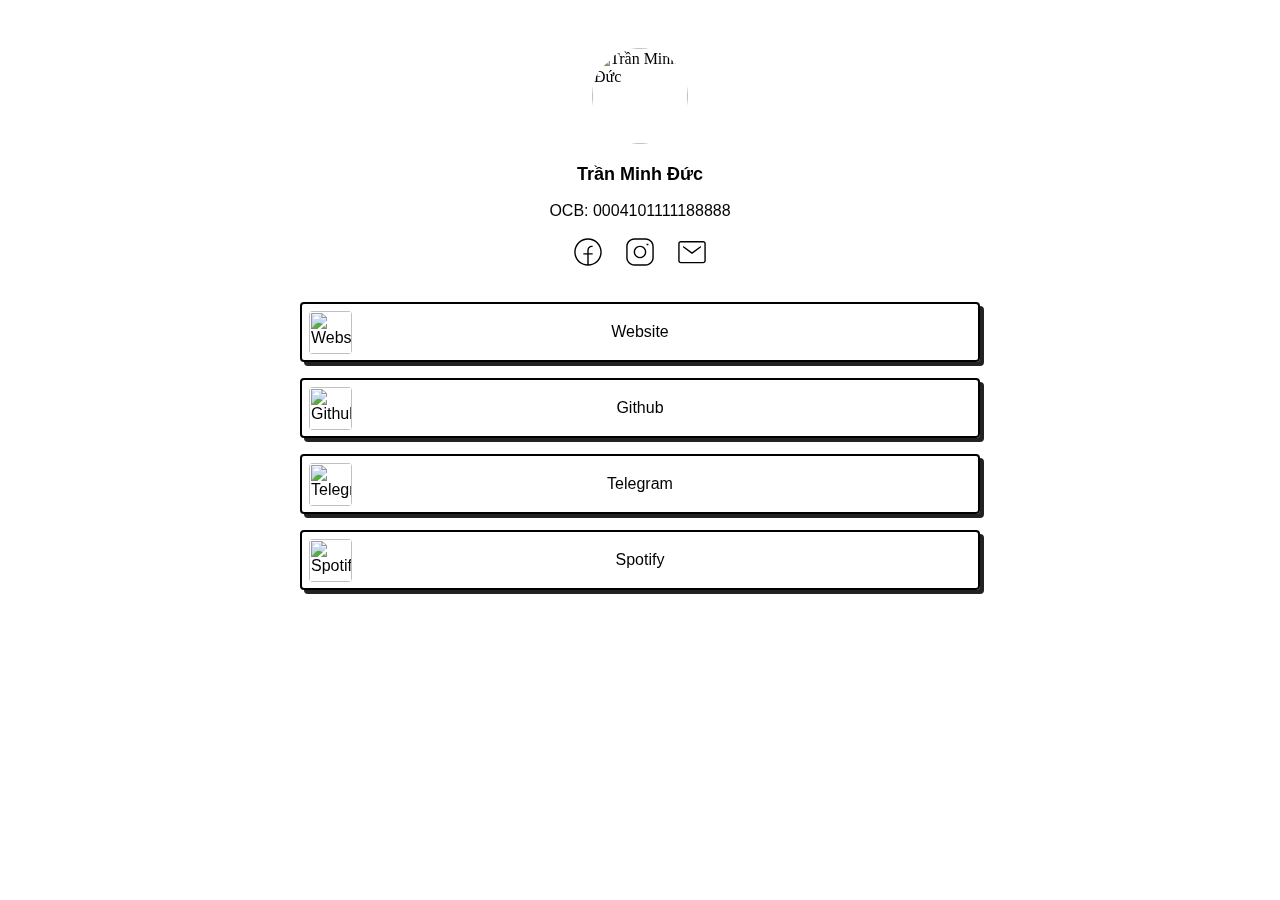
==== index.html @ fd46ed2a "Add files via upload" ====
<html lang="en" class=" euczigca idc0_341"><head>
    <meta charset="utf-8">
    <meta name="viewport" content="width=device-width, initial-scale=1.0, maximum-scale=1.0, user-scalable=0">
    <link rel="shortcut icon" href="https://cdn.bio.link/uploads/profile_pictures/2022-07-07/DsRxHfAQrpoqfU8BK2tt8bmgvzU9GJcm.png" type="image/webp">
    <link rel="icon" href="https://cdn.bio.link/uploads/profile_pictures/2022-07-07/DsRxHfAQrpoqfU8BK2tt8bmgvzU9GJcm.png" type="image/webp">
    <meta name="description" content=" DenysTran bio
 ">
    <meta property="og:title" content="Trần Minh Đức">
    <link rel="canonical" href="https://denystran.com">
    <meta property="og:url" content="https://denystran.com">
    <meta property="og:description" content=" DenysTran bio
 ">
    <meta property="og:image:secure_url" content="https://cdn.bio.link/uploads/profile_pictures/2022-07-07/DsRxHfAQrpoqfU8BK2tt8bmgvzU9GJcm.png">
    <meta property="og:image" content="https://cdn.bio.link/uploads/profile_pictures/2022-07-07/DsRxHfAQrpoqfU8BK2tt8bmgvzU9GJcm.png">
    <meta property="profile:username" content="mduc0502">
    <meta name="twitter:card" content="summary">
    <meta name="twitter:title" content="Trần Minh Đức">
    <meta name="twitter:image" content="https://cdn.bio.link/uploads/profile_pictures/2022-07-07/DsRxHfAQrpoqfU8BK2tt8bmgvzU9GJcm.png">
    <meta name="twitter:url" content="https://denystran.com">
    <link rel="preload" as="image" href="https://cdn.bio.link/uploads/profile_pictures/2022-07-07/DsRxHfAQrpoqfU8BK2tt8bmgvzU9GJcm.png">
    <title>Trần Minh Đức</title>
    <link rel="apple-touch-icon" sizes="180x180" href="https://bio.link/apple-touch-icon.png">
    <link rel="manifest" href="https://bio.link/manifest.json">
    <link rel="dns-prefetch" href="https://analytics.bio.link">
    <link rel="preconnect" href="https://fonts.gstatic.com">
    
    <style>
        body,html{-ms-scroll-chaining:none;margin:0;overscroll-behavior:none;padding:0}@-webkit-keyframes slidetounlock{0%{background-position:-100px 0}10%{background-position:-100px 0}50%{background-position:100px 0}to{background-position:100px 0}}@keyframes slidetounlock{0%{background-position:-100px 0}10%{background-position:-100px 0}50%{background-position:100px 0}to{background-position:100px 0}}
        .min-h-full{min-height:100vh}
        .flex{display:flex}
        .flex-both-center{align-items:center;display:flex;justify-content:center}
        .flex-wrap{flex-wrap:wrap}
        .flex-h-center{display:flex;justify-content:center}
        .item-center{align-items:center}
        .flex-dir-c{flex-direction:column}
        .m-0{margin:0}
        .mx-auto{margin-left:auto;margin-right:auto}
        .mt-2{margin-top:2px}
        .mt-4{margin-top:4px}
        .mt-8{margin-top:8px}
        .mt-12{margin-top:12px}
        .mb-12{margin-bottom:12px}
        .mt-16{margin-top:16px}
        .mt-24{margin-top:24px}.mt-32{margin-top:32px}.mt-48{margin-top:48px}.mt-120{margin-top:120px}.mb-48{margin-bottom:48px}.m-auto{margin:auto}.ml-6{margin-left:6px}.py-10{padding:10px}.p-32{padding:32px}.pb-32{padding-bottom:32px}.pb-48{padding-bottom:48px}.pt-20{padding-top:20px}.pt-8{padding-top:8px}.absolute{position:absolute}.ln-h-22{line-height:22px}.ln-h-24{line-height:24px}.ln-h-32{line-height:32px}.ln-h-30{line-height:30px}.text-fs-12{font-size:12px}.text-fs-14{font-size:14px}.text-fs-16{font-size:16px}.text-fs-18{font-size:18px}.text-fs-20{font-size:20px}.text-fs-22{font-size:22px}.font-inter{font-family:Inter,sans-serif}.font-weight-500{font-weight:500}.font-weight-600{font-weight:600}.font-weight-400{font-weight:400}.color-white{color:#fff}.color-gray{color:hsla(0,0%,100%,.9)}.color-dark{color:#222}.color-danger{color:#ff4963}.color-gray-6e{color:#6e6d7a}.bg-white{background:#fff}.page-bg{height:100%;inset:0;position:fixed;width:100vw;z-index:-1}.w-full{width:100%}.w-80p{width:80%}.w-250{width:250px}.h-0{height:0}.h-auto{height:auto}.h-150,.h-165{height:150px}.background-overlay{height:100%;position:fixed;width:100%;z-index:0}.page-overlay{-webkit-backdrop-filter:blur(20px);backdrop-filter:blur(20px);background:rgba(0,0,0,.1);height:100vh;left:0;position:fixed;top:0;width:100vw;z-index:100}.page-overlay-btn{background:transparent;border-radius:6px;cursor:pointer;display:inline-block;font-family:Inter,sans-serif;font-size:1.2em;padding:10px 30px;text-decoration:none}.page-overlay-title{font-family:sans-serif;font-size:30px}.page-overlay-text{font-size:18px}.page-image{height:100%;left:0;position:fixed;top:0;width:100vw}.display-image,.page-image{-o-object-fit:cover;object-fit:cover}.display-image{border-radius:50%;display:block;height:96px;width:96px}.text-center{text-align:center}.page-title{margin-bottom:0}.page-bioline{font-weight:500}.button-subscription-area{margin-top:16px}.button-subscription,.button-subscription-area{align-items:center;display:flex;justify-content:center}.button-subscription{background:transparent;border:1.5px solid rgba(13,12,34,.1);border-radius:45px;cursor:pointer;font-weight:600;gap:8px;padding:10px 14px}.button-subscription,.button-subscription:hover{transition:transform .15s cubic-bezier(.17,.67,.29,2.71) 0s}.button-subscription:hover{transform:scale(1.025)}.page-full-wrap{padding-bottom:176px;width:680px;z-index:10}.page-item-wrap{transition:transform .15s cubic-bezier(.17,.67,.29,2.71) 0s}.page-item-wrap.show-embed{border-radius:30px;box-shadow:none;transform:unset;transition:unset}.page-item-wrap.expanded-form:hover,.page-item-wrap.show-embed:hover{transform:unset}.page-item-wrap.show-embed:hover .page-item:after,.page-item-wrap.show-embed:hover .page-item:before{-webkit-animation:unset;animation:unset}.show-embed-item{overflow:hidden;transition:all .3s ease-in-out}.page-item-wrap.show-embed .show-embed-item{overflow:visible}.embed-ind-arrow-icon{transform:rotate(-90deg)}.contact_form.contact-expand .embed-ind-arrow-icon,.page-item-wrap.show-embed .embed-ind-arrow-icon,.show-article-embed.article-expand .embed-ind-arrow-icon{transform:rotate(0deg)}.page-item{box-sizing:border-box;height:100%;left:0;position:absolute;top:0;width:100%;z-index:-1}.page-social{cursor:pointer;display:block;margin:0 12px 12px}.page-social svg{height:28px;width:28px}.relative{position:relative}.link-each-image{height:43px;left:9px;-o-object-fit:cover;object-fit:cover;position:absolute;width:43px}.page-logo{bottom:32px;left:calc(50% - 15px);position:absolute}.page-logo:hover svg .bl-logo-br{opacity:1}.rounded-md{border-radius:8px}.rounded-lg{border-radius:16px}.rounded-2xl{border-radius:24px}.close-embed{background:#fff;border-radius:50%;height:25px;opacity:.7;width:25px}.embed-wrap{box-sizing:border-box;height:100%;padding:8px;width:100%}.embed-ind-arrow{height:14px;margin-bottom:16px;position:absolute;right:24px;top:calc(50% - 7px)}.embed-ind-arrow-icon{transition:all .4s ease-in-out}.close-embed:hover{opacity:1}.cursor-pointer{cursor:pointer}.page-item-each{box-sizing:border-box;overflow:hidden;text-decoration:none;z-index:10}.item-title{width:55%;word-break:break-word}.social-icon-anchor{height:100%;left:0;position:absolute;top:0;width:100%}.page-social:hover{transform:scale(1.1);transition:all .1s ease-in-out}.page-item-title{font-weight:700;margin-bottom:16px}.embed-wrap-inside{background-color:#fff;box-sizing:border-box;display:flex;height:100%;justify-content:center;overflow:hidden;padding:10px}.embed-wrap-inside iframe{min-width:500px;width:auto}.embed-wrap-inside{position:relative}.embed-wrap-inside:after{border:10px solid #fff;content:"";height:85%;pointer-events:none;position:absolute;transition-duration:.2s;transition-property:border;width:495px}.subscribers-img{border-radius:50%;box-shadow:0 0 10px rgba(0,0,0,.05);height:90px;margin-bottom:8px;width:90px}.subsc-count{color:hsla(0,0%,100%,.9);font-weight:300;line-height:24px}.subsc-err{height:40px;transition:all .25s ease-in-out}.w-400{width:400px}.subsc-button{align-items:center;background:#000;border:1px solid #000;border-radius:0 2px 2px 0;color:#fff;cursor:pointer;height:40px;justify-content:center;line-height:32px;padding:0 16px;text-decoration:none;text-transform:capitalize}.thank-you-btn{border-radius:2px}.dark-btn{background:#222;border:1.5px solid #222;color:#fff;height:48px;padding:0 24px}.subsc-button:focus{outline:none}.subsc-email{background:hsla(0,0%,100%,.1);border:1.5px solid #000;border-radius:2px 0 0 2px;box-sizing:border-box;font-size:14px;height:40px;padding:0 12px}.dark-input{border:1.5px solid #222;color:#222;font-size:16px;height:48px;width:calc(100% - 100px)}.subsc-email::-moz-placeholder{color:hsla(0,0%,100%,.5);font-family:Inter,sans-serif;font-size:16px;line-height:19px}.subsc-email:-ms-input-placeholder{color:hsla(0,0%,100%,.5);font-family:Inter,sans-serif;font-size:16px;line-height:19px}.subsc-email::placeholder{color:hsla(0,0%,100%,.5);font-family:Inter,sans-serif;font-size:16px;line-height:19px}.dark-input::-moz-placeholder{color:#6e6d7a;font-size:16px}.dark-input:-ms-input-placeholder{color:#6e6d7a;font-size:16px}.dark-input::placeholder{color:#6e6d7a;font-size:16px}.subsc-email:focus{background:hsla(0,0%,100%,0);border:1.5px solid #ff5858;outline:none}.featured-subscribers{background:rgba(0,0,0,.5);bottom:0;box-shadow:0 1.60588px 4.41618px rgba(24,39,75,.12),0 2.81029px 12.8471px rgba(24,39,75,.12);box-sizing:border-box;height:auto;left:0;opacity:1;position:fixed;right:0;top:0;transition:all .27s cubic-bezier(.1,.9,.9,.9);width:100%;z-index:100}.featured-subscribers,.featured-subscribers-inside{align-items:center;display:flex;flex-flow:column;justify-content:center}.featured-subscribers-inside{background:#fff;border-radius:8px;gap:8px;padding:32px}.featured-subscribers .featured-head{line-height:24px;margin-top:28px}.featured-subscribers .unsubsc_sec{color:#6e6d7a;cursor:pointer;display:flex;flex-flow:column;font-family:Inter,sans-serif;font-weight:600;width:100%}.featured-subscribers .unsubsc_btn{border-bottom:1px solid rgba(13,12,34,.1);color:#ff4963;display:block;height:19px;padding-bottom:20px}.featured-subscribers .close-subsc{position:absolute;right:32px;top:32px}.featured-subscribers .subsc-banner{display:flex;justify-content:space-between;width:100%}.featured-subscribers .subsc-button,.featured-subscribers .subsc-email,.featured-subscribers .subsc-email-out{border-radius:4px;height:48px}.featured-subscribers .subsc-email-out{background:#f0f0f0}.featured-subscribers .subsc-email{background:#f0f0f0;border:none;margin:1px}.featured-subscribers .subsc-email::-moz-placeholder{color:#666}.featured-subscribers .subsc-email:-ms-input-placeholder{color:#666}.featured-subscribers .subsc-email::placeholder{color:#666}.featured-subscribers .subsc-email-out:focus-within{background:linear-gradient(167.97deg,#ff5858 1.57%,#c058ff 97.89%)}.featured-subscribers .subsc-email:focus{background:#fff}.subsc-verify-out{display:flex;flex-flow:row;gap:8px;justify-content:center}.invisible{opacity:0;position:absolute}.subsc-verify-out input{background:#f0f0f0;border:none;border-radius:4px;font-family:Inter,sans-serif;font-size:18px;font-weight:700;height:48px;margin:1px;text-align:center;width:69px}.subsc-verify-out input:focus-within{background:#fff;outline:none}.subsc-verify-out input::-webkit-inner-spin-button{-webkit-appearance:none;appearance:none;margin:0}.verify-inp-out{border-radius:4px}.pasted-input::-moz-placeholder{font-weight:400}.pasted-input:-ms-input-placeholder{font-weight:400}.pasted-input::placeholder{font-weight:400}.pasted-input{caret-color:transparent}.verify-inp-out:focus-within{background:linear-gradient(167.97deg,#ff5858 1.57%,#c058ff 97.89%)}.featured-subscribers .subsc-bottom{color:#6e6d7a;font-family:Inter,sans-serif;font-size:14px;margin-top:16px}.featured-subscribers .subsc-email-out,.featured-subscribers .subscribers-email-wrap{display:flex;flex-flow:column;max-width:480px}.subscribers-email-wrap.error-wrap .subsc-email-out{background:red}.subscribers-email-wrap.error-wrap .subsc-email{border-right:none}
/*    !*background: -webkit-gradient(linear, left top, right top, color-stop(0, #aaa), color-stop(0.35, #aaa), color-stop(0.5, white), color-stop(0.65, #aaa), color-stop(1, #aaa));*!*/
/*    !*-webkit-background-clip: text;*!*/
/*    !*width: 200px;*!*/
/*    !*-moz-text-fill-color: transparent;*!*/
/*    !*-webkit-text-fill-color: transparent;*!*/
/*    !*animation: slidetounlock 5s infinite linear;*!*/
/*    !*animation-fill-mode: forwards;*!*/
/*    !*-webkit-text-size-adjust: none;*!*/.featured-subscribers.hide-subscribers{display:none}.subscribers-btn{align-items:center;border-radius:30px;display:flex;height:30px;justify-content:center;position:absolute;right:16px;top:14px;transition:all .2s ease-out;width:30px}.subscribers-btn svg path{opacity:.5;transition:all 75ms ease}.subscribers-btn:hover svg path{opacity:1;transition:all 75ms ease}.op-0{opacity:0}.op-1{opacity:1}.hidden{display:none}.campaign-main-wrap{width:400px}.campaign-email{border:1px solid #e7e7e9;border-radius:50%;height:80px;-o-object-fit:cover;object-fit:cover;width:80px}.campaign-subsc-count{color:rgba(34,34,34,.9)}.campaign-user-link{-webkit-backdrop-filter:blur(200px);backdrop-filter:blur(200px);background:rgba(0,0,0,.05);border-radius:68px;bottom:36px;height:42px;margin:0 auto;padding:0 12px;position:fixed;text-decoration:none;transition:all .15s ease-out}.campaign-user-link:hover{background:rgba(0,0,0,.1)}.campaign-user-image{border-radius:50%;height:24px;margin-right:12px;width:24px}.bl-circle-loader{-webkit-animation:spin 1s linear infinite;animation:spin 1s linear infinite;border-radius:50%;border-right:3px solid transparent;border-top:3px solid transparent;border-color:#fff #fff transparent transparent;border-style:solid;border-width:3px;height:15px;position:absolute;width:15px}.dark-btn .bl-circle-loader{border-right:3px solid #000;border-top:3px solid #000}.grey-loader{border-right:3px solid #666;border-top:3px solid #666}.red-btn{-webkit-animation:spin 1s linear infinite;animation:spin 1s linear infinite;border-radius:50%;border-right:3px solid transparent;border-top:3px solid transparent;border-color:#ff4963 #ff4963 transparent transparent;border-style:solid;border-width:3px;height:15px;margin-left:-10px;position:absolute;width:15px}.notfound-txt{max-width:446px}.grecaptcha-badge{visibility:hidden}#resend-otp{font-weight:700}#resend-otp:hover{cursor:pointer;text-decoration:underline}.embed-wrap-contact{background:#fff}.contact-wrap{height:0;overflow:hidden;transition:height .5s}.article-wrap{max-height:0;overflow:hidden;transition:max-height .5s}.contact-embed-wrap,.contact-loader-wrap{background:#fff;border-radius:24px;padding-left:32px;padding-right:32px;padding-top:16px}.contact-emded-description{line-height:24px;margin:auto;text-align:center;width:100%}.contact-input-wrap{margin-top:24px;width:calc(100% - 32px)}.contact-input{background:rgba(34,34,34,.05);border-color:rgba(34,34,34,0);border-radius:8px;font-size:16px;padding:16px;width:100%}.contact-input-phone{padding-left:86px;width:calc(100% - 66px)}.contact-input:focus,.contact-input:focus-visible{background-color:#fff;border-color:#222;outline:1px auto #222}.contact-input-error{border-color:#ff4963;border-radius:8px}.contact-textarea{height:120px;resize:none}.contact-embed-btn{background:#0d0c22;border:none;border-radius:8px;color:#fff;font-size:16px;font-weight:700;height:50px;padding:16px;width:100%}.disabled-contact-btn{cursor:not-allowed;opacity:50%}.contact_error_text{color:#ff4963}.submit_loader{margin-top:-10px}.mobile-code-dd{background:transparent;border:none;font-size:16px;font-weight:400}.mobile-code-dd:focus-visible{outline:none}.article-embed-content{margin-bottom:25px;max-height:400px;overflow-y:scroll;padding-right:18px;text-align:left;word-break:normal}.article-embed-wrap{background:#fff;border-radius:24px;padding:16px 8px 4px 32px}.article-embed-content h1,h2,h3,h4,h5,h6{font-size:18px;line-height:28px}.notfound-txt{max-width:466px}.notfound-txt,.static-page-txt{color:#0d0c22;font-size:24px;line-height:36.7px}.static-page-txt{max-width:446px}.article-embed-content img{max-width:100%}.embed-scroll::-webkit-scrollbar{width:6px}.embed-scroll::-webkit-scrollbar-track{background:transparent}.embed-scroll::-webkit-scrollbar-thumb{background:rgba(34,34,34,.25);border-radius:60px}.embed-scroll::-webkit-scrollbar-thumb:hover{background:#6e6d7a}.pride-bg{margin:auto}.pos-relative{position:relative}.float-right{float:right}.pride-page-image{height:100%;left:0;-o-object-fit:cover;object-fit:cover;position:fixed;top:0;width:100vw}@-webkit-keyframes spin{0%{-webkit-transform:rotate(0deg)}to{-webkit-transform:rotate(1turn)}}@keyframes spin{0%{transform:rotate(0deg)}to{transform:rotate(1turn)}}@media (max-width:768px){.banned-txt{font-size:18px;line-height:25.49px;max-width:300px}.contact-embed-wrap{padding-left:16px;padding-right:16px}.page-full-wrap{width:90%}.embed-wrap-inside iframe{min-width:unset;width:100%}.featured-subscribers .featured-head,.featured-subscribers .subsc-email-out,.featured-subscribers .subscribers-email-wrap{width:100%}.page-overlay-title{font-size:24px;margin:16px 0}.embed-wrap-inside:after{width:93%}.featured-subscribers-out{width:100%}.featured-subscribers{justify-content:flex-end}}@media (max-width:480px){.subsc-verify-out input{width:52px}.page-overlay-title{font-size:16px}.page-overlay-btn,.page-overlay-text{font-size:14px}.banned-txt{max-width:252px}.banned-txt,.notfound-txt{font-size:14px;line-height:21.49px}.notfound-txt{max-width:275px}.featured-subscribers-inside{border-radius:8px 8px 0 0}.campaign-main-wrap{padding:0 24px;width:100%}.xs-hidden{display:none}.xs-w-100{width:100%}.xs-w-150{width:150px}.h-165{height:165px}.xs-mt-6{margin-top:6px}.xs-mt-8{margin-top:8px}.xs-mt-16{margin-top:16px}.xs-mt-32{margin-top:32px}.xs-mx-24{margin:auto 24px}.xs-block{display:block}.thank-you-btn{border-radius:4px}.dark-input{border:1.5px solid #222}}@media (max-width:400px){.embed-wrap-inside:after{width:90%}}@media (min-width:764px){.pride-page-image{display:none}.featured-subscribers-out{width:480px}.featured-subscribers .subsc-bottom{align-self:center;margin-bottom:5px;width:330px}}

    </style><script type="text/javascript" async="" src="https://cdn.bio.link/matomo.js"></script><script type="text/javascript" async="" src="https://www.gstatic.com/recaptcha/releases/u-xcq3POCWFlCr3x8_IPxgPu/recaptcha__vi.js" crossorigin="anonymous" integrity="sha384-xRpZjxBg/UeuQFTqgUjpw12ns6jRYQDZUTldT+aIKQ00KTCQfMEy5B3vXdCvw3vV"></script><script bis_use="true" type="text/javascript" charset="utf-8" data-bis-config="[&quot;facebook.com/&quot;,&quot;twitter.com/&quot;,&quot;youtube-nocookie.com/embed/&quot;,&quot;//vk.com/&quot;,&quot;//www.vk.com/&quot;,&quot;//linkedin.com/&quot;,&quot;//www.linkedin.com/&quot;,&quot;//instagram.com/&quot;,&quot;//www.instagram.com/&quot;,&quot;//www.google.com/recaptcha/api2/&quot;,&quot;//hangouts.google.com/webchat/&quot;,&quot;//www.google.com/calendar/&quot;,&quot;//www.google.com/maps/embed&quot;,&quot;spotify.com/&quot;,&quot;soundcloud.com/&quot;,&quot;//player.vimeo.com/&quot;,&quot;//disqus.com/&quot;,&quot;//tgwidget.com/&quot;,&quot;//js.driftt.com/&quot;,&quot;friends2follow.com&quot;,&quot;/widget&quot;,&quot;login&quot;,&quot;//video.bigmir.net/&quot;,&quot;blogger.com&quot;,&quot;//smartlock.google.com/&quot;,&quot;//keep.google.com/&quot;,&quot;/web.tolstoycomments.com/&quot;,&quot;moz-extension://&quot;,&quot;chrome-extension://&quot;,&quot;/auth/&quot;,&quot;//analytics.google.com/&quot;,&quot;adclarity.com&quot;,&quot;paddle.com/checkout&quot;,&quot;hcaptcha.com&quot;,&quot;recaptcha.net&quot;,&quot;2captcha.com&quot;,&quot;accounts.google.com&quot;,&quot;www.google.com/shopping/customerreviews&quot;,&quot;buy.tinypass.com&quot;,&quot;gstatic.com&quot;,&quot;secureir.ebaystatic.com&quot;,&quot;docs.google.com&quot;,&quot;contacts.google.com&quot;,&quot;github.com&quot;,&quot;mail.google.com&quot;,&quot;chat.google.com&quot;,&quot;audio.xpleer.com&quot;,&quot;keepa.com&quot;,&quot;static.xx.fbcdn.net&quot;,&quot;sas.selleramp.com&quot;]" src="chrome-extension://nimlmejbmnecnaghgmbahmbaddhjbecg/../executers/vi-tr.js"></script>
    
            <style>
    @font-face {
        font-family: 'MintGrotesk';
        font-weight: 400;
        src: url("https://cdn.bio.link/themes/fonts/MintGrotesk-Medium.woff") format("truetype");
    }

    @font-face {
        font-family: 'MintGrotesk';
        font-weight: 400;
        src: url("https://cdn.bio.link/themes/fonts/MintGrotesk-Medium.woff") format("truetype");
    }

    @font-face {
        font-family: 'MintGrotesk';
        font-weight: 700;
        src: url("https://cdn.bio.link/themes/fonts/MintGrotesk-Bold.woff") format("truetype");
    }

    @font-face {
        font-family: 'MintGrotesk';
        font-weight: 700;
        src: url("https://cdn.bio.link/themes/fonts/MintGrotesk-Bold.woff") format("truetype");
    }
</style>        <style>

        
                    .page-bg {
                background: #FFFFFF;
            }
        
        .display-image {
            border-radius: 50%;
        }

        .page-title {
            font-size: 18px;
            font-weight: 700;
        }

        .page-bioline {
            font-size: 16px;
            font-weight: 400;
        }

        .page-item-title {
            font-size: 16px;
            font-weight: 700;
        }

        .page-item-each {
            color: #000000;
            font-family: 'MintGrotesk', sans-serif;
            font-size: 16px;
            font-weight: 400;
            text-transform: none;
            border-radius: 4px;
            
                            min-height: 60px;
                    }
        .page-item-wrap {
                            margin: 16px 0;
                    }

        .page-item-wrap:last-child {
            margin-bottom: 0;
        }

                     .page-item-wrap:hover {
                 box-shadow: none; transform: translate(0.25rem,0.25rem);
             }
        
         .page-item-wrap{
            box-shadow: 4px 4px 0 #222222; transition-property: all; transition-duration: 0.14s; transition-timing-function: ease-out; transition-delay: 0s;
         }

        .page-item {
            border: 2px solid #000000;
            background: #FFFFFF ;
            border-radius: 4px;
           
        }

        
        .embed-wrap iframe, .embed-wrap-inside {
                            border-radius: 4px;
                    }

        .link-each-image, .page-item-wrap {
            border-radius: 4px;
        }

        .page-text-font {
            font-family: 'MintGrotesk', sans-serif;
            text-transform: none;
            
        }

        .page-text-color {
            color: #000000;
        }

        .social-icon-fill path, .social-icon-fill circle, .social-icon-fill rect {
            fill: #000000;
        }

        .page-overlay-btn {
            border: 2px solid #000000;
        }

        
    </style>
    <style>
            </style>


        <script type="text/javascript" async="" src="https://cdn.bio.link/matomo.js"></script><script type="text/javascript" async="" src="https://www.gstatic.com/recaptcha/releases/4rwLQsl5N_ccppoTAwwwMrEN/recaptcha__en.js" crossorigin="anonymous" integrity="sha384-o1nfdUm9cV7Sx6HxXDsnady1EGmCBTwza/JTA6OSowyOK+wq0YF0+F9jejHVacaR"></script><script>
            var onloadCallback = function() {
                var widgetId_login = grecaptcha.render('captcha_element_login', {
                'sitekey' : '6LfqC6UfAAAAAGBZ85tr2dDVF66wAn47uYP6_qoj',
                    callback: function () {
                        $('#captcha-fail-login').val(0);
                        $('.captcha-err').html('Failed to verify captcha');
                        resetLoader(thisElement);
                    }
                });
                /* $('#captcha_element_login').attr('data-widget-id', widgetId_login); */
            }

        </script>

<script src="https://plausible.io/js/plausible.js" asnyc="" defer="" data-domain="bio.link"></script><script src="https://plausible.io/js/plausible.js" asnyc="" defer="" data-domain="bio.link"></script><script src="chrome-extension://nimlmejbmnecnaghgmbahmbaddhjbecg/libs/extend-native-history-api.js"></script></head>

<body bis_register="[base64]" cz-shortcut-listen="true">
    <div class="min-h-full flex-h-center" id="background_div" bis_skin_checked="1">
        <input type="hidden" value="https://bio.link" id="app-url">
                    <input type="hidden" value="null" id="is-featured">
            <input type="hidden" value="" id="enabled_subscribers">
        
                                    <div class="page-bg" bis_skin_checked="1"></div>
                            
            
        
                    
            
    <div class="mt-48 page-full-wrap relative " bis_skin_checked="1">
        <input type="hidden" value="creator-page" id="page-type">
        <img class="display-image m-auto" data-src="https://cdn.bio.link/uploads/profile_pictures/2022-07-07/DsRxHfAQrpoqfU8BK2tt8bmgvzU9GJcm.png" src="https://cdn.bio.link/uploads/profile_pictures/2022-07-07/DsRxHfAQrpoqfU8BK2tt8bmgvzU9GJcm.png" alt="Trần Minh Đức">
        <h2 class="page-title page-text-color page-text-font mt-16 text-center">
            Trần Minh Đức
                    </h2>
                    <div class="page-bioline text-fs-16 page-text-color page-text-font mt-12 ln-h-22 text-center" bis_skin_checked="1">
                 OCB: 0004101111188888
 </div>
        
        
                

                    <div class="flex-both-center flex-wrap mt-16" bis_skin_checked="1">
                                    <div class="page-social relative" bis_skin_checked="1">
                        <a class="social-icon-anchor" aria-label="social-icon" data-id="facebook" data-type="social_link" target="_blank" rel="noopener nofollow" href="https://www.facebook.com/mduc0502/"></a>
                        <svg class="social-icon-fill" width="30" height="30" viewBox="0 0 30 30" fill="none" xmlns="http://www.w3.org/2000/svg"><path fill-rule="evenodd" clip-rule="evenodd" d="M0.25 15C0.25 6.8538 6.8538 0.25 15 0.25C23.1462 0.25 29.75 6.8538 29.75 15C29.75 23.1462 23.1462 29.75 15 29.75C6.8538 29.75 0.25 23.1462 0.25 15ZM15 1.75C7.68223 1.75 1.75 7.68223 1.75 15C1.75 22.0661 7.28116 27.8403 14.25 28.2291V17.75H10V16.25H14.25V13C14.25 10.3766 16.3766 8.25 19 8.25H20V9.75H19C17.2051 9.75 15.75 11.2051 15.75 13V16.25H20V17.75H15.75V28.2291C22.7188 27.8403 28.25 22.0661 28.25 15C28.25 7.68223 22.3178 1.75 15 1.75Z" fill="white"></path></svg>
                    </div>
                                    <div class="page-social relative" bis_skin_checked="1">
                        <a class="social-icon-anchor" aria-label="social-icon" data-id="instagram" data-type="social_link" target="_blank" rel="noopener nofollow" href="https://instagram.com/mduc0502"></a>
                        <svg class="social-icon-fill" width="30" height="30" viewBox="0 0 30 30" fill="none" xmlns="http://www.w3.org/2000/svg"><path fill-rule="evenodd" clip-rule="evenodd" d="M0.25 9C0.25 4.16751 4.16751 0.25 9 0.25H21C25.8325 0.25 29.75 4.16751 29.75 9V21C29.75 25.8325 25.8325 29.75 21 29.75H9C4.16751 29.75 0.25 25.8325 0.25 21V9ZM9 1.75C4.99594 1.75 1.75 4.99594 1.75 9V21C1.75 25.0041 4.99594 28.25 9 28.25H21C25.0041 28.25 28.25 25.0041 28.25 21V9C28.25 4.99594 25.0041 1.75 21 1.75H9ZM24 7.75H22V6.25H24V7.75ZM8.25 15C8.25 11.2721 11.2721 8.25 15 8.25C18.7279 8.25 21.75 11.2721 21.75 15C21.75 18.7279 18.7279 21.75 15 21.75C11.2721 21.75 8.25 18.7279 8.25 15ZM15 9.75C12.1005 9.75 9.75 12.1005 9.75 15C9.75 17.8995 12.1005 20.25 15 20.25C17.8995 20.25 20.25 17.8995 20.25 15C20.25 12.1005 17.8995 9.75 15 9.75Z" fill="white"></path></svg>
                    </div>
                                    <div class="page-social relative" bis_skin_checked="1">
                        <a class="social-icon-anchor" aria-label="social-icon" data-id="email" data-type="social_link" target="_blank" rel="noopener nofollow" href="mailto:admin@denystran.me"></a>
                        <svg class="social-icon-fill" width="30" height="30" viewBox="0 0 30 30" fill="none" xmlns="http://www.w3.org/2000/svg"><path fill-rule="evenodd" clip-rule="evenodd" d="M3 3.25C1.48122 3.25 0.25 4.48121 0.25 6V24.4C0.25 25.9188 1.48122 27.15 3 27.15H27C28.5188 27.15 29.75 25.9188 29.75 24.4V6C29.75 4.48122 28.5188 3.25 27 3.25H3ZM1.75 6C1.75 5.30964 2.30964 4.75 3 4.75H27C27.6904 4.75 28.25 5.30964 28.25 6V24.4C28.25 25.0904 27.6904 25.65 27 25.65H3C2.30964 25.65 1.75 25.0904 1.75 24.4V6ZM24.4101 10.2003L15.4501 16.9203C15.1834 17.1203 14.8167 17.1203 14.5501 16.9203L5.59008 10.2003C5.25871 9.95178 5.19156 9.48168 5.44008 9.15031C5.68861 8.81894 6.15871 8.75178 6.49008 9.00031L15.0001 15.3828L23.5101 9.00031C23.8415 8.75178 24.3116 8.81894 24.5601 9.15031C24.8086 9.48168 24.7415 9.95178 24.4101 10.2003Z" fill="white"></path></svg>
                    </div>
                            </div>
        
        <div class="mt-24" bis_skin_checked="1">
                                                                    <div class="page-item-wrap relative" bis_skin_checked="1">
                            <div class="page-item flex-both-center absolute" bis_skin_checked="1"></div>
                            <a target="_blank" rel="noopener nofollow" class="page-item-each py-10 flex-both-center" href="https://denystran.com/" data-id="567309" data-type="page_item">
                                                                    <img class="link-each-image" data-src="https://cdn.bio.link/uploads/thumbnails/2022-07-07/VVGaEncL4707jhV753TPl5VwiD7MvoXr.png" src="https://cdn.bio.link/uploads/thumbnails/2022-07-07/VVGaEncL4707jhV753TPl5VwiD7MvoXr.png" alt="Website">
                                                                <span class=" item-title text-center">Website</span>
                            </a>
                        </div>
                                                                                <div class="page-item-wrap relative" bis_skin_checked="1">
                            <div class="page-item flex-both-center absolute" bis_skin_checked="1"></div>
                            <a target="_blank" rel="noopener nofollow" class="page-item-each py-10 flex-both-center" href="https://github.com/denystran" data-id="567311" data-type="page_item">
                                                                    <img class="link-each-image" data-src="https://cdn.bio.link/uploads/thumbnails/2022-07-07/WpmK59aiAnKPRNPBoOCz08WomD8NzEZv.png" src="https://cdn.bio.link/uploads/thumbnails/2022-07-07/WpmK59aiAnKPRNPBoOCz08WomD8NzEZv.png" alt="Github">
                                                                <span class=" item-title text-center">Github</span>
                            </a>
                        </div>
                                                                                <div class="page-item-wrap relative" bis_skin_checked="1">
                            <div class="page-item flex-both-center absolute" bis_skin_checked="1"></div>
                            <a target="_blank" rel="noopener nofollow" class="page-item-each py-10 flex-both-center" href="https://t.me/mduc0502" data-id="567322" data-type="page_item">
                                                                    <img class="link-each-image" data-src="https://cdn.bio.link/uploads/thumbnails/2022-07-07/cf6GR6loKXF9TnF0tflIJNoBJrFy8mVy.png" src="https://cdn.bio.link/uploads/thumbnails/2022-07-07/cf6GR6loKXF9TnF0tflIJNoBJrFy8mVy.png" alt="Telegram">
                                                                <span class=" item-title text-center">Telegram</span>
                            </a>
                        </div>
                                                                                <div class="page-item-wrap relative" bis_skin_checked="1">
                            <div class="page-item flex-both-center absolute" bis_skin_checked="1"></div>
                            <a target="_blank" rel="noopener nofollow" class="page-item-each py-10 flex-both-center" href="https://open.spotify.com/user/31wnqnylji5djrrbmpjbwgbc4eoe?si=d74247384cc9495e" data-id="567313" data-type="page_item">
                                                                    <img class="link-each-image" data-src="https://cdn.bio.link/uploads/thumbnails/2022-07-07/6zhzU9qTg0OLMpQ9CBH5caoygTXJYfKY.png" src="https://cdn.bio.link/uploads/thumbnails/2022-07-07/6zhzU9qTg0OLMpQ9CBH5caoygTXJYfKY.png" alt="Spotify">
                                                                <span class=" item-title text-center">Spotify</span>
                            </a>
                        </div>
                                                                                                    </div>
        
        </div>
     
    </div>
    <script src="https://www.google.com/recaptcha/api.js?render=6LfqC6UfAAAAAGBZ85tr2dDVF66wAn47uYP6_qoj"></script>



    <script type="text/javascript">
        var _paq = window._paq = window._paq || [];
        _paq.push(["setCookieDomain", "*.bio.link"]);
        _paq.push(["setDomains", ["*.bio.link"]]);
        _paq.push(['trackPageView']);
        (function() {
            let u = "https://analytics.bio.link/";
            _paq.push(['setTrackerUrl', u + 'matomo.php']);
            _paq.push(['setSiteId', '348933']);
            let d = document,
                g = d.createElement('script'),
                s = d.getElementsByTagName('script')[0];
            g.type = 'text/javascript';
            g.async = true;
            g.src = 'https://cdn.bio.link/matomo.js';
            s.parentNode.insertBefore(g, s);
        })();
    </script>
    <!-- End Matomo Code -->
    <script>
        var plausibleScript = document.createElement("script");
        plausibleScript.src = "https://plausible.io/js/plausible.js"
        plausibleScript.setAttribute("asnyc", "");
        plausibleScript.setAttribute("defer", "");
        plausibleScript.setAttribute("data-domain", "bio.link");
        document.head.appendChild(plausibleScript);
    </script>


<script defer="">
    (()=>{var e,t={757:(e,t,n)=>{e.exports=n(666)},517:(e,t,n)=>{"use strict";var r,o,a,i=n(757),c=n.n(i),s=n(608),u=n.n(s),l=function(e){for(var t=e+"=",n=document.cookie.split(";"),r=0;r<n.length;r++){for(var o=n[r];" "===o.charAt(0);)o=o.substring(1,o.length);if(0===o.indexOf(t))return o.substring(t.length,o.length)}return null},d=function(e,t){var n=new Date;n.setTime(n.getTime()+31536e4);var r="expires="+n.toUTCString();document.cookie=e+"="+t+";"+r+";path=/"},m=function(e){return document.getElementById(e).value};function f(e,t,n,r,o,a,i){try{var c=e[a](i),s=c.value}catch(e){return void n(e)}c.done?t(s):Promise.resolve(s).then(r,o)}function h(e){return function(){var t=this,n=arguments;return new Promise((function(r,o){var a=e.apply(t,n);function i(e){f(a,r,o,i,c,"next",e)}function c(e){f(a,r,o,i,c,"throw",e)}i(void 0)}))}}var p,g,v,y,b,w="subscribe_form",E="subscribe-btn",x="verify-btn",I="unsubsc_btn",L="subsc-email-error",B="subscribers-email-wrap",_="verify-email-error",k="unsubscribe_error",T="SUB",S="UNSUB",M="VERIFY",O=!1,A=function(){document.getElementById("openSubs").addEventListener("click",function(){var e=h(c().mark((function e(t){return c().wrap((function(e){for(;;)switch(e.prev=e.next){case 0:X("featured_subscribers",!0),l("subscribed_".concat(a))?(X("unsubscribe_modal",!0),N()):X("subscription_modal",!0);case 2:case"end":return e.stop()}}),e)})));return function(t){return e.apply(this,arguments)}}())},C=function(){document.getElementById("close-subsc").addEventListener("click",function(){var e=h(c().mark((function e(t){return c().wrap((function(e){for(;;)switch(e.prev=e.next){case 0:D();case 1:case"end":return e.stop()}}),e)})));return function(t){return e.apply(this,arguments)}}())},N=function(){document.getElementById("cancel_unsubsc").addEventListener("click",function(){var e=h(c().mark((function e(t){return c().wrap((function(e){for(;;)switch(e.prev=e.next){case 0:D();case 1:case"end":return e.stop()}}),e)})));return function(t){return e.apply(this,arguments)}}())},R=(v=function(){P()},y=2e3,b=0,function(){var e=(new Date).getTime();if(e-b>y)return b=e,v.apply(void 0,arguments)}),q=function(){var e=h(c().mark((function e(t){var n,i,s,u,d,m,f;return c().wrap((function(e){for(;;)switch(e.prev=e.next){case 0:return e.prev=0,n=document.getElementById(w),(i=new FormData(n)).append("client_response",t),e.next=6,fetch("".concat(r,"/api/pages/").concat(o,"/campaign/").concat(a,"/subscriber"),{method:"POST",credentials:"include",headers:{"X-XSRF-TOKEN":decodeURIComponent(l("XSRF-TOKEN"))},body:i});case 6:if((s=e.sent).ok){e.next=22;break}if(422!==s.status){e.next=16;break}return e.next=11,s.json();case 11:u=e.sent,d=u.errors.email[0],z(T,d),e.next=19;break;case 16:throw m="".concat(s.status," (").concat(s.statusText,")"),new Error(m);case 19:te(E),e.next=26;break;case 22:return e.next=24,s.json();case 24:return f=e.sent,e.abrupt("return",f);case 26:e.next=31;break;case 28:e.prev=28,e.t0=e.catch(0),console.error("Error in fetch: ".concat(e.t0.message));case 31:case"end":return e.stop()}}),e,null,[[0,28]])})));return function(t){return e.apply(this,arguments)}}(),F=function(){var e=h(c().mark((function e(t){var n,i,s,u,d;return c().wrap((function(e){for(;;)switch(e.prev=e.next){case 0:return e.next=2,fetch("".concat(r,"/api/pages/").concat(o,"/campaign/").concat(a,"/subscriber/otp/verify"),{method:"POST",credentials:"include",headers:{"X-XSRF-TOKEN":decodeURIComponent(l("XSRF-TOKEN"))},body:t});case 2:if((n=e.sent).ok){e.next=18;break}if(422!==n.status){e.next=12;break}return e.next=7,n.json();case 7:i=e.sent,s=i.errors.otp[0],z(M,s),e.next=15;break;case 12:throw u="".concat(n.status," (").concat(n.statusText,")"),new Error(u);case 15:te(x),e.next=22;break;case 18:return e.next=20,n.json();case 20:return d=e.sent,e.abrupt("return",d);case 22:case"end":return e.stop()}}),e)})));return function(t){return e.apply(this,arguments)}}(),P=function(){var e=h(c().mark((function e(){var t;return c().wrap((function(e){for(;;)switch(e.prev=e.next){case 0:return(t=new FormData).append("email",g),e.next=4,fetch("".concat(r,"/api/pages/").concat(o,"/campaign/").concat(a,"/subscriber/otp/resend"),{method:"POST",credentials:"include",headers:{"X-XSRF-TOKEN":decodeURIComponent(l("XSRF-TOKEN"))},body:t}).then((function(e){return e.json()})).then((function(e){console.log("Success:",e)})).catch((function(e){console.error("Error:",e)}));case 4:case"end":return e.stop()}}),e)})));return function(){return e.apply(this,arguments)}}(),j=function(){var e=h(c().mark((function e(){var t,n,o;return c().wrap((function(e){for(;;)switch(e.prev=e.next){case 0:return t=JSON.parse(l("subscribed_".concat(a))),e.next=3,fetch("".concat(r,"/unsubscribe?campaignid=").concat(a,"&email=").concat(t.email,"&token=").concat(t.token),{method:"GET",credentials:"include",headers:{"X-XSRF-TOKEN":decodeURIComponent(l("XSRF-TOKEN"))}});case 3:if((n=e.sent).ok){e.next=9;break}return e.next=7,n.text();case 7:o=e.sent,z(S,o);case 9:return e.abrupt("return",n);case 10:case"end":return e.stop()}}),e)})));return function(){return e.apply(this,arguments)}}(),X=function(e,t){var n=t?"flex":"none";p=e,t?(document.getElementById(e).style.display=n,H(e)):(U(e),document.getElementById(e).style.display=n)},H=function(e){switch(e){case"subscription_modal":document.getElementById(w).addEventListener("submit",Y);break;case"verification_modal":document.getElementById(x).addEventListener("click",V),document.getElementById("resend-otp").addEventListener("click",R),oe(),document.getElementById("back_to_subscribe").addEventListener("click",function(){var e=h(c().mark((function e(t){return c().wrap((function(e){for(;;)switch(e.prev=e.next){case 0:X("verification_modal",!1),X("subscription_modal",!0);case 2:case"end":return e.stop()}}),e)})));return function(t){return e.apply(this,arguments)}}());break;case"unsubscribe_modal":document.getElementById(I).addEventListener("click",J)}},U=function(e){switch(e){case"subscription_modal":Z(),W(),K(T);break;case"verification_modal":$(x,V),$("resend-otp",R),Q(),K(M);break;case"unsubscribe_modal":$(I,J),K(S)}},D=function(){"subscription_modal"===p&&(K(T),W()),X(p,!1),X("featured_subscribers",!1)},G=function(e){document.getElementById("verify_email_desc").innerHTML="To make sure you receive future emails. please enter the verification code we sent to "+g,X(e,!1),X("verification_modal",!0),document.querySelector("input.pasted-input").addEventListener("paste",(function(e){var t;t=(e.clipboardData||window.clipboardData).getData("text").toString(10).replace(/\D/g,"0").split("").map(Number);for(var n=0;n<4;n++){var r=n+1;e.preventDefault(),document.getElementById("input-".concat(r)).value=t[n]}}))},K=function(e){switch(e){case T:document.getElementById(L).innerText="",document.getElementById(B).classList.remove("error-wrap");break;case M:document.getElementById(_).innerText="";break;case S:document.getElementById(k).innerText=""}},z=function(e,t){switch(e){case T:document.getElementById(L).innerText=t,document.getElementById(B).classList.remove("error-wrap");break;case M:document.getElementById(_).innerText=t;break;case S:document.getElementById(k).innerText=t}},Y=function(){var e=h(c().mark((function e(t){var n,r;return c().wrap((function(e){for(;;)switch(e.prev=e.next){case 0:if(t.preventDefault(),""==(g=m("subsc_email"))){e.next=15;break}return ee("subscribe-btn"),K(T),e.next=7,new Promise((function(e,t){grecaptcha.ready((function(){grecaptcha.execute("6LfqC6UfAAAAAGBZ85tr2dDVF66wAn47uYP6_qoj",{action:"subscribe_form"}).then((function(t){return e(t)}))}))}));case 7:return n=e.sent,e.next=10,q(n);case 10:r=e.sent,te(E),r&&G(p),e.next=16;break;case 15:z(T,"Please enter a valid email.");case 16:case"end":return e.stop()}}),e)})));return function(t){return e.apply(this,arguments)}}(),V=function(){var e=h(c().mark((function e(t){var n,r,o,i;return c().wrap((function(e){for(;;)switch(e.prev=e.next){case 0:if(4!==(n=re()).length){e.next=14;break}return K(M),(r=new FormData).append("email",g),r.append("otp",n),ee(x),e.next=9,F(r);case 9:o=e.sent,te(x),o&&(i={email:g,token:o.token},O=!0,d("subscribed_".concat(a),JSON.stringify(i)),X("verification_modal",!1),null!=document.getElementById("show_confetti")&&u()({particleCount:120,spread:180}),X("thankyou_modal",!0),ne()),e.next=15;break;case 14:z(M,"Please enter a valid OTP.");case 15:case"end":return e.stop()}}),e)})));return function(t){return e.apply(this,arguments)}}(),J=function(){var e=h(c().mark((function e(){return c().wrap((function(e){for(;;)switch(e.prev=e.next){case 0:return e.next=2,j();case 2:200===e.sent.status&&(t="subscribed_".concat(a),document.cookie=t+"=; Path=/; Expires=Thu, 01 Jan 1970 00:00:01 GMT;",O=!1,ne(),D());case 4:case"end":return e.stop()}var t}),e)})));return function(){return e.apply(this,arguments)}}(),W=function(){document.getElementById(w).reset()},Z=function(){document.getElementById(w).removeEventListener("submit",Y)},$=function(e,t){document.getElementById(e).removeEventListener("click",t)},Q=function(){for(var e=1;e<=4;e++)document.getElementById("input-".concat(e)).value=""},ee=function(e){document.getElementById("".concat(e,"-text")).classList.add("op-0"),document.getElementById("".concat(e,"-loader")).classList.remove("op-0")},te=function(e){document.getElementById("".concat(e,"-text")).classList.remove("op-0"),document.getElementById("".concat(e,"-loader")).classList.add("op-0")},ne=function(){var e=O?"none":"flex",t=O?"Subscribed":"Subscribe";document.getElementById("subscribe_btn_svg").style.display=e,document.getElementById("subscribe_text").innerText=t},re=function(e){return m("input-1")+m("input-2")+m("input-3")+m("input-4")},oe=function(){for(var e=function(e){document.getElementById("input-".concat(e)).addEventListener("keyup",(function(t){ae(t,e+1)}))},t=1;t<4;t++)e(t)},ae=function(e,t){e.target.value.length&&document.getElementById("input-".concat(t)).focus()};function ie(e){var t=e.target.closest(".page-item-wrap"),n=t.querySelector(".show-embed-item"),r=t.querySelector(".embed-iframe"),o=parseInt(n.getAttribute("data-height")),a=0;n.getAttribute("data-type")&&(a=20),t.classList.toggle("show-embed"),r.src=r.getAttribute("data-src"),r.style.cssText="height: ".concat(0==r.offsetHeight?o-a:0,"px"),n.style.cssText="height: ".concat(0==n.offsetHeight?o+16:"0","px")}function ce(e){for(var t=e+"=",n=document.cookie.split(";"),r=0;r<n.length;r++){for(var o=n[r];" "===o.charAt(0);)o=o.substring(1,o.length);if(0===o.indexOf(t))return o.substring(t.length,o.length)}return null}function se(e){if(ce(e)&&(t=e,n=location.hostname.split(".").reverse(),r=n[1]+"."+n[0],document.cookie=t+"=; domain="+r+"; Path=/; Expires=Thu, 01 Jan 1970 00:00:01 GMT;",!ce(e))){try{location.reload(!0)}catch(e){}location.reload()}var t,n,r}var ue=document.getElementById("app-url").value,le=document.getElementById("enabled_subscribers").value,de=window.location.search;new URLSearchParams(de).get("preview");for(var me=document.getElementsByClassName("show-article-embed"),fe=function(e){var t=me[e],n=t.getAttribute("data-embedId");t.addEventListener("click",(function(e){e.target.closest(".page-item-wrap").classList.toggle("show-embed"),t.classList.toggle("article-expand"),function(e){var t=document.getElementById("article-wrap-"+e);t.classList.contains("collapsed")?(t.classList.remove("collapsed"),document.getElementById("embed-wrap-"+e).classList.remove("hidden"),t.style.maxHeight="500px"):(t.style.maxHeight="0px",t.classList.add("collapsed"),document.getElementById("embed-wrap-"+e).classList.remove("hidden"))}(n)}))},he=0;he<me.length;he++)fe(he);for(var pe=document.getElementsByClassName("contact_form"),ge=function(e){var t=pe[e],n=t.getAttribute("data-embedId");t.addEventListener("click",(function(e){t.parentElement.classList.toggle("expanded-form"),t.classList.toggle("contact-expand"),function(e){var t=document.getElementById("page_id-"+e).innerText,n=document.getElementById("contact-wrap-"+e),r=n.getAttribute("data-height");if(n.classList.contains("collapsed")){if(n.classList.remove("collapsed"),document.getElementById("embed-wrap-"+e).classList.add("hidden"),document.getElementById("contact-loader-wrap-"+e).classList.remove("hidden"),r){var o=16+parseInt(r);n.style.height=o+"px"}else n.style.height="250px";var a=decodeURIComponent(ce("XSRF-TOKEN")),i=new XMLHttpRequest;i.withCredentials=!0,i.onreadystatechange=function(){if(4===i.readyState&&200===i.status){var t=JSON.parse(i.response),r=t.question,o=t.form_details,a="";t.description&&(a=t.description);var c=[93,358,355,213,1684,376,244,1264,672,1268,54,374,297,61,43,994,1242,973,880,1246,375,32,501,229,1441,975,591,599,387,267,55,55,246,673,359,226,257,855,237,1,238,1345,236,235,56,86,61,672,57,269,242,242,682,506,225,385,53,599,357,420,45,253,1767,1809,593,20,503,240,291,372,251,500,298,679,358,33,594,689,262,241,220,995,49,233,350,30,299,1473,590,1671,502,44,224,245,592,509,0,39,504,852,36,354,91,62,98,964,353,44,972,39,1876,81,44,962,7,254,686,850,82,381,965,996,856,371,961,266,231,218,423,370,352,853,389,261,265,60,960,223,356,692,596,222,230,269,52,691,373,377,976,382,1664,212,258,95,264,674,977,31,599,687,64,505,227,234,683,672,1670,47,968,92,680,970,507,675,595,51,63,64,48,351,1787,974,262,40,70,250,590,290,1869,1758,590,508,1784,684,378,239,966,221,381,381,248,232,65,1,421,386,677,252,27,500,211,34,94,249,597,47,268,46,41,963,886,992,255,66,670,228,690,676,1868,216,90,7370,1649,688,256,380,971,44,1,1,598,998,678,58,84,1284,1340,681,212,967,260,263],s=document.getElementById("countryCode-"+e);c.forEach((function(e){var t=document.createElement("option");t.text="+"+e,t.value="+"+e,s.appendChild(t)})),document.getElementById("form-id-"+e).innerHTML=t.id,t.success_message?document.getElementById("contact_confirmation_text-"+e).innerText=t.success_message:document.getElementById("contact_confirmation_text-"+e).innerText="Message sent successfully",["name","email","message","question","mobile"].forEach((function(t){if(o[t]){var n="";n="mobile"==t?"contact-"+t+"-wrap-"+e:"contact-"+t+"-"+e,document.getElementById(n).classList.remove("hidden"),o[t].required&&(document.getElementById("contact-"+t+"-"+e).classList.add("field-required"),document.getElementById("contact-"+t+"-"+e).placeholder="question"==t?"Type your answer here*":t.charAt(0).toUpperCase()+t.slice(1)+"*")}})),document.getElementById("contact-description-"+e).innerHTML=a,r&&(document.getElementById("question-"+e).classList.remove("hidden"),document.getElementById("question-"+e).innerHTML=r),document.getElementById("embed-wrap-"+e).classList.remove("hidden"),document.getElementById("contact-loader-wrap-"+e).classList.add("hidden");var u=document.getElementById("contact-details-wrap-"+e).clientHeight;u&&(n.style.height=u+16+"px"),function(e){var t=document.getElementById("contact-details-wrap-"+e).querySelectorAll(".field-required"),n=document.getElementById("contact-name-"+e),r=document.getElementById("contact-email-"+e),o=document.getElementById("contact-message-"+e),a=document.getElementById("contact-question-"+e),i=document.getElementById("contact-mobile-"+e),c=document.getElementById("contact_submit_btn-"+e),s=[n,r,o,a,i];t.length&&c.classList.add("disabled-contact-btn");s.forEach((function(t){t.classList.contains("field-required")&&!t.classList.contains("hidden")&&""==t.value&&t.classList.add("field-empty"),t.addEventListener("keyup",(function(){!function(e,t){var n=e.getAttribute("data-type");if("email"==n||"mobile"==n){var r=!0;"email"==n?r=/^\w+([\.-]?\w+)*@\w+([\.-]?\w+)*(\.\w{2,3})+$/.test(e.value):"mobile"==n&&(r=/^\d{10}$/.test(e.value)),""==e.value||r?(document.getElementById(n+"-error-"+t).classList.add("hidden"),document.getElementById(n+"-error-"+t).classList.remove("error-field")):(document.getElementById(n+"-error-"+t).classList.remove("hidden"),document.getElementById(n+"-error-"+t).classList.add("error-field"))}}(t,e),t.classList.contains("field-required")&&!t.classList.contains("hidden")&&""==t.value?t.classList.add("field-empty"):t.classList.remove("field-empty");var n=document.querySelectorAll(".field-empty"),r=document.querySelectorAll(".error-field");n.length||r.length?c.classList.add("disabled-contact-btn"):c.classList.remove("disabled-contact-btn")}))}))}(e)}},i.open("get","".concat(ue,"/api/pages/").concat(t,"/form/").concat(e)),i.setRequestHeader("X-XSRF-TOKEN",a),i.send()}else n.classList.add("collapsed"),document.getElementById("contact-loader-wrap-"+e).classList.add("hidden"),n.style.height="0px",document.getElementById("embed-wrap-"+e).classList.remove("hidden")}(n)}))},ve=0;ve<pe.length;ve++)ge(ve);for(var ye=document.getElementsByClassName("contact_submit_btn"),be=function(e){var t=ye[e],n=t.getAttribute("data-embedId");t.addEventListener("click",(function(e){e.preventDefault(),grecaptcha.ready((function(){grecaptcha.execute("6LfqC6UfAAAAAGBZ85tr2dDVF66wAn47uYP6_qoj",{action:"contact_form"}).then((function(e){!function(e,t){var n=document.querySelectorAll(".field-required"),r=document.querySelectorAll(".error-field"),o=!1,a=!1;if(n.forEach((function(e){e.value||(a=!0)})),r.forEach((function(e){e.value||(a=!0)})),!o&&!a){var i=document.getElementById("submit_loader-"+e),c=document.getElementById("submit_text-"+e);i.classList.toggle("op-0"),c.classList.toggle("hidden");var s=document.getElementById("form-id-"+e).innerText,u=document.getElementById("page_id-"+e).innerText,l=document.getElementById("contact-email-"+e).value,d=document.getElementById("question-"+e).innerText,m={};["name","email","message","question","mobile"].forEach((function(t){var n=document.getElementById("contact-"+t+"-"+e).value;if(n&&"mobile"==t){var r=document.getElementById("countryCode-"+e).value;m[t]=r+" "+n}else n&&(m[t]=n)})),d&&(m["form-question"]=d);var f={response:m,email:l,client_response:t},h=decodeURIComponent(ce("XSRF-TOKEN")),p=new XMLHttpRequest;p.withCredentials=!0,p.onreadystatechange=function(){if(4===p.readyState&&200===p.status){var t=document.getElementById("submit_loader-"+e),n=document.getElementById("submit_text-"+e),r=document.getElementById("contact_confirmation-"+e);t.classList.add("op-0"),n.classList.remove("hidden"),r.classList.remove("hidden"),r.classList.remove("op-0"),document.getElementById("contact-details-wrap-"+e).classList.add("hidden");var o=r.clientHeight;document.getElementById("contact-wrap-"+e).style.height=o+16+"px",document.getElementById("contact-wrap-"+e).setAttribute("data-height",o)}},p.open("post","".concat(ue,"/api/pages/").concat(u,"/form/").concat(s,"/submit")),p.setRequestHeader("X-XSRF-TOKEN",h),p.setRequestHeader("Content-Type","application/json;charset=UTF-8"),p.send(JSON.stringify(f))}}(n,e)}))}))}))},we=0;we<ye.length;we++)be(we);window.onload=function(){!function(){for(var e=document.getElementsByTagName("img"),t=0;t<e.length;t++){var n=e[t];n.getAttribute("data-src")&&n.setAttribute("src",n.getAttribute("data-src"))}}(),function(){for(var e=document.getElementsByTagName("a"),t=0;t<e.length;t++)e[t].addEventListener("click",(function(e){var t=e.currentTarget,n=["trackEvent",t.getAttribute("data-type"),"Click",t.getAttribute("data-id"),1];try{_paq.push(n)}catch(e){}}))}(),function(){for(var e=document.getElementsByClassName("show-embed"),t=0;t<e.length;t++)e[t].addEventListener("click",ie)}(),function(){try{new URLSearchParams(window.location.search).get("preview")?se("page_has_updated_preview"):se("page_has_updated")}catch(e){}}();var e;document.getElementById("page-type").value;le&&(r=m("app-url"),o=m("page-id"),a=m("camp-id"),A(),C(),(e=new XMLHttpRequest).open("GET","".concat(ue,"/sanctum/csrf-cookie"),!0),e.withCredentials=!0,e.send(null),ce("subscribed_"+document.getElementById("camp-id").value)&&(document.getElementById("subscribe_btn_svg").style.display="none",document.getElementById("subscribe_text").innerText="Subscribed"))}},608:(e,t,n)=>{e=n.nmd(e),function(e,t,n,r){var o=!!(e.Worker&&e.Blob&&e.Promise&&e.OffscreenCanvas&&e.OffscreenCanvasRenderingContext2D&&e.HTMLCanvasElement&&e.HTMLCanvasElement.prototype.transferControlToOffscreen&&e.URL&&e.URL.createObjectURL);function a(){}function i(n){var r=t.exports.Promise,o=void 0!==r?r:e.Promise;return"function"==typeof o?new o(n):(n(a,a),null)}var c,s,u,l,d,m,f,h,p,g=(u=Math.floor(1e3/60),l={},d=0,"function"==typeof requestAnimationFrame&&"function"==typeof cancelAnimationFrame?(c=function(e){var t=Math.random();return l[t]=requestAnimationFrame((function n(r){d===r||d+u-1<r?(d=r,delete l[t],e()):l[t]=requestAnimationFrame(n)})),t},s=function(e){l[e]&&cancelAnimationFrame(l[e])}):(c=function(e){return setTimeout(e,u)},s=function(e){return clearTimeout(e)}),{frame:c,cancel:s}),v=(h={},{particleCount:50,angle:90,spread:45,startVelocity:45,decay:.9,gravity:1,drift:0,ticks:200,x:.5,y:.5,shapes:["square","circle"],zIndex:100,colors:["#26ccff","#a25afd","#ff5e7e","#88ff5a","#fcff42","#ffa62d","#ff36ff"],disableForReducedMotion:!1,scalar:1});function y(e,t,n){return function(e,t){return t?t(e):e}(e&&null!=e[t]?e[t]:v[t],n)}function b(e){return e<0?0:Math.floor(e)}function w(e){return parseInt(e,16)}function E(e){return e.map(x)}function x(e){var t=String(e).replace(/[^0-9a-f]/gi,"");return t.length<6&&(t=t[0]+t[0]+t[1]+t[1]+t[2]+t[2]),{r:w(t.substring(0,2)),g:w(t.substring(2,4)),b:w(t.substring(4,6))}}function I(e){e.width=document.documentElement.clientWidth,e.height=document.documentElement.clientHeight}function L(e){var t=e.getBoundingClientRect();e.width=t.width,e.height=t.height}function B(e,t,o,a,c){var s,u,l=t.slice(),d=e.getContext("2d"),m=i((function(t){function i(){s=u=null,d.clearRect(0,0,a.width,a.height),c(),t()}s=g.frame((function t(){!n||a.width===r.width&&a.height===r.height||(a.width=e.width=r.width,a.height=e.height=r.height),a.width||a.height||(o(e),a.width=e.width,a.height=e.height),d.clearRect(0,0,a.width,a.height),l=l.filter((function(e){return function(e,t){t.x+=Math.cos(t.angle2D)*t.velocity+t.drift,t.y+=Math.sin(t.angle2D)*t.velocity+t.gravity,t.wobble+=t.wobbleSpeed,t.velocity*=t.decay,t.tiltAngle+=.1,t.tiltSin=Math.sin(t.tiltAngle),t.tiltCos=Math.cos(t.tiltAngle),t.random=Math.random()+2,t.wobbleX=t.x+10*t.scalar*Math.cos(t.wobble),t.wobbleY=t.y+10*t.scalar*Math.sin(t.wobble);var n=t.tick++/t.totalTicks,r=t.x+t.random*t.tiltCos,o=t.y+t.random*t.tiltSin,a=t.wobbleX+t.random*t.tiltCos,i=t.wobbleY+t.random*t.tiltSin;return e.fillStyle="rgba("+t.color.r+", "+t.color.g+", "+t.color.b+", "+(1-n)+")",e.beginPath(),"circle"===t.shape?e.ellipse?e.ellipse(t.x,t.y,Math.abs(a-r)*t.ovalScalar,Math.abs(i-o)*t.ovalScalar,Math.PI/10*t.wobble,0,2*Math.PI):function(e,t,n,r,o,a,i,c,s){e.save(),e.translate(t,n),e.rotate(a),e.scale(r,o),e.arc(0,0,1,i,c,s),e.restore()}(e,t.x,t.y,Math.abs(a-r)*t.ovalScalar,Math.abs(i-o)*t.ovalScalar,Math.PI/10*t.wobble,0,2*Math.PI):(e.moveTo(Math.floor(t.x),Math.floor(t.y)),e.lineTo(Math.floor(t.wobbleX),Math.floor(o)),e.lineTo(Math.floor(a),Math.floor(i)),e.lineTo(Math.floor(r),Math.floor(t.wobbleY))),e.closePath(),e.fill(),t.tick<t.totalTicks}(d,e)})),l.length?s=g.frame(t):i()})),u=i}));return{addFettis:function(e){return l=l.concat(e),m},canvas:e,promise:m,reset:function(){s&&g.cancel(s),u&&u()}}}function _(t,n){var r,o=!t,a=!!y(n||{},"resize"),c=y(n,"disableForReducedMotion",Boolean),s=null,u=o?I:L,l=!(!t||!s)&&!!t.__confetti_initialized,d="function"==typeof matchMedia&&matchMedia("(prefers-reduced-motion)").matches;function m(e,n,o){for(var a,i,c,s,l,d=y(e,"particleCount",b),m=y(e,"angle",Number),f=y(e,"spread",Number),h=y(e,"startVelocity",Number),p=y(e,"decay",Number),g=y(e,"gravity",Number),v=y(e,"drift",Number),w=y(e,"colors",E),x=y(e,"ticks",Number),I=y(e,"shapes"),L=y(e,"scalar"),_=function(e){var t=y(e,"origin",Object);return t.x=y(t,"x",Number),t.y=y(t,"y",Number),t}(e),k=d,T=[],S=t.width*_.x,M=t.height*_.y;k--;)T.push((a={x:S,y:M,angle:m,spread:f,startVelocity:h,color:w[k%w.length],shape:I[(s=0,l=I.length,Math.floor(Math.random()*(l-s))+s)],ticks:x,decay:p,gravity:g,drift:v,scalar:L},i=void 0,c=void 0,i=a.angle*(Math.PI/180),c=a.spread*(Math.PI/180),{x:a.x,y:a.y,wobble:10*Math.random(),wobbleSpeed:Math.min(.11,.1*Math.random()+.05),velocity:.5*a.startVelocity+Math.random()*a.startVelocity,angle2D:-i+(.5*c-Math.random()*c),tiltAngle:(.5*Math.random()+.25)*Math.PI,color:a.color,shape:a.shape,tick:0,totalTicks:a.ticks,decay:a.decay,drift:a.drift,random:Math.random()+2,tiltSin:0,tiltCos:0,wobbleX:0,wobbleY:0,gravity:3*a.gravity,ovalScalar:.6,scalar:a.scalar}));return r?r.addFettis(T):(r=B(t,T,u,n,o)).promise}function f(n){var f=c||y(n,"disableForReducedMotion",Boolean),h=y(n,"zIndex",Number);if(f&&d)return i((function(e){e()}));o&&r?t=r.canvas:o&&!t&&(t=function(e){var t=document.createElement("canvas");return t.style.position="fixed",t.style.top="0px",t.style.left="0px",t.style.pointerEvents="none",t.style.zIndex=e,t}(h),document.body.appendChild(t)),a&&!l&&u(t);var p={width:t.width,height:t.height};function g(){if(s){var e={getBoundingClientRect:function(){if(!o)return t.getBoundingClientRect()}};return u(e),void s.postMessage({resize:{width:e.width,height:e.height}})}p.width=p.height=null}function v(){r=null,a&&e.removeEventListener("resize",g),o&&t&&(document.body.removeChild(t),t=null,l=!1)}return s&&!l&&s.init(t),l=!0,s&&(t.__confetti_initialized=!0),a&&e.addEventListener("resize",g,!1),s?s.fire(n,p,v):m(n,p,v)}return f.reset=function(){s&&s.reset(),r&&r.reset()},f}function k(){return p||(p=_(null,{useWorker:!0,resize:!0})),p}t.exports=function(){return k().apply(this,arguments)},t.exports.reset=function(){k().reset()},t.exports.create=_}(function(){return"undefined"!=typeof window?window:"undefined"!=typeof self?self:this||{}}(),e,!1)},662:()=>{},328:()=>{},666:e=>{var t=function(e){"use strict";var t,n=Object.prototype,r=n.hasOwnProperty,o="function"==typeof Symbol?Symbol:{},a=o.iterator||"@@iterator",i=o.asyncIterator||"@@asyncIterator",c=o.toStringTag||"@@toStringTag";function s(e,t,n){return Object.defineProperty(e,t,{value:n,enumerable:!0,configurable:!0,writable:!0}),e[t]}try{s({},"")}catch(e){s=function(e,t,n){return e[t]=n}}function u(e,t,n,r){var o=t&&t.prototype instanceof g?t:g,a=Object.create(o.prototype),i=new T(r||[]);return a._invoke=function(e,t,n){var r=d;return function(o,a){if(r===f)throw new Error("Generator is already running");if(r===h){if("throw"===o)throw a;return M()}for(n.method=o,n.arg=a;;){var i=n.delegate;if(i){var c=B(i,n);if(c){if(c===p)continue;return c}}if("next"===n.method)n.sent=n._sent=n.arg;else if("throw"===n.method){if(r===d)throw r=h,n.arg;n.dispatchException(n.arg)}else"return"===n.method&&n.abrupt("return",n.arg);r=f;var s=l(e,t,n);if("normal"===s.type){if(r=n.done?h:m,s.arg===p)continue;return{value:s.arg,done:n.done}}"throw"===s.type&&(r=h,n.method="throw",n.arg=s.arg)}}}(e,n,i),a}function l(e,t,n){try{return{type:"normal",arg:e.call(t,n)}}catch(e){return{type:"throw",arg:e}}}e.wrap=u;var d="suspendedStart",m="suspendedYield",f="executing",h="completed",p={};function g(){}function v(){}function y(){}var b={};s(b,a,(function(){return this}));var w=Object.getPrototypeOf,E=w&&w(w(S([])));E&&E!==n&&r.call(E,a)&&(b=E);var x=y.prototype=g.prototype=Object.create(b);function I(e){["next","throw","return"].forEach((function(t){s(e,t,(function(e){return this._invoke(t,e)}))}))}function L(e,t){function n(o,a,i,c){var s=l(e[o],e,a);if("throw"!==s.type){var u=s.arg,d=u.value;return d&&"object"==typeof d&&r.call(d,"__await")?t.resolve(d.__await).then((function(e){n("next",e,i,c)}),(function(e){n("throw",e,i,c)})):t.resolve(d).then((function(e){u.value=e,i(u)}),(function(e){return n("throw",e,i,c)}))}c(s.arg)}var o;this._invoke=function(e,r){function a(){return new t((function(t,o){n(e,r,t,o)}))}return o=o?o.then(a,a):a()}}function B(e,n){var r=e.iterator[n.method];if(r===t){if(n.delegate=null,"throw"===n.method){if(e.iterator.return&&(n.method="return",n.arg=t,B(e,n),"throw"===n.method))return p;n.method="throw",n.arg=new TypeError("The iterator does not provide a 'throw' method")}return p}var o=l(r,e.iterator,n.arg);if("throw"===o.type)return n.method="throw",n.arg=o.arg,n.delegate=null,p;var a=o.arg;return a?a.done?(n[e.resultName]=a.value,n.next=e.nextLoc,"return"!==n.method&&(n.method="next",n.arg=t),n.delegate=null,p):a:(n.method="throw",n.arg=new TypeError("iterator result is not an object"),n.delegate=null,p)}function _(e){var t={tryLoc:e[0]};1 in e&&(t.catchLoc=e[1]),2 in e&&(t.finallyLoc=e[2],t.afterLoc=e[3]),this.tryEntries.push(t)}function k(e){var t=e.completion||{};t.type="normal",delete t.arg,e.completion=t}function T(e){this.tryEntries=[{tryLoc:"root"}],e.forEach(_,this),this.reset(!0)}function S(e){if(e){var n=e[a];if(n)return n.call(e);if("function"==typeof e.next)return e;if(!isNaN(e.length)){var o=-1,i=function n(){for(;++o<e.length;)if(r.call(e,o))return n.value=e[o],n.done=!1,n;return n.value=t,n.done=!0,n};return i.next=i}}return{next:M}}function M(){return{value:t,done:!0}}return v.prototype=y,s(x,"constructor",y),s(y,"constructor",v),v.displayName=s(y,c,"GeneratorFunction"),e.isGeneratorFunction=function(e){var t="function"==typeof e&&e.constructor;return!!t&&(t===v||"GeneratorFunction"===(t.displayName||t.name))},e.mark=function(e){return Object.setPrototypeOf?Object.setPrototypeOf(e,y):(e.__proto__=y,s(e,c,"GeneratorFunction")),e.prototype=Object.create(x),e},e.awrap=function(e){return{__await:e}},I(L.prototype),s(L.prototype,i,(function(){return this})),e.AsyncIterator=L,e.async=function(t,n,r,o,a){void 0===a&&(a=Promise);var i=new L(u(t,n,r,o),a);return e.isGeneratorFunction(n)?i:i.next().then((function(e){return e.done?e.value:i.next()}))},I(x),s(x,c,"Generator"),s(x,a,(function(){return this})),s(x,"toString",(function(){return"[object Generator]"})),e.keys=function(e){var t=[];for(var n in e)t.push(n);return t.reverse(),function n(){for(;t.length;){var r=t.pop();if(r in e)return n.value=r,n.done=!1,n}return n.done=!0,n}},e.values=S,T.prototype={constructor:T,reset:function(e){if(this.prev=0,this.next=0,this.sent=this._sent=t,this.done=!1,this.delegate=null,this.method="next",this.arg=t,this.tryEntries.forEach(k),!e)for(var n in this)"t"===n.charAt(0)&&r.call(this,n)&&!isNaN(+n.slice(1))&&(this[n]=t)},stop:function(){this.done=!0;var e=this.tryEntries[0].completion;if("throw"===e.type)throw e.arg;return this.rval},dispatchException:function(e){if(this.done)throw e;var n=this;function o(r,o){return c.type="throw",c.arg=e,n.next=r,o&&(n.method="next",n.arg=t),!!o}for(var a=this.tryEntries.length-1;a>=0;--a){var i=this.tryEntries[a],c=i.completion;if("root"===i.tryLoc)return o("end");if(i.tryLoc<=this.prev){var s=r.call(i,"catchLoc"),u=r.call(i,"finallyLoc");if(s&&u){if(this.prev<i.catchLoc)return o(i.catchLoc,!0);if(this.prev<i.finallyLoc)return o(i.finallyLoc)}else if(s){if(this.prev<i.catchLoc)return o(i.catchLoc,!0)}else{if(!u)throw new Error("try statement without catch or finally");if(this.prev<i.finallyLoc)return o(i.finallyLoc)}}}},abrupt:function(e,t){for(var n=this.tryEntries.length-1;n>=0;--n){var o=this.tryEntries[n];if(o.tryLoc<=this.prev&&r.call(o,"finallyLoc")&&this.prev<o.finallyLoc){var a=o;break}}a&&("break"===e||"continue"===e)&&a.tryLoc<=t&&t<=a.finallyLoc&&(a=null);var i=a?a.completion:{};return i.type=e,i.arg=t,a?(this.method="next",this.next=a.finallyLoc,p):this.complete(i)},complete:function(e,t){if("throw"===e.type)throw e.arg;return"break"===e.type||"continue"===e.type?this.next=e.arg:"return"===e.type?(this.rval=this.arg=e.arg,this.method="return",this.next="end"):"normal"===e.type&&t&&(this.next=t),p},finish:function(e){for(var t=this.tryEntries.length-1;t>=0;--t){var n=this.tryEntries[t];if(n.finallyLoc===e)return this.complete(n.completion,n.afterLoc),k(n),p}},catch:function(e){for(var t=this.tryEntries.length-1;t>=0;--t){var n=this.tryEntries[t];if(n.tryLoc===e){var r=n.completion;if("throw"===r.type){var o=r.arg;k(n)}return o}}throw new Error("illegal catch attempt")},delegateYield:function(e,n,r){return this.delegate={iterator:S(e),resultName:n,nextLoc:r},"next"===this.method&&(this.arg=t),p}},e}(e.exports);try{regeneratorRuntime=t}catch(e){"object"==typeof globalThis?globalThis.regeneratorRuntime=t:Function("r","regeneratorRuntime = r")(t)}}},n={};function r(e){var o=n[e];if(void 0!==o)return o.exports;var a=n[e]={id:e,loaded:!1,exports:{}};return t[e](a,a.exports,r),a.loaded=!0,a.exports}r.m=t,e=[],r.O=(t,n,o,a)=>{if(!n){var i=1/0;for(l=0;l<e.length;l++){for(var[n,o,a]=e[l],c=!0,s=0;s<n.length;s++)(!1&a||i>=a)&&Object.keys(r.O).every((e=>r.O[e](n[s])))?n.splice(s--,1):(c=!1,a<i&&(i=a));if(c){e.splice(l--,1);var u=o();void 0!==u&&(t=u)}}return t}a=a||0;for(var l=e.length;l>0&&e[l-1][2]>a;l--)e[l]=e[l-1];e[l]=[n,o,a]},r.n=e=>{var t=e&&e.__esModule?()=>e.default:()=>e;return r.d(t,{a:t}),t},r.d=(e,t)=>{for(var n in t)r.o(t,n)&&!r.o(e,n)&&Object.defineProperty(e,n,{enumerable:!0,get:t[n]})},r.o=(e,t)=>Object.prototype.hasOwnProperty.call(e,t),r.nmd=e=>(e.paths=[],e.children||(e.children=[]),e),(()=>{var e={773:0,403:0,432:0,170:0};r.O.j=t=>0===e[t];var t=(t,n)=>{var o,a,[i,c,s]=n,u=0;if(i.some((t=>0!==e[t]))){for(o in c)r.o(c,o)&&(r.m[o]=c[o]);if(s)var l=s(r)}for(t&&t(n);u<i.length;u++)a=i[u],r.o(e,a)&&e[a]&&e[a][0](),e[a]=0;return r.O(l)},n=self.webpackChunk=self.webpackChunk||[];n.forEach(t.bind(null,0)),n.push=t.bind(null,n.push.bind(n))})(),r.O(void 0,[432,170],(()=>r(517))),r.O(void 0,[432,170],(()=>r(662)));var o=r.O(void 0,[432,170],(()=>r(328)));o=r.O(o)})();
    </script>



<div bis_skin_checked="1">
<div class="grecaptcha-badge" data-style="bottomright" style="width: 256px; height: 60px; display: block; transition: right 0.3s ease 0s; position: fixed; bottom: 14px; right: -186px; box-shadow: gray 0px 0px 5px; border-radius: 2px; overflow: hidden;" bis_skin_checked="1">
<div class="grecaptcha-logo" bis_skin_checked="1"><iframe title="reCAPTCHA" src="https://www.google.com/recaptcha/api2/anchor?ar=1&amp;k=6LfqC6UfAAAAAGBZ85tr2dDVF66wAn47uYP6_qoj&amp;co=aHR0cHM6Ly9iaW8ubGluazo0NDM.&amp;hl=en&amp;v=4rwLQsl5N_ccppoTAwwwMrEN&amp;size=invisible&amp;cb=pd8fffajkkzh" width="256" height="60" role="presentation" name="a-lruu42gvibqx" frameborder="0" scrolling="no" sandbox="allow-forms allow-popups allow-same-origin allow-scripts allow-top-navigation allow-modals allow-popups-to-escape-sandbox" bis_size="{&quot;x&quot;:1402,&quot;y&quot;:668,&quot;w&quot;:256,&quot;h&quot;:60,&quot;abs_x&quot;:1402,&quot;abs_y&quot;:668}"></iframe></div><div class="grecaptcha-error" bis_skin_checked="1"></div><textarea id="g-recaptcha-response-100000" name="g-recaptcha-response" class="g-recaptcha-response" style="width: 250px; height: 40px; border: 1px solid rgb(193, 193, 193); margin: 10px 25px; padding: 0px; resize: none; display: none;"></textarea></div><iframe style="display: none;">
</iframe>
</div>


<div bis_skin_checked="1"><div class="grecaptcha-badge" data-style="none" style="width: 256px; height: 60px; position: fixed; visibility: hidden;" bis_skin_checked="1"><div class="grecaptcha-logo" bis_skin_checked="1"><iframe title="reCAPTCHA" width="256" height="60" role="presentation" name="a-ceycr2260ibo" frameborder="0" scrolling="no" sandbox="allow-forms allow-popups allow-same-origin allow-scripts allow-top-navigation allow-modals allow-popups-to-escape-sandbox allow-storage-access-by-user-activation" src="https://www.google.com/recaptcha/api2/anchor?ar=1&amp;k=6LfqC6UfAAAAAGBZ85tr2dDVF66wAn47uYP6_qoj&amp;co=aHR0cHM6Ly9tZHVjMDUwMi5tZTo0NDM.&amp;hl=vi&amp;v=u-xcq3POCWFlCr3x8_IPxgPu&amp;size=invisible&amp;cb=6ghwtxt5aeog" bis_size="{&quot;x&quot;:0,&quot;y&quot;:766,&quot;w&quot;:256,&quot;h&quot;:60,&quot;abs_x&quot;:0,&quot;abs_y&quot;:766}"></iframe></div><div class="grecaptcha-error" bis_skin_checked="1"></div><textarea id="g-recaptcha-response-100000" name="g-recaptcha-response" class="g-recaptcha-response" style="width: 250px; height: 40px; border: 1px solid rgb(193, 193, 193); margin: 10px 25px; padding: 0px; resize: none; display: none;"></textarea></div><iframe style="display: none;"></iframe></div></body></html>
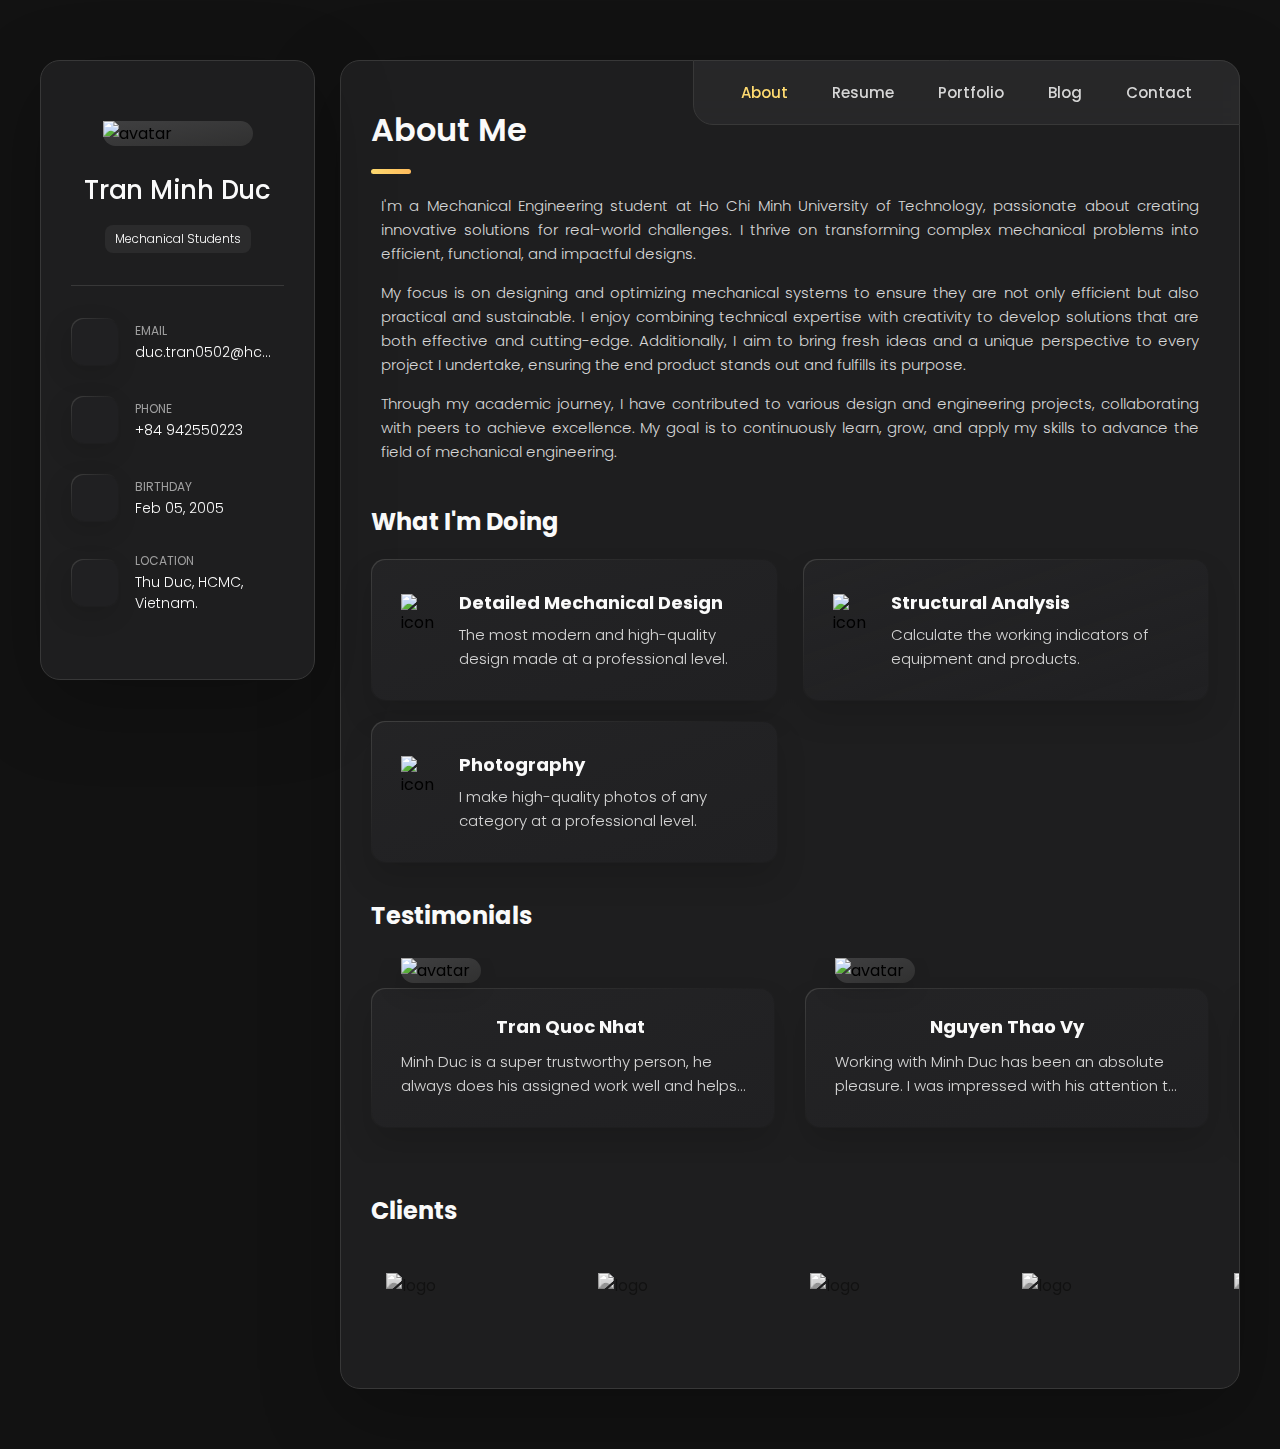
==== commit 8875be7c: "Add files via upload" ====
--- a/index.html
+++ b/index.html
@@ -1,309 +1,755 @@
-<html lang="en" class=" euczigca idc0_341"><head>
-    <meta charset="utf-8">
-    <meta name="viewport" content="width=device-width, initial-scale=1.0, maximum-scale=1.0, user-scalable=0">
-    <link rel="shortcut icon" href="https://cdn.bio.link/uploads/profile_pictures/2022-07-07/DsRxHfAQrpoqfU8BK2tt8bmgvzU9GJcm.png" type="image/webp">
-    <link rel="icon" href="https://cdn.bio.link/uploads/profile_pictures/2022-07-07/DsRxHfAQrpoqfU8BK2tt8bmgvzU9GJcm.png" type="image/webp">
-    <meta name="description" content=" DenysTran bio
- ">
-    <meta property="og:title" content="Trần Minh Đức">
-    <link rel="canonical" href="https://denystran.com">
-    <meta property="og:url" content="https://denystran.com">
-    <meta property="og:description" content=" DenysTran bio
- ">
-    <meta property="og:image:secure_url" content="https://cdn.bio.link/uploads/profile_pictures/2022-07-07/DsRxHfAQrpoqfU8BK2tt8bmgvzU9GJcm.png">
-    <meta property="og:image" content="https://cdn.bio.link/uploads/profile_pictures/2022-07-07/DsRxHfAQrpoqfU8BK2tt8bmgvzU9GJcm.png">
-    <meta property="profile:username" content="mduc0502">
-    <meta name="twitter:card" content="summary">
-    <meta name="twitter:title" content="Trần Minh Đức">
-    <meta name="twitter:image" content="https://cdn.bio.link/uploads/profile_pictures/2022-07-07/DsRxHfAQrpoqfU8BK2tt8bmgvzU9GJcm.png">
-    <meta name="twitter:url" content="https://denystran.com">
-    <link rel="preload" as="image" href="https://cdn.bio.link/uploads/profile_pictures/2022-07-07/DsRxHfAQrpoqfU8BK2tt8bmgvzU9GJcm.png">
-    <title>Trần Minh Đức</title>
-    <link rel="apple-touch-icon" sizes="180x180" href="https://bio.link/apple-touch-icon.png">
-    <link rel="manifest" href="https://bio.link/manifest.json">
-    <link rel="dns-prefetch" href="https://analytics.bio.link">
-    <link rel="preconnect" href="https://fonts.gstatic.com">
-    
-    <style>
-        body,html{-ms-scroll-chaining:none;margin:0;overscroll-behavior:none;padding:0}@-webkit-keyframes slidetounlock{0%{background-position:-100px 0}10%{background-position:-100px 0}50%{background-position:100px 0}to{background-position:100px 0}}@keyframes slidetounlock{0%{background-position:-100px 0}10%{background-position:-100px 0}50%{background-position:100px 0}to{background-position:100px 0}}
-        .min-h-full{min-height:100vh}
-        .flex{display:flex}
-        .flex-both-center{align-items:center;display:flex;justify-content:center}
-        .flex-wrap{flex-wrap:wrap}
-        .flex-h-center{display:flex;justify-content:center}
-        .item-center{align-items:center}
-        .flex-dir-c{flex-direction:column}
-        .m-0{margin:0}
-        .mx-auto{margin-left:auto;margin-right:auto}
-        .mt-2{margin-top:2px}
-        .mt-4{margin-top:4px}
-        .mt-8{margin-top:8px}
-        .mt-12{margin-top:12px}
-        .mb-12{margin-bottom:12px}
-        .mt-16{margin-top:16px}
-        .mt-24{margin-top:24px}.mt-32{margin-top:32px}.mt-48{margin-top:48px}.mt-120{margin-top:120px}.mb-48{margin-bottom:48px}.m-auto{margin:auto}.ml-6{margin-left:6px}.py-10{padding:10px}.p-32{padding:32px}.pb-32{padding-bottom:32px}.pb-48{padding-bottom:48px}.pt-20{padding-top:20px}.pt-8{padding-top:8px}.absolute{position:absolute}.ln-h-22{line-height:22px}.ln-h-24{line-height:24px}.ln-h-32{line-height:32px}.ln-h-30{line-height:30px}.text-fs-12{font-size:12px}.text-fs-14{font-size:14px}.text-fs-16{font-size:16px}.text-fs-18{font-size:18px}.text-fs-20{font-size:20px}.text-fs-22{font-size:22px}.font-inter{font-family:Inter,sans-serif}.font-weight-500{font-weight:500}.font-weight-600{font-weight:600}.font-weight-400{font-weight:400}.color-white{color:#fff}.color-gray{color:hsla(0,0%,100%,.9)}.color-dark{color:#222}.color-danger{color:#ff4963}.color-gray-6e{color:#6e6d7a}.bg-white{background:#fff}.page-bg{height:100%;inset:0;position:fixed;width:100vw;z-index:-1}.w-full{width:100%}.w-80p{width:80%}.w-250{width:250px}.h-0{height:0}.h-auto{height:auto}.h-150,.h-165{height:150px}.background-overlay{height:100%;position:fixed;width:100%;z-index:0}.page-overlay{-webkit-backdrop-filter:blur(20px);backdrop-filter:blur(20px);background:rgba(0,0,0,.1);height:100vh;left:0;position:fixed;top:0;width:100vw;z-index:100}.page-overlay-btn{background:transparent;border-radius:6px;cursor:pointer;display:inline-block;font-family:Inter,sans-serif;font-size:1.2em;padding:10px 30px;text-decoration:none}.page-overlay-title{font-family:sans-serif;font-size:30px}.page-overlay-text{font-size:18px}.page-image{height:100%;left:0;position:fixed;top:0;width:100vw}.display-image,.page-image{-o-object-fit:cover;object-fit:cover}.display-image{border-radius:50%;display:block;height:96px;width:96px}.text-center{text-align:center}.page-title{margin-bottom:0}.page-bioline{font-weight:500}.button-subscription-area{margin-top:16px}.button-subscription,.button-subscription-area{align-items:center;display:flex;justify-content:center}.button-subscription{background:transparent;border:1.5px solid rgba(13,12,34,.1);border-radius:45px;cursor:pointer;font-weight:600;gap:8px;padding:10px 14px}.button-subscription,.button-subscription:hover{transition:transform .15s cubic-bezier(.17,.67,.29,2.71) 0s}.button-subscription:hover{transform:scale(1.025)}.page-full-wrap{padding-bottom:176px;width:680px;z-index:10}.page-item-wrap{transition:transform .15s cubic-bezier(.17,.67,.29,2.71) 0s}.page-item-wrap.show-embed{border-radius:30px;box-shadow:none;transform:unset;transition:unset}.page-item-wrap.expanded-form:hover,.page-item-wrap.show-embed:hover{transform:unset}.page-item-wrap.show-embed:hover .page-item:after,.page-item-wrap.show-embed:hover .page-item:before{-webkit-animation:unset;animation:unset}.show-embed-item{overflow:hidden;transition:all .3s ease-in-out}.page-item-wrap.show-embed .show-embed-item{overflow:visible}.embed-ind-arrow-icon{transform:rotate(-90deg)}.contact_form.contact-expand .embed-ind-arrow-icon,.page-item-wrap.show-embed .embed-ind-arrow-icon,.show-article-embed.article-expand .embed-ind-arrow-icon{transform:rotate(0deg)}.page-item{box-sizing:border-box;height:100%;left:0;position:absolute;top:0;width:100%;z-index:-1}.page-social{cursor:pointer;display:block;margin:0 12px 12px}.page-social svg{height:28px;width:28px}.relative{position:relative}.link-each-image{height:43px;left:9px;-o-object-fit:cover;object-fit:cover;position:absolute;width:43px}.page-logo{bottom:32px;left:calc(50% - 15px);position:absolute}.page-logo:hover svg .bl-logo-br{opacity:1}.rounded-md{border-radius:8px}.rounded-lg{border-radius:16px}.rounded-2xl{border-radius:24px}.close-embed{background:#fff;border-radius:50%;height:25px;opacity:.7;width:25px}.embed-wrap{box-sizing:border-box;height:100%;padding:8px;width:100%}.embed-ind-arrow{height:14px;margin-bottom:16px;position:absolute;right:24px;top:calc(50% - 7px)}.embed-ind-arrow-icon{transition:all .4s ease-in-out}.close-embed:hover{opacity:1}.cursor-pointer{cursor:pointer}.page-item-each{box-sizing:border-box;overflow:hidden;text-decoration:none;z-index:10}.item-title{width:55%;word-break:break-word}.social-icon-anchor{height:100%;left:0;position:absolute;top:0;width:100%}.page-social:hover{transform:scale(1.1);transition:all .1s ease-in-out}.page-item-title{font-weight:700;margin-bottom:16px}.embed-wrap-inside{background-color:#fff;box-sizing:border-box;display:flex;height:100%;justify-content:center;overflow:hidden;padding:10px}.embed-wrap-inside iframe{min-width:500px;width:auto}.embed-wrap-inside{position:relative}.embed-wrap-inside:after{border:10px solid #fff;content:"";height:85%;pointer-events:none;position:absolute;transition-duration:.2s;transition-property:border;width:495px}.subscribers-img{border-radius:50%;box-shadow:0 0 10px rgba(0,0,0,.05);height:90px;margin-bottom:8px;width:90px}.subsc-count{color:hsla(0,0%,100%,.9);font-weight:300;line-height:24px}.subsc-err{height:40px;transition:all .25s ease-in-out}.w-400{width:400px}.subsc-button{align-items:center;background:#000;border:1px solid #000;border-radius:0 2px 2px 0;color:#fff;cursor:pointer;height:40px;justify-content:center;line-height:32px;padding:0 16px;text-decoration:none;text-transform:capitalize}.thank-you-btn{border-radius:2px}.dark-btn{background:#222;border:1.5px solid #222;color:#fff;height:48px;padding:0 24px}.subsc-button:focus{outline:none}.subsc-email{background:hsla(0,0%,100%,.1);border:1.5px solid #000;border-radius:2px 0 0 2px;box-sizing:border-box;font-size:14px;height:40px;padding:0 12px}.dark-input{border:1.5px solid #222;color:#222;font-size:16px;height:48px;width:calc(100% - 100px)}.subsc-email::-moz-placeholder{color:hsla(0,0%,100%,.5);font-family:Inter,sans-serif;font-size:16px;line-height:19px}.subsc-email:-ms-input-placeholder{color:hsla(0,0%,100%,.5);font-family:Inter,sans-serif;font-size:16px;line-height:19px}.subsc-email::placeholder{color:hsla(0,0%,100%,.5);font-family:Inter,sans-serif;font-size:16px;line-height:19px}.dark-input::-moz-placeholder{color:#6e6d7a;font-size:16px}.dark-input:-ms-input-placeholder{color:#6e6d7a;font-size:16px}.dark-input::placeholder{color:#6e6d7a;font-size:16px}.subsc-email:focus{background:hsla(0,0%,100%,0);border:1.5px solid #ff5858;outline:none}.featured-subscribers{background:rgba(0,0,0,.5);bottom:0;box-shadow:0 1.60588px 4.41618px rgba(24,39,75,.12),0 2.81029px 12.8471px rgba(24,39,75,.12);box-sizing:border-box;height:auto;left:0;opacity:1;position:fixed;right:0;top:0;transition:all .27s cubic-bezier(.1,.9,.9,.9);width:100%;z-index:100}.featured-subscribers,.featured-subscribers-inside{align-items:center;display:flex;flex-flow:column;justify-content:center}.featured-subscribers-inside{background:#fff;border-radius:8px;gap:8px;padding:32px}.featured-subscribers .featured-head{line-height:24px;margin-top:28px}.featured-subscribers .unsubsc_sec{color:#6e6d7a;cursor:pointer;display:flex;flex-flow:column;font-family:Inter,sans-serif;font-weight:600;width:100%}.featured-subscribers .unsubsc_btn{border-bottom:1px solid rgba(13,12,34,.1);color:#ff4963;display:block;height:19px;padding-bottom:20px}.featured-subscribers .close-subsc{position:absolute;right:32px;top:32px}.featured-subscribers .subsc-banner{display:flex;justify-content:space-between;width:100%}.featured-subscribers .subsc-button,.featured-subscribers .subsc-email,.featured-subscribers .subsc-email-out{border-radius:4px;height:48px}.featured-subscribers .subsc-email-out{background:#f0f0f0}.featured-subscribers .subsc-email{background:#f0f0f0;border:none;margin:1px}.featured-subscribers .subsc-email::-moz-placeholder{color:#666}.featured-subscribers .subsc-email:-ms-input-placeholder{color:#666}.featured-subscribers .subsc-email::placeholder{color:#666}.featured-subscribers .subsc-email-out:focus-within{background:linear-gradient(167.97deg,#ff5858 1.57%,#c058ff 97.89%)}.featured-subscribers .subsc-email:focus{background:#fff}.subsc-verify-out{display:flex;flex-flow:row;gap:8px;justify-content:center}.invisible{opacity:0;position:absolute}.subsc-verify-out input{background:#f0f0f0;border:none;border-radius:4px;font-family:Inter,sans-serif;font-size:18px;font-weight:700;height:48px;margin:1px;text-align:center;width:69px}.subsc-verify-out input:focus-within{background:#fff;outline:none}.subsc-verify-out input::-webkit-inner-spin-button{-webkit-appearance:none;appearance:none;margin:0}.verify-inp-out{border-radius:4px}.pasted-input::-moz-placeholder{font-weight:400}.pasted-input:-ms-input-placeholder{font-weight:400}.pasted-input::placeholder{font-weight:400}.pasted-input{caret-color:transparent}.verify-inp-out:focus-within{background:linear-gradient(167.97deg,#ff5858 1.57%,#c058ff 97.89%)}.featured-subscribers .subsc-bottom{color:#6e6d7a;font-family:Inter,sans-serif;font-size:14px;margin-top:16px}.featured-subscribers .subsc-email-out,.featured-subscribers .subscribers-email-wrap{display:flex;flex-flow:column;max-width:480px}.subscribers-email-wrap.error-wrap .subsc-email-out{background:red}.subscribers-email-wrap.error-wrap .subsc-email{border-right:none}
-/*    !*background: -webkit-gradient(linear, left top, right top, color-stop(0, #aaa), color-stop(0.35, #aaa), color-stop(0.5, white), color-stop(0.65, #aaa), color-stop(1, #aaa));*!*/
-/*    !*-webkit-background-clip: text;*!*/
-/*    !*width: 200px;*!*/
-/*    !*-moz-text-fill-color: transparent;*!*/
-/*    !*-webkit-text-fill-color: transparent;*!*/
-/*    !*animation: slidetounlock 5s infinite linear;*!*/
-/*    !*animation-fill-mode: forwards;*!*/
-/*    !*-webkit-text-size-adjust: none;*!*/.featured-subscribers.hide-subscribers{display:none}.subscribers-btn{align-items:center;border-radius:30px;display:flex;height:30px;justify-content:center;position:absolute;right:16px;top:14px;transition:all .2s ease-out;width:30px}.subscribers-btn svg path{opacity:.5;transition:all 75ms ease}.subscribers-btn:hover svg path{opacity:1;transition:all 75ms ease}.op-0{opacity:0}.op-1{opacity:1}.hidden{display:none}.campaign-main-wrap{width:400px}.campaign-email{border:1px solid #e7e7e9;border-radius:50%;height:80px;-o-object-fit:cover;object-fit:cover;width:80px}.campaign-subsc-count{color:rgba(34,34,34,.9)}.campaign-user-link{-webkit-backdrop-filter:blur(200px);backdrop-filter:blur(200px);background:rgba(0,0,0,.05);border-radius:68px;bottom:36px;height:42px;margin:0 auto;padding:0 12px;position:fixed;text-decoration:none;transition:all .15s ease-out}.campaign-user-link:hover{background:rgba(0,0,0,.1)}.campaign-user-image{border-radius:50%;height:24px;margin-right:12px;width:24px}.bl-circle-loader{-webkit-animation:spin 1s linear infinite;animation:spin 1s linear infinite;border-radius:50%;border-right:3px solid transparent;border-top:3px solid transparent;border-color:#fff #fff transparent transparent;border-style:solid;border-width:3px;height:15px;position:absolute;width:15px}.dark-btn .bl-circle-loader{border-right:3px solid #000;border-top:3px solid #000}.grey-loader{border-right:3px solid #666;border-top:3px solid #666}.red-btn{-webkit-animation:spin 1s linear infinite;animation:spin 1s linear infinite;border-radius:50%;border-right:3px solid transparent;border-top:3px solid transparent;border-color:#ff4963 #ff4963 transparent transparent;border-style:solid;border-width:3px;height:15px;margin-left:-10px;position:absolute;width:15px}.notfound-txt{max-width:446px}.grecaptcha-badge{visibility:hidden}#resend-otp{font-weight:700}#resend-otp:hover{cursor:pointer;text-decoration:underline}.embed-wrap-contact{background:#fff}.contact-wrap{height:0;overflow:hidden;transition:height .5s}.article-wrap{max-height:0;overflow:hidden;transition:max-height .5s}.contact-embed-wrap,.contact-loader-wrap{background:#fff;border-radius:24px;padding-left:32px;padding-right:32px;padding-top:16px}.contact-emded-description{line-height:24px;margin:auto;text-align:center;width:100%}.contact-input-wrap{margin-top:24px;width:calc(100% - 32px)}.contact-input{background:rgba(34,34,34,.05);border-color:rgba(34,34,34,0);border-radius:8px;font-size:16px;padding:16px;width:100%}.contact-input-phone{padding-left:86px;width:calc(100% - 66px)}.contact-input:focus,.contact-input:focus-visible{background-color:#fff;border-color:#222;outline:1px auto #222}.contact-input-error{border-color:#ff4963;border-radius:8px}.contact-textarea{height:120px;resize:none}.contact-embed-btn{background:#0d0c22;border:none;border-radius:8px;color:#fff;font-size:16px;font-weight:700;height:50px;padding:16px;width:100%}.disabled-contact-btn{cursor:not-allowed;opacity:50%}.contact_error_text{color:#ff4963}.submit_loader{margin-top:-10px}.mobile-code-dd{background:transparent;border:none;font-size:16px;font-weight:400}.mobile-code-dd:focus-visible{outline:none}.article-embed-content{margin-bottom:25px;max-height:400px;overflow-y:scroll;padding-right:18px;text-align:left;word-break:normal}.article-embed-wrap{background:#fff;border-radius:24px;padding:16px 8px 4px 32px}.article-embed-content h1,h2,h3,h4,h5,h6{font-size:18px;line-height:28px}.notfound-txt{max-width:466px}.notfound-txt,.static-page-txt{color:#0d0c22;font-size:24px;line-height:36.7px}.static-page-txt{max-width:446px}.article-embed-content img{max-width:100%}.embed-scroll::-webkit-scrollbar{width:6px}.embed-scroll::-webkit-scrollbar-track{background:transparent}.embed-scroll::-webkit-scrollbar-thumb{background:rgba(34,34,34,.25);border-radius:60px}.embed-scroll::-webkit-scrollbar-thumb:hover{background:#6e6d7a}.pride-bg{margin:auto}.pos-relative{position:relative}.float-right{float:right}.pride-page-image{height:100%;left:0;-o-object-fit:cover;object-fit:cover;position:fixed;top:0;width:100vw}@-webkit-keyframes spin{0%{-webkit-transform:rotate(0deg)}to{-webkit-transform:rotate(1turn)}}@keyframes spin{0%{transform:rotate(0deg)}to{transform:rotate(1turn)}}@media (max-width:768px){.banned-txt{font-size:18px;line-height:25.49px;max-width:300px}.contact-embed-wrap{padding-left:16px;padding-right:16px}.page-full-wrap{width:90%}.embed-wrap-inside iframe{min-width:unset;width:100%}.featured-subscribers .featured-head,.featured-subscribers .subsc-email-out,.featured-subscribers .subscribers-email-wrap{width:100%}.page-overlay-title{font-size:24px;margin:16px 0}.embed-wrap-inside:after{width:93%}.featured-subscribers-out{width:100%}.featured-subscribers{justify-content:flex-end}}@media (max-width:480px){.subsc-verify-out input{width:52px}.page-overlay-title{font-size:16px}.page-overlay-btn,.page-overlay-text{font-size:14px}.banned-txt{max-width:252px}.banned-txt,.notfound-txt{font-size:14px;line-height:21.49px}.notfound-txt{max-width:275px}.featured-subscribers-inside{border-radius:8px 8px 0 0}.campaign-main-wrap{padding:0 24px;width:100%}.xs-hidden{display:none}.xs-w-100{width:100%}.xs-w-150{width:150px}.h-165{height:165px}.xs-mt-6{margin-top:6px}.xs-mt-8{margin-top:8px}.xs-mt-16{margin-top:16px}.xs-mt-32{margin-top:32px}.xs-mx-24{margin:auto 24px}.xs-block{display:block}.thank-you-btn{border-radius:4px}.dark-input{border:1.5px solid #222}}@media (max-width:400px){.embed-wrap-inside:after{width:90%}}@media (min-width:764px){.pride-page-image{display:none}.featured-subscribers-out{width:480px}.featured-subscribers .subsc-bottom{align-self:center;margin-bottom:5px;width:330px}}
-
-    </style><script type="text/javascript" async="" src="https://cdn.bio.link/matomo.js"></script><script type="text/javascript" async="" src="https://www.gstatic.com/recaptcha/releases/u-xcq3POCWFlCr3x8_IPxgPu/recaptcha__vi.js" crossorigin="anonymous" integrity="sha384-xRpZjxBg/UeuQFTqgUjpw12ns6jRYQDZUTldT+aIKQ00KTCQfMEy5B3vXdCvw3vV"></script><script bis_use="true" type="text/javascript" charset="utf-8" data-bis-config="[&quot;facebook.com/&quot;,&quot;twitter.com/&quot;,&quot;youtube-nocookie.com/embed/&quot;,&quot;//vk.com/&quot;,&quot;//www.vk.com/&quot;,&quot;//linkedin.com/&quot;,&quot;//www.linkedin.com/&quot;,&quot;//instagram.com/&quot;,&quot;//www.instagram.com/&quot;,&quot;//www.google.com/recaptcha/api2/&quot;,&quot;//hangouts.google.com/webchat/&quot;,&quot;//www.google.com/calendar/&quot;,&quot;//www.google.com/maps/embed&quot;,&quot;spotify.com/&quot;,&quot;soundcloud.com/&quot;,&quot;//player.vimeo.com/&quot;,&quot;//disqus.com/&quot;,&quot;//tgwidget.com/&quot;,&quot;//js.driftt.com/&quot;,&quot;friends2follow.com&quot;,&quot;/widget&quot;,&quot;login&quot;,&quot;//video.bigmir.net/&quot;,&quot;blogger.com&quot;,&quot;//smartlock.google.com/&quot;,&quot;//keep.google.com/&quot;,&quot;/web.tolstoycomments.com/&quot;,&quot;moz-extension://&quot;,&quot;chrome-extension://&quot;,&quot;/auth/&quot;,&quot;//analytics.google.com/&quot;,&quot;adclarity.com&quot;,&quot;paddle.com/checkout&quot;,&quot;hcaptcha.com&quot;,&quot;recaptcha.net&quot;,&quot;2captcha.com&quot;,&quot;accounts.google.com&quot;,&quot;www.google.com/shopping/customerreviews&quot;,&quot;buy.tinypass.com&quot;,&quot;gstatic.com&quot;,&quot;secureir.ebaystatic.com&quot;,&quot;docs.google.com&quot;,&quot;contacts.google.com&quot;,&quot;github.com&quot;,&quot;mail.google.com&quot;,&quot;chat.google.com&quot;,&quot;audio.xpleer.com&quot;,&quot;keepa.com&quot;,&quot;static.xx.fbcdn.net&quot;,&quot;sas.selleramp.com&quot;]" src="chrome-extension://nimlmejbmnecnaghgmbahmbaddhjbecg/../executers/vi-tr.js"></script>
-    
-            <style>
-    @font-face {
-        font-family: 'MintGrotesk';
-        font-weight: 400;
-        src: url("https://cdn.bio.link/themes/fonts/MintGrotesk-Medium.woff") format("truetype");
-    }
-
-    @font-face {
-        font-family: 'MintGrotesk';
-        font-weight: 400;
-        src: url("https://cdn.bio.link/themes/fonts/MintGrotesk-Medium.woff") format("truetype");
-    }
-
-    @font-face {
-        font-family: 'MintGrotesk';
-        font-weight: 700;
-        src: url("https://cdn.bio.link/themes/fonts/MintGrotesk-Bold.woff") format("truetype");
-    }
-
-    @font-face {
-        font-family: 'MintGrotesk';
-        font-weight: 700;
-        src: url("https://cdn.bio.link/themes/fonts/MintGrotesk-Bold.woff") format("truetype");
-    }
-</style>        <style>
-
-        
-                    .page-bg {
-                background: #FFFFFF;
-            }
-        
-        .display-image {
-            border-radius: 50%;
-        }
-
-        .page-title {
-            font-size: 18px;
-            font-weight: 700;
-        }
-
-        .page-bioline {
-            font-size: 16px;
-            font-weight: 400;
-        }
-
-        .page-item-title {
-            font-size: 16px;
-            font-weight: 700;
-        }
-
-        .page-item-each {
-            color: #000000;
-            font-family: 'MintGrotesk', sans-serif;
-            font-size: 16px;
-            font-weight: 400;
-            text-transform: none;
-            border-radius: 4px;
-            
-                            min-height: 60px;
-                    }
-        .page-item-wrap {
-                            margin: 16px 0;
-                    }
-
-        .page-item-wrap:last-child {
-            margin-bottom: 0;
-        }
-
-                     .page-item-wrap:hover {
-                 box-shadow: none; transform: translate(0.25rem,0.25rem);
-             }
-        
-         .page-item-wrap{
-            box-shadow: 4px 4px 0 #222222; transition-property: all; transition-duration: 0.14s; transition-timing-function: ease-out; transition-delay: 0s;
-         }
-
-        .page-item {
-            border: 2px solid #000000;
-            background: #FFFFFF ;
-            border-radius: 4px;
-           
-        }
-
-        
-        .embed-wrap iframe, .embed-wrap-inside {
-                            border-radius: 4px;
-                    }
-
-        .link-each-image, .page-item-wrap {
-            border-radius: 4px;
-        }
-
-        .page-text-font {
-            font-family: 'MintGrotesk', sans-serif;
-            text-transform: none;
-            
-        }
-
-        .page-text-color {
-            color: #000000;
-        }
-
-        .social-icon-fill path, .social-icon-fill circle, .social-icon-fill rect {
-            fill: #000000;
-        }
-
-        .page-overlay-btn {
-            border: 2px solid #000000;
-        }
-
-        
-    </style>
-    <style>
-            </style>
-
-
-        <script type="text/javascript" async="" src="https://cdn.bio.link/matomo.js"></script><script type="text/javascript" async="" src="https://www.gstatic.com/recaptcha/releases/4rwLQsl5N_ccppoTAwwwMrEN/recaptcha__en.js" crossorigin="anonymous" integrity="sha384-o1nfdUm9cV7Sx6HxXDsnady1EGmCBTwza/JTA6OSowyOK+wq0YF0+F9jejHVacaR"></script><script>
-            var onloadCallback = function() {
-                var widgetId_login = grecaptcha.render('captcha_element_login', {
-                'sitekey' : '6LfqC6UfAAAAAGBZ85tr2dDVF66wAn47uYP6_qoj',
-                    callback: function () {
-                        $('#captcha-fail-login').val(0);
-                        $('.captcha-err').html('Failed to verify captcha');
-                        resetLoader(thisElement);
-                    }
-                });
-                /* $('#captcha_element_login').attr('data-widget-id', widgetId_login); */
-            }
-
-        </script>
-
-<script src="https://plausible.io/js/plausible.js" asnyc="" defer="" data-domain="bio.link"></script><script src="https://plausible.io/js/plausible.js" asnyc="" defer="" data-domain="bio.link"></script><script src="chrome-extension://nimlmejbmnecnaghgmbahmbaddhjbecg/libs/extend-native-history-api.js"></script></head>
-
-<body bis_register="[base64]" cz-shortcut-listen="true">
-    <div class="min-h-full flex-h-center" id="background_div" bis_skin_checked="1">
-        <input type="hidden" value="https://bio.link" id="app-url">
-                    <input type="hidden" value="null" id="is-featured">
-            <input type="hidden" value="" id="enabled_subscribers">
-        
-                                    <div class="page-bg" bis_skin_checked="1"></div>
-                            
-            
-        
-                    
-            
-    <div class="mt-48 page-full-wrap relative " bis_skin_checked="1">
-        <input type="hidden" value="creator-page" id="page-type">
-        <img class="display-image m-auto" data-src="https://cdn.bio.link/uploads/profile_pictures/2022-07-07/DsRxHfAQrpoqfU8BK2tt8bmgvzU9GJcm.png" src="https://cdn.bio.link/uploads/profile_pictures/2022-07-07/DsRxHfAQrpoqfU8BK2tt8bmgvzU9GJcm.png" alt="Trần Minh Đức">
-        <h2 class="page-title page-text-color page-text-font mt-16 text-center">
-            Trần Minh Đức
-                    </h2>
-                    <div class="page-bioline text-fs-16 page-text-color page-text-font mt-12 ln-h-22 text-center" bis_skin_checked="1">
-                 OCB: 0004101111188888
- </div>
-        
-        
-                
-
-                    <div class="flex-both-center flex-wrap mt-16" bis_skin_checked="1">
-                                    <div class="page-social relative" bis_skin_checked="1">
-                        <a class="social-icon-anchor" aria-label="social-icon" data-id="facebook" data-type="social_link" target="_blank" rel="noopener nofollow" href="https://www.facebook.com/mduc0502/"></a>
-                        <svg class="social-icon-fill" width="30" height="30" viewBox="0 0 30 30" fill="none" xmlns="http://www.w3.org/2000/svg"><path fill-rule="evenodd" clip-rule="evenodd" d="M0.25 15C0.25 6.8538 6.8538 0.25 15 0.25C23.1462 0.25 29.75 6.8538 29.75 15C29.75 23.1462 23.1462 29.75 15 29.75C6.8538 29.75 0.25 23.1462 0.25 15ZM15 1.75C7.68223 1.75 1.75 7.68223 1.75 15C1.75 22.0661 7.28116 27.8403 14.25 28.2291V17.75H10V16.25H14.25V13C14.25 10.3766 16.3766 8.25 19 8.25H20V9.75H19C17.2051 9.75 15.75 11.2051 15.75 13V16.25H20V17.75H15.75V28.2291C22.7188 27.8403 28.25 22.0661 28.25 15C28.25 7.68223 22.3178 1.75 15 1.75Z" fill="white"></path></svg>
-                    </div>
-                                    <div class="page-social relative" bis_skin_checked="1">
-                        <a class="social-icon-anchor" aria-label="social-icon" data-id="instagram" data-type="social_link" target="_blank" rel="noopener nofollow" href="https://instagram.com/mduc0502"></a>
-                        <svg class="social-icon-fill" width="30" height="30" viewBox="0 0 30 30" fill="none" xmlns="http://www.w3.org/2000/svg"><path fill-rule="evenodd" clip-rule="evenodd" d="M0.25 9C0.25 4.16751 4.16751 0.25 9 0.25H21C25.8325 0.25 29.75 4.16751 29.75 9V21C29.75 25.8325 25.8325 29.75 21 29.75H9C4.16751 29.75 0.25 25.8325 0.25 21V9ZM9 1.75C4.99594 1.75 1.75 4.99594 1.75 9V21C1.75 25.0041 4.99594 28.25 9 28.25H21C25.0041 28.25 28.25 25.0041 28.25 21V9C28.25 4.99594 25.0041 1.75 21 1.75H9ZM24 7.75H22V6.25H24V7.75ZM8.25 15C8.25 11.2721 11.2721 8.25 15 8.25C18.7279 8.25 21.75 11.2721 21.75 15C21.75 18.7279 18.7279 21.75 15 21.75C11.2721 21.75 8.25 18.7279 8.25 15ZM15 9.75C12.1005 9.75 9.75 12.1005 9.75 15C9.75 17.8995 12.1005 20.25 15 20.25C17.8995 20.25 20.25 17.8995 20.25 15C20.25 12.1005 17.8995 9.75 15 9.75Z" fill="white"></path></svg>
-                    </div>
-                                    <div class="page-social relative" bis_skin_checked="1">
-                        <a class="social-icon-anchor" aria-label="social-icon" data-id="email" data-type="social_link" target="_blank" rel="noopener nofollow" href="mailto:admin@denystran.me"></a>
-                        <svg class="social-icon-fill" width="30" height="30" viewBox="0 0 30 30" fill="none" xmlns="http://www.w3.org/2000/svg"><path fill-rule="evenodd" clip-rule="evenodd" d="M3 3.25C1.48122 3.25 0.25 4.48121 0.25 6V24.4C0.25 25.9188 1.48122 27.15 3 27.15H27C28.5188 27.15 29.75 25.9188 29.75 24.4V6C29.75 4.48122 28.5188 3.25 27 3.25H3ZM1.75 6C1.75 5.30964 2.30964 4.75 3 4.75H27C27.6904 4.75 28.25 5.30964 28.25 6V24.4C28.25 25.0904 27.6904 25.65 27 25.65H3C2.30964 25.65 1.75 25.0904 1.75 24.4V6ZM24.4101 10.2003L15.4501 16.9203C15.1834 17.1203 14.8167 17.1203 14.5501 16.9203L5.59008 10.2003C5.25871 9.95178 5.19156 9.48168 5.44008 9.15031C5.68861 8.81894 6.15871 8.75178 6.49008 9.00031L15.0001 15.3828L23.5101 9.00031C23.8415 8.75178 24.3116 8.81894 24.5601 9.15031C24.8086 9.48168 24.7415 9.95178 24.4101 10.2003Z" fill="white"></path></svg>
-                    </div>
-                            </div>
-        
-        <div class="mt-24" bis_skin_checked="1">
-                                                                    <div class="page-item-wrap relative" bis_skin_checked="1">
-                            <div class="page-item flex-both-center absolute" bis_skin_checked="1"></div>
-                            <a target="_blank" rel="noopener nofollow" class="page-item-each py-10 flex-both-center" href="https://denystran.com/" data-id="567309" data-type="page_item">
-                                                                    <img class="link-each-image" data-src="https://cdn.bio.link/uploads/thumbnails/2022-07-07/VVGaEncL4707jhV753TPl5VwiD7MvoXr.png" src="https://cdn.bio.link/uploads/thumbnails/2022-07-07/VVGaEncL4707jhV753TPl5VwiD7MvoXr.png" alt="Website">
-                                                                <span class=" item-title text-center">Website</span>
-                            </a>
-                        </div>
-                                                                                <div class="page-item-wrap relative" bis_skin_checked="1">
-                            <div class="page-item flex-both-center absolute" bis_skin_checked="1"></div>
-                            <a target="_blank" rel="noopener nofollow" class="page-item-each py-10 flex-both-center" href="https://github.com/denystran" data-id="567311" data-type="page_item">
-                                                                    <img class="link-each-image" data-src="https://cdn.bio.link/uploads/thumbnails/2022-07-07/WpmK59aiAnKPRNPBoOCz08WomD8NzEZv.png" src="https://cdn.bio.link/uploads/thumbnails/2022-07-07/WpmK59aiAnKPRNPBoOCz08WomD8NzEZv.png" alt="Github">
-                                                                <span class=" item-title text-center">Github</span>
-                            </a>
-                        </div>
-                                                                                <div class="page-item-wrap relative" bis_skin_checked="1">
-                            <div class="page-item flex-both-center absolute" bis_skin_checked="1"></div>
-                            <a target="_blank" rel="noopener nofollow" class="page-item-each py-10 flex-both-center" href="https://t.me/mduc0502" data-id="567322" data-type="page_item">
-                                                                    <img class="link-each-image" data-src="https://cdn.bio.link/uploads/thumbnails/2022-07-07/cf6GR6loKXF9TnF0tflIJNoBJrFy8mVy.png" src="https://cdn.bio.link/uploads/thumbnails/2022-07-07/cf6GR6loKXF9TnF0tflIJNoBJrFy8mVy.png" alt="Telegram">
-                                                                <span class=" item-title text-center">Telegram</span>
-                            </a>
-                        </div>
-                                                                                <div class="page-item-wrap relative" bis_skin_checked="1">
-                            <div class="page-item flex-both-center absolute" bis_skin_checked="1"></div>
-                            <a target="_blank" rel="noopener nofollow" class="page-item-each py-10 flex-both-center" href="https://open.spotify.com/user/31wnqnylji5djrrbmpjbwgbc4eoe?si=d74247384cc9495e" data-id="567313" data-type="page_item">
-                                                                    <img class="link-each-image" data-src="https://cdn.bio.link/uploads/thumbnails/2022-07-07/6zhzU9qTg0OLMpQ9CBH5caoygTXJYfKY.png" src="https://cdn.bio.link/uploads/thumbnails/2022-07-07/6zhzU9qTg0OLMpQ9CBH5caoygTXJYfKY.png" alt="Spotify">
-                                                                <span class=" item-title text-center">Spotify</span>
-                            </a>
-                        </div>
-                                                                                                    </div>
-        
-        </div>
-     
-    </div>
-    <script src="https://www.google.com/recaptcha/api.js?render=6LfqC6UfAAAAAGBZ85tr2dDVF66wAn47uYP6_qoj"></script>
-
-
-
-    <script type="text/javascript">
-        var _paq = window._paq = window._paq || [];
-        _paq.push(["setCookieDomain", "*.bio.link"]);
-        _paq.push(["setDomains", ["*.bio.link"]]);
-        _paq.push(['trackPageView']);
-        (function() {
-            let u = "https://analytics.bio.link/";
-            _paq.push(['setTrackerUrl', u + 'matomo.php']);
-            _paq.push(['setSiteId', '348933']);
-            let d = document,
-                g = d.createElement('script'),
-                s = d.getElementsByTagName('script')[0];
-            g.type = 'text/javascript';
-            g.async = true;
-            g.src = 'https://cdn.bio.link/matomo.js';
-            s.parentNode.insertBefore(g, s);
-        })();
-    </script>
-    <!-- End Matomo Code -->
-    <script>
-        var plausibleScript = document.createElement("script");
-        plausibleScript.src = "https://plausible.io/js/plausible.js"
-        plausibleScript.setAttribute("asnyc", "");
-        plausibleScript.setAttribute("defer", "");
-        plausibleScript.setAttribute("data-domain", "bio.link");
-        document.head.appendChild(plausibleScript);
-    </script>
-
-
-<script defer="">
-    (()=>{var e,t={757:(e,t,n)=>{e.exports=n(666)},517:(e,t,n)=>{"use strict";var r,o,a,i=n(757),c=n.n(i),s=n(608),u=n.n(s),l=function(e){for(var t=e+"=",n=document.cookie.split(";"),r=0;r<n.length;r++){for(var o=n[r];" "===o.charAt(0);)o=o.substring(1,o.length);if(0===o.indexOf(t))return o.substring(t.length,o.length)}return null},d=function(e,t){var n=new Date;n.setTime(n.getTime()+31536e4);var r="expires="+n.toUTCString();document.cookie=e+"="+t+";"+r+";path=/"},m=function(e){return document.getElementById(e).value};function f(e,t,n,r,o,a,i){try{var c=e[a](i),s=c.value}catch(e){return void n(e)}c.done?t(s):Promise.resolve(s).then(r,o)}function h(e){return function(){var t=this,n=arguments;return new Promise((function(r,o){var a=e.apply(t,n);function i(e){f(a,r,o,i,c,"next",e)}function c(e){f(a,r,o,i,c,"throw",e)}i(void 0)}))}}var p,g,v,y,b,w="subscribe_form",E="subscribe-btn",x="verify-btn",I="unsubsc_btn",L="subsc-email-error",B="subscribers-email-wrap",_="verify-email-error",k="unsubscribe_error",T="SUB",S="UNSUB",M="VERIFY",O=!1,A=function(){document.getElementById("openSubs").addEventListener("click",function(){var e=h(c().mark((function e(t){return c().wrap((function(e){for(;;)switch(e.prev=e.next){case 0:X("featured_subscribers",!0),l("subscribed_".concat(a))?(X("unsubscribe_modal",!0),N()):X("subscription_modal",!0);case 2:case"end":return e.stop()}}),e)})));return function(t){return e.apply(this,arguments)}}())},C=function(){document.getElementById("close-subsc").addEventListener("click",function(){var e=h(c().mark((function e(t){return c().wrap((function(e){for(;;)switch(e.prev=e.next){case 0:D();case 1:case"end":return e.stop()}}),e)})));return function(t){return e.apply(this,arguments)}}())},N=function(){document.getElementById("cancel_unsubsc").addEventListener("click",function(){var e=h(c().mark((function e(t){return c().wrap((function(e){for(;;)switch(e.prev=e.next){case 0:D();case 1:case"end":return e.stop()}}),e)})));return function(t){return e.apply(this,arguments)}}())},R=(v=function(){P()},y=2e3,b=0,function(){var e=(new Date).getTime();if(e-b>y)return b=e,v.apply(void 0,arguments)}),q=function(){var e=h(c().mark((function e(t){var n,i,s,u,d,m,f;return c().wrap((function(e){for(;;)switch(e.prev=e.next){case 0:return e.prev=0,n=document.getElementById(w),(i=new FormData(n)).append("client_response",t),e.next=6,fetch("".concat(r,"/api/pages/").concat(o,"/campaign/").concat(a,"/subscriber"),{method:"POST",credentials:"include",headers:{"X-XSRF-TOKEN":decodeURIComponent(l("XSRF-TOKEN"))},body:i});case 6:if((s=e.sent).ok){e.next=22;break}if(422!==s.status){e.next=16;break}return e.next=11,s.json();case 11:u=e.sent,d=u.errors.email[0],z(T,d),e.next=19;break;case 16:throw m="".concat(s.status," (").concat(s.statusText,")"),new Error(m);case 19:te(E),e.next=26;break;case 22:return e.next=24,s.json();case 24:return f=e.sent,e.abrupt("return",f);case 26:e.next=31;break;case 28:e.prev=28,e.t0=e.catch(0),console.error("Error in fetch: ".concat(e.t0.message));case 31:case"end":return e.stop()}}),e,null,[[0,28]])})));return function(t){return e.apply(this,arguments)}}(),F=function(){var e=h(c().mark((function e(t){var n,i,s,u,d;return c().wrap((function(e){for(;;)switch(e.prev=e.next){case 0:return e.next=2,fetch("".concat(r,"/api/pages/").concat(o,"/campaign/").concat(a,"/subscriber/otp/verify"),{method:"POST",credentials:"include",headers:{"X-XSRF-TOKEN":decodeURIComponent(l("XSRF-TOKEN"))},body:t});case 2:if((n=e.sent).ok){e.next=18;break}if(422!==n.status){e.next=12;break}return e.next=7,n.json();case 7:i=e.sent,s=i.errors.otp[0],z(M,s),e.next=15;break;case 12:throw u="".concat(n.status," (").concat(n.statusText,")"),new Error(u);case 15:te(x),e.next=22;break;case 18:return e.next=20,n.json();case 20:return d=e.sent,e.abrupt("return",d);case 22:case"end":return e.stop()}}),e)})));return function(t){return e.apply(this,arguments)}}(),P=function(){var e=h(c().mark((function e(){var t;return c().wrap((function(e){for(;;)switch(e.prev=e.next){case 0:return(t=new FormData).append("email",g),e.next=4,fetch("".concat(r,"/api/pages/").concat(o,"/campaign/").concat(a,"/subscriber/otp/resend"),{method:"POST",credentials:"include",headers:{"X-XSRF-TOKEN":decodeURIComponent(l("XSRF-TOKEN"))},body:t}).then((function(e){return e.json()})).then((function(e){console.log("Success:",e)})).catch((function(e){console.error("Error:",e)}));case 4:case"end":return e.stop()}}),e)})));return function(){return e.apply(this,arguments)}}(),j=function(){var e=h(c().mark((function e(){var t,n,o;return c().wrap((function(e){for(;;)switch(e.prev=e.next){case 0:return t=JSON.parse(l("subscribed_".concat(a))),e.next=3,fetch("".concat(r,"/unsubscribe?campaignid=").concat(a,"&email=").concat(t.email,"&token=").concat(t.token),{method:"GET",credentials:"include",headers:{"X-XSRF-TOKEN":decodeURIComponent(l("XSRF-TOKEN"))}});case 3:if((n=e.sent).ok){e.next=9;break}return e.next=7,n.text();case 7:o=e.sent,z(S,o);case 9:return e.abrupt("return",n);case 10:case"end":return e.stop()}}),e)})));return function(){return e.apply(this,arguments)}}(),X=function(e,t){var n=t?"flex":"none";p=e,t?(document.getElementById(e).style.display=n,H(e)):(U(e),document.getElementById(e).style.display=n)},H=function(e){switch(e){case"subscription_modal":document.getElementById(w).addEventListener("submit",Y);break;case"verification_modal":document.getElementById(x).addEventListener("click",V),document.getElementById("resend-otp").addEventListener("click",R),oe(),document.getElementById("back_to_subscribe").addEventListener("click",function(){var e=h(c().mark((function e(t){return c().wrap((function(e){for(;;)switch(e.prev=e.next){case 0:X("verification_modal",!1),X("subscription_modal",!0);case 2:case"end":return e.stop()}}),e)})));return function(t){return e.apply(this,arguments)}}());break;case"unsubscribe_modal":document.getElementById(I).addEventListener("click",J)}},U=function(e){switch(e){case"subscription_modal":Z(),W(),K(T);break;case"verification_modal":$(x,V),$("resend-otp",R),Q(),K(M);break;case"unsubscribe_modal":$(I,J),K(S)}},D=function(){"subscription_modal"===p&&(K(T),W()),X(p,!1),X("featured_subscribers",!1)},G=function(e){document.getElementById("verify_email_desc").innerHTML="To make sure you receive future emails. please enter the verification code we sent to "+g,X(e,!1),X("verification_modal",!0),document.querySelector("input.pasted-input").addEventListener("paste",(function(e){var t;t=(e.clipboardData||window.clipboardData).getData("text").toString(10).replace(/\D/g,"0").split("").map(Number);for(var n=0;n<4;n++){var r=n+1;e.preventDefault(),document.getElementById("input-".concat(r)).value=t[n]}}))},K=function(e){switch(e){case T:document.getElementById(L).innerText="",document.getElementById(B).classList.remove("error-wrap");break;case M:document.getElementById(_).innerText="";break;case S:document.getElementById(k).innerText=""}},z=function(e,t){switch(e){case T:document.getElementById(L).innerText=t,document.getElementById(B).classList.remove("error-wrap");break;case M:document.getElementById(_).innerText=t;break;case S:document.getElementById(k).innerText=t}},Y=function(){var e=h(c().mark((function e(t){var n,r;return c().wrap((function(e){for(;;)switch(e.prev=e.next){case 0:if(t.preventDefault(),""==(g=m("subsc_email"))){e.next=15;break}return ee("subscribe-btn"),K(T),e.next=7,new Promise((function(e,t){grecaptcha.ready((function(){grecaptcha.execute("6LfqC6UfAAAAAGBZ85tr2dDVF66wAn47uYP6_qoj",{action:"subscribe_form"}).then((function(t){return e(t)}))}))}));case 7:return n=e.sent,e.next=10,q(n);case 10:r=e.sent,te(E),r&&G(p),e.next=16;break;case 15:z(T,"Please enter a valid email.");case 16:case"end":return e.stop()}}),e)})));return function(t){return e.apply(this,arguments)}}(),V=function(){var e=h(c().mark((function e(t){var n,r,o,i;return c().wrap((function(e){for(;;)switch(e.prev=e.next){case 0:if(4!==(n=re()).length){e.next=14;break}return K(M),(r=new FormData).append("email",g),r.append("otp",n),ee(x),e.next=9,F(r);case 9:o=e.sent,te(x),o&&(i={email:g,token:o.token},O=!0,d("subscribed_".concat(a),JSON.stringify(i)),X("verification_modal",!1),null!=document.getElementById("show_confetti")&&u()({particleCount:120,spread:180}),X("thankyou_modal",!0),ne()),e.next=15;break;case 14:z(M,"Please enter a valid OTP.");case 15:case"end":return e.stop()}}),e)})));return function(t){return e.apply(this,arguments)}}(),J=function(){var e=h(c().mark((function e(){return c().wrap((function(e){for(;;)switch(e.prev=e.next){case 0:return e.next=2,j();case 2:200===e.sent.status&&(t="subscribed_".concat(a),document.cookie=t+"=; Path=/; Expires=Thu, 01 Jan 1970 00:00:01 GMT;",O=!1,ne(),D());case 4:case"end":return e.stop()}var t}),e)})));return function(){return e.apply(this,arguments)}}(),W=function(){document.getElementById(w).reset()},Z=function(){document.getElementById(w).removeEventListener("submit",Y)},$=function(e,t){document.getElementById(e).removeEventListener("click",t)},Q=function(){for(var e=1;e<=4;e++)document.getElementById("input-".concat(e)).value=""},ee=function(e){document.getElementById("".concat(e,"-text")).classList.add("op-0"),document.getElementById("".concat(e,"-loader")).classList.remove("op-0")},te=function(e){document.getElementById("".concat(e,"-text")).classList.remove("op-0"),document.getElementById("".concat(e,"-loader")).classList.add("op-0")},ne=function(){var e=O?"none":"flex",t=O?"Subscribed":"Subscribe";document.getElementById("subscribe_btn_svg").style.display=e,document.getElementById("subscribe_text").innerText=t},re=function(e){return m("input-1")+m("input-2")+m("input-3")+m("input-4")},oe=function(){for(var e=function(e){document.getElementById("input-".concat(e)).addEventListener("keyup",(function(t){ae(t,e+1)}))},t=1;t<4;t++)e(t)},ae=function(e,t){e.target.value.length&&document.getElementById("input-".concat(t)).focus()};function ie(e){var t=e.target.closest(".page-item-wrap"),n=t.querySelector(".show-embed-item"),r=t.querySelector(".embed-iframe"),o=parseInt(n.getAttribute("data-height")),a=0;n.getAttribute("data-type")&&(a=20),t.classList.toggle("show-embed"),r.src=r.getAttribute("data-src"),r.style.cssText="height: ".concat(0==r.offsetHeight?o-a:0,"px"),n.style.cssText="height: ".concat(0==n.offsetHeight?o+16:"0","px")}function ce(e){for(var t=e+"=",n=document.cookie.split(";"),r=0;r<n.length;r++){for(var o=n[r];" "===o.charAt(0);)o=o.substring(1,o.length);if(0===o.indexOf(t))return o.substring(t.length,o.length)}return null}function se(e){if(ce(e)&&(t=e,n=location.hostname.split(".").reverse(),r=n[1]+"."+n[0],document.cookie=t+"=; domain="+r+"; Path=/; Expires=Thu, 01 Jan 1970 00:00:01 GMT;",!ce(e))){try{location.reload(!0)}catch(e){}location.reload()}var t,n,r}var ue=document.getElementById("app-url").value,le=document.getElementById("enabled_subscribers").value,de=window.location.search;new URLSearchParams(de).get("preview");for(var me=document.getElementsByClassName("show-article-embed"),fe=function(e){var t=me[e],n=t.getAttribute("data-embedId");t.addEventListener("click",(function(e){e.target.closest(".page-item-wrap").classList.toggle("show-embed"),t.classList.toggle("article-expand"),function(e){var t=document.getElementById("article-wrap-"+e);t.classList.contains("collapsed")?(t.classList.remove("collapsed"),document.getElementById("embed-wrap-"+e).classList.remove("hidden"),t.style.maxHeight="500px"):(t.style.maxHeight="0px",t.classList.add("collapsed"),document.getElementById("embed-wrap-"+e).classList.remove("hidden"))}(n)}))},he=0;he<me.length;he++)fe(he);for(var pe=document.getElementsByClassName("contact_form"),ge=function(e){var t=pe[e],n=t.getAttribute("data-embedId");t.addEventListener("click",(function(e){t.parentElement.classList.toggle("expanded-form"),t.classList.toggle("contact-expand"),function(e){var t=document.getElementById("page_id-"+e).innerText,n=document.getElementById("contact-wrap-"+e),r=n.getAttribute("data-height");if(n.classList.contains("collapsed")){if(n.classList.remove("collapsed"),document.getElementById("embed-wrap-"+e).classList.add("hidden"),document.getElementById("contact-loader-wrap-"+e).classList.remove("hidden"),r){var o=16+parseInt(r);n.style.height=o+"px"}else n.style.height="250px";var a=decodeURIComponent(ce("XSRF-TOKEN")),i=new XMLHttpRequest;i.withCredentials=!0,i.onreadystatechange=function(){if(4===i.readyState&&200===i.status){var t=JSON.parse(i.response),r=t.question,o=t.form_details,a="";t.description&&(a=t.description);var c=[93,358,355,213,1684,376,244,1264,672,1268,54,374,297,61,43,994,1242,973,880,1246,375,32,501,229,1441,975,591,599,387,267,55,55,246,673,359,226,257,855,237,1,238,1345,236,235,56,86,61,672,57,269,242,242,682,506,225,385,53,599,357,420,45,253,1767,1809,593,20,503,240,291,372,251,500,298,679,358,33,594,689,262,241,220,995,49,233,350,30,299,1473,590,1671,502,44,224,245,592,509,0,39,504,852,36,354,91,62,98,964,353,44,972,39,1876,81,44,962,7,254,686,850,82,381,965,996,856,371,961,266,231,218,423,370,352,853,389,261,265,60,960,223,356,692,596,222,230,269,52,691,373,377,976,382,1664,212,258,95,264,674,977,31,599,687,64,505,227,234,683,672,1670,47,968,92,680,970,507,675,595,51,63,64,48,351,1787,974,262,40,70,250,590,290,1869,1758,590,508,1784,684,378,239,966,221,381,381,248,232,65,1,421,386,677,252,27,500,211,34,94,249,597,47,268,46,41,963,886,992,255,66,670,228,690,676,1868,216,90,7370,1649,688,256,380,971,44,1,1,598,998,678,58,84,1284,1340,681,212,967,260,263],s=document.getElementById("countryCode-"+e);c.forEach((function(e){var t=document.createElement("option");t.text="+"+e,t.value="+"+e,s.appendChild(t)})),document.getElementById("form-id-"+e).innerHTML=t.id,t.success_message?document.getElementById("contact_confirmation_text-"+e).innerText=t.success_message:document.getElementById("contact_confirmation_text-"+e).innerText="Message sent successfully",["name","email","message","question","mobile"].forEach((function(t){if(o[t]){var n="";n="mobile"==t?"contact-"+t+"-wrap-"+e:"contact-"+t+"-"+e,document.getElementById(n).classList.remove("hidden"),o[t].required&&(document.getElementById("contact-"+t+"-"+e).classList.add("field-required"),document.getElementById("contact-"+t+"-"+e).placeholder="question"==t?"Type your answer here*":t.charAt(0).toUpperCase()+t.slice(1)+"*")}})),document.getElementById("contact-description-"+e).innerHTML=a,r&&(document.getElementById("question-"+e).classList.remove("hidden"),document.getElementById("question-"+e).innerHTML=r),document.getElementById("embed-wrap-"+e).classList.remove("hidden"),document.getElementById("contact-loader-wrap-"+e).classList.add("hidden");var u=document.getElementById("contact-details-wrap-"+e).clientHeight;u&&(n.style.height=u+16+"px"),function(e){var t=document.getElementById("contact-details-wrap-"+e).querySelectorAll(".field-required"),n=document.getElementById("contact-name-"+e),r=document.getElementById("contact-email-"+e),o=document.getElementById("contact-message-"+e),a=document.getElementById("contact-question-"+e),i=document.getElementById("contact-mobile-"+e),c=document.getElementById("contact_submit_btn-"+e),s=[n,r,o,a,i];t.length&&c.classList.add("disabled-contact-btn");s.forEach((function(t){t.classList.contains("field-required")&&!t.classList.contains("hidden")&&""==t.value&&t.classList.add("field-empty"),t.addEventListener("keyup",(function(){!function(e,t){var n=e.getAttribute("data-type");if("email"==n||"mobile"==n){var r=!0;"email"==n?r=/^\w+([\.-]?\w+)*@\w+([\.-]?\w+)*(\.\w{2,3})+$/.test(e.value):"mobile"==n&&(r=/^\d{10}$/.test(e.value)),""==e.value||r?(document.getElementById(n+"-error-"+t).classList.add("hidden"),document.getElementById(n+"-error-"+t).classList.remove("error-field")):(document.getElementById(n+"-error-"+t).classList.remove("hidden"),document.getElementById(n+"-error-"+t).classList.add("error-field"))}}(t,e),t.classList.contains("field-required")&&!t.classList.contains("hidden")&&""==t.value?t.classList.add("field-empty"):t.classList.remove("field-empty");var n=document.querySelectorAll(".field-empty"),r=document.querySelectorAll(".error-field");n.length||r.length?c.classList.add("disabled-contact-btn"):c.classList.remove("disabled-contact-btn")}))}))}(e)}},i.open("get","".concat(ue,"/api/pages/").concat(t,"/form/").concat(e)),i.setRequestHeader("X-XSRF-TOKEN",a),i.send()}else n.classList.add("collapsed"),document.getElementById("contact-loader-wrap-"+e).classList.add("hidden"),n.style.height="0px",document.getElementById("embed-wrap-"+e).classList.remove("hidden")}(n)}))},ve=0;ve<pe.length;ve++)ge(ve);for(var ye=document.getElementsByClassName("contact_submit_btn"),be=function(e){var t=ye[e],n=t.getAttribute("data-embedId");t.addEventListener("click",(function(e){e.preventDefault(),grecaptcha.ready((function(){grecaptcha.execute("6LfqC6UfAAAAAGBZ85tr2dDVF66wAn47uYP6_qoj",{action:"contact_form"}).then((function(e){!function(e,t){var n=document.querySelectorAll(".field-required"),r=document.querySelectorAll(".error-field"),o=!1,a=!1;if(n.forEach((function(e){e.value||(a=!0)})),r.forEach((function(e){e.value||(a=!0)})),!o&&!a){var i=document.getElementById("submit_loader-"+e),c=document.getElementById("submit_text-"+e);i.classList.toggle("op-0"),c.classList.toggle("hidden");var s=document.getElementById("form-id-"+e).innerText,u=document.getElementById("page_id-"+e).innerText,l=document.getElementById("contact-email-"+e).value,d=document.getElementById("question-"+e).innerText,m={};["name","email","message","question","mobile"].forEach((function(t){var n=document.getElementById("contact-"+t+"-"+e).value;if(n&&"mobile"==t){var r=document.getElementById("countryCode-"+e).value;m[t]=r+" "+n}else n&&(m[t]=n)})),d&&(m["form-question"]=d);var f={response:m,email:l,client_response:t},h=decodeURIComponent(ce("XSRF-TOKEN")),p=new XMLHttpRequest;p.withCredentials=!0,p.onreadystatechange=function(){if(4===p.readyState&&200===p.status){var t=document.getElementById("submit_loader-"+e),n=document.getElementById("submit_text-"+e),r=document.getElementById("contact_confirmation-"+e);t.classList.add("op-0"),n.classList.remove("hidden"),r.classList.remove("hidden"),r.classList.remove("op-0"),document.getElementById("contact-details-wrap-"+e).classList.add("hidden");var o=r.clientHeight;document.getElementById("contact-wrap-"+e).style.height=o+16+"px",document.getElementById("contact-wrap-"+e).setAttribute("data-height",o)}},p.open("post","".concat(ue,"/api/pages/").concat(u,"/form/").concat(s,"/submit")),p.setRequestHeader("X-XSRF-TOKEN",h),p.setRequestHeader("Content-Type","application/json;charset=UTF-8"),p.send(JSON.stringify(f))}}(n,e)}))}))}))},we=0;we<ye.length;we++)be(we);window.onload=function(){!function(){for(var e=document.getElementsByTagName("img"),t=0;t<e.length;t++){var n=e[t];n.getAttribute("data-src")&&n.setAttribute("src",n.getAttribute("data-src"))}}(),function(){for(var e=document.getElementsByTagName("a"),t=0;t<e.length;t++)e[t].addEventListener("click",(function(e){var t=e.currentTarget,n=["trackEvent",t.getAttribute("data-type"),"Click",t.getAttribute("data-id"),1];try{_paq.push(n)}catch(e){}}))}(),function(){for(var e=document.getElementsByClassName("show-embed"),t=0;t<e.length;t++)e[t].addEventListener("click",ie)}(),function(){try{new URLSearchParams(window.location.search).get("preview")?se("page_has_updated_preview"):se("page_has_updated")}catch(e){}}();var e;document.getElementById("page-type").value;le&&(r=m("app-url"),o=m("page-id"),a=m("camp-id"),A(),C(),(e=new XMLHttpRequest).open("GET","".concat(ue,"/sanctum/csrf-cookie"),!0),e.withCredentials=!0,e.send(null),ce("subscribed_"+document.getElementById("camp-id").value)&&(document.getElementById("subscribe_btn_svg").style.display="none",document.getElementById("subscribe_text").innerText="Subscribed"))}},608:(e,t,n)=>{e=n.nmd(e),function(e,t,n,r){var o=!!(e.Worker&&e.Blob&&e.Promise&&e.OffscreenCanvas&&e.OffscreenCanvasRenderingContext2D&&e.HTMLCanvasElement&&e.HTMLCanvasElement.prototype.transferControlToOffscreen&&e.URL&&e.URL.createObjectURL);function a(){}function i(n){var r=t.exports.Promise,o=void 0!==r?r:e.Promise;return"function"==typeof o?new o(n):(n(a,a),null)}var c,s,u,l,d,m,f,h,p,g=(u=Math.floor(1e3/60),l={},d=0,"function"==typeof requestAnimationFrame&&"function"==typeof cancelAnimationFrame?(c=function(e){var t=Math.random();return l[t]=requestAnimationFrame((function n(r){d===r||d+u-1<r?(d=r,delete l[t],e()):l[t]=requestAnimationFrame(n)})),t},s=function(e){l[e]&&cancelAnimationFrame(l[e])}):(c=function(e){return setTimeout(e,u)},s=function(e){return clearTimeout(e)}),{frame:c,cancel:s}),v=(h={},{particleCount:50,angle:90,spread:45,startVelocity:45,decay:.9,gravity:1,drift:0,ticks:200,x:.5,y:.5,shapes:["square","circle"],zIndex:100,colors:["#26ccff","#a25afd","#ff5e7e","#88ff5a","#fcff42","#ffa62d","#ff36ff"],disableForReducedMotion:!1,scalar:1});function y(e,t,n){return function(e,t){return t?t(e):e}(e&&null!=e[t]?e[t]:v[t],n)}function b(e){return e<0?0:Math.floor(e)}function w(e){return parseInt(e,16)}function E(e){return e.map(x)}function x(e){var t=String(e).replace(/[^0-9a-f]/gi,"");return t.length<6&&(t=t[0]+t[0]+t[1]+t[1]+t[2]+t[2]),{r:w(t.substring(0,2)),g:w(t.substring(2,4)),b:w(t.substring(4,6))}}function I(e){e.width=document.documentElement.clientWidth,e.height=document.documentElement.clientHeight}function L(e){var t=e.getBoundingClientRect();e.width=t.width,e.height=t.height}function B(e,t,o,a,c){var s,u,l=t.slice(),d=e.getContext("2d"),m=i((function(t){function i(){s=u=null,d.clearRect(0,0,a.width,a.height),c(),t()}s=g.frame((function t(){!n||a.width===r.width&&a.height===r.height||(a.width=e.width=r.width,a.height=e.height=r.height),a.width||a.height||(o(e),a.width=e.width,a.height=e.height),d.clearRect(0,0,a.width,a.height),l=l.filter((function(e){return function(e,t){t.x+=Math.cos(t.angle2D)*t.velocity+t.drift,t.y+=Math.sin(t.angle2D)*t.velocity+t.gravity,t.wobble+=t.wobbleSpeed,t.velocity*=t.decay,t.tiltAngle+=.1,t.tiltSin=Math.sin(t.tiltAngle),t.tiltCos=Math.cos(t.tiltAngle),t.random=Math.random()+2,t.wobbleX=t.x+10*t.scalar*Math.cos(t.wobble),t.wobbleY=t.y+10*t.scalar*Math.sin(t.wobble);var n=t.tick++/t.totalTicks,r=t.x+t.random*t.tiltCos,o=t.y+t.random*t.tiltSin,a=t.wobbleX+t.random*t.tiltCos,i=t.wobbleY+t.random*t.tiltSin;return e.fillStyle="rgba("+t.color.r+", "+t.color.g+", "+t.color.b+", "+(1-n)+")",e.beginPath(),"circle"===t.shape?e.ellipse?e.ellipse(t.x,t.y,Math.abs(a-r)*t.ovalScalar,Math.abs(i-o)*t.ovalScalar,Math.PI/10*t.wobble,0,2*Math.PI):function(e,t,n,r,o,a,i,c,s){e.save(),e.translate(t,n),e.rotate(a),e.scale(r,o),e.arc(0,0,1,i,c,s),e.restore()}(e,t.x,t.y,Math.abs(a-r)*t.ovalScalar,Math.abs(i-o)*t.ovalScalar,Math.PI/10*t.wobble,0,2*Math.PI):(e.moveTo(Math.floor(t.x),Math.floor(t.y)),e.lineTo(Math.floor(t.wobbleX),Math.floor(o)),e.lineTo(Math.floor(a),Math.floor(i)),e.lineTo(Math.floor(r),Math.floor(t.wobbleY))),e.closePath(),e.fill(),t.tick<t.totalTicks}(d,e)})),l.length?s=g.frame(t):i()})),u=i}));return{addFettis:function(e){return l=l.concat(e),m},canvas:e,promise:m,reset:function(){s&&g.cancel(s),u&&u()}}}function _(t,n){var r,o=!t,a=!!y(n||{},"resize"),c=y(n,"disableForReducedMotion",Boolean),s=null,u=o?I:L,l=!(!t||!s)&&!!t.__confetti_initialized,d="function"==typeof matchMedia&&matchMedia("(prefers-reduced-motion)").matches;function m(e,n,o){for(var a,i,c,s,l,d=y(e,"particleCount",b),m=y(e,"angle",Number),f=y(e,"spread",Number),h=y(e,"startVelocity",Number),p=y(e,"decay",Number),g=y(e,"gravity",Number),v=y(e,"drift",Number),w=y(e,"colors",E),x=y(e,"ticks",Number),I=y(e,"shapes"),L=y(e,"scalar"),_=function(e){var t=y(e,"origin",Object);return t.x=y(t,"x",Number),t.y=y(t,"y",Number),t}(e),k=d,T=[],S=t.width*_.x,M=t.height*_.y;k--;)T.push((a={x:S,y:M,angle:m,spread:f,startVelocity:h,color:w[k%w.length],shape:I[(s=0,l=I.length,Math.floor(Math.random()*(l-s))+s)],ticks:x,decay:p,gravity:g,drift:v,scalar:L},i=void 0,c=void 0,i=a.angle*(Math.PI/180),c=a.spread*(Math.PI/180),{x:a.x,y:a.y,wobble:10*Math.random(),wobbleSpeed:Math.min(.11,.1*Math.random()+.05),velocity:.5*a.startVelocity+Math.random()*a.startVelocity,angle2D:-i+(.5*c-Math.random()*c),tiltAngle:(.5*Math.random()+.25)*Math.PI,color:a.color,shape:a.shape,tick:0,totalTicks:a.ticks,decay:a.decay,drift:a.drift,random:Math.random()+2,tiltSin:0,tiltCos:0,wobbleX:0,wobbleY:0,gravity:3*a.gravity,ovalScalar:.6,scalar:a.scalar}));return r?r.addFettis(T):(r=B(t,T,u,n,o)).promise}function f(n){var f=c||y(n,"disableForReducedMotion",Boolean),h=y(n,"zIndex",Number);if(f&&d)return i((function(e){e()}));o&&r?t=r.canvas:o&&!t&&(t=function(e){var t=document.createElement("canvas");return t.style.position="fixed",t.style.top="0px",t.style.left="0px",t.style.pointerEvents="none",t.style.zIndex=e,t}(h),document.body.appendChild(t)),a&&!l&&u(t);var p={width:t.width,height:t.height};function g(){if(s){var e={getBoundingClientRect:function(){if(!o)return t.getBoundingClientRect()}};return u(e),void s.postMessage({resize:{width:e.width,height:e.height}})}p.width=p.height=null}function v(){r=null,a&&e.removeEventListener("resize",g),o&&t&&(document.body.removeChild(t),t=null,l=!1)}return s&&!l&&s.init(t),l=!0,s&&(t.__confetti_initialized=!0),a&&e.addEventListener("resize",g,!1),s?s.fire(n,p,v):m(n,p,v)}return f.reset=function(){s&&s.reset(),r&&r.reset()},f}function k(){return p||(p=_(null,{useWorker:!0,resize:!0})),p}t.exports=function(){return k().apply(this,arguments)},t.exports.reset=function(){k().reset()},t.exports.create=_}(function(){return"undefined"!=typeof window?window:"undefined"!=typeof self?self:this||{}}(),e,!1)},662:()=>{},328:()=>{},666:e=>{var t=function(e){"use strict";var t,n=Object.prototype,r=n.hasOwnProperty,o="function"==typeof Symbol?Symbol:{},a=o.iterator||"@@iterator",i=o.asyncIterator||"@@asyncIterator",c=o.toStringTag||"@@toStringTag";function s(e,t,n){return Object.defineProperty(e,t,{value:n,enumerable:!0,configurable:!0,writable:!0}),e[t]}try{s({},"")}catch(e){s=function(e,t,n){return e[t]=n}}function u(e,t,n,r){var o=t&&t.prototype instanceof g?t:g,a=Object.create(o.prototype),i=new T(r||[]);return a._invoke=function(e,t,n){var r=d;return function(o,a){if(r===f)throw new Error("Generator is already running");if(r===h){if("throw"===o)throw a;return M()}for(n.method=o,n.arg=a;;){var i=n.delegate;if(i){var c=B(i,n);if(c){if(c===p)continue;return c}}if("next"===n.method)n.sent=n._sent=n.arg;else if("throw"===n.method){if(r===d)throw r=h,n.arg;n.dispatchException(n.arg)}else"return"===n.method&&n.abrupt("return",n.arg);r=f;var s=l(e,t,n);if("normal"===s.type){if(r=n.done?h:m,s.arg===p)continue;return{value:s.arg,done:n.done}}"throw"===s.type&&(r=h,n.method="throw",n.arg=s.arg)}}}(e,n,i),a}function l(e,t,n){try{return{type:"normal",arg:e.call(t,n)}}catch(e){return{type:"throw",arg:e}}}e.wrap=u;var d="suspendedStart",m="suspendedYield",f="executing",h="completed",p={};function g(){}function v(){}function y(){}var b={};s(b,a,(function(){return this}));var w=Object.getPrototypeOf,E=w&&w(w(S([])));E&&E!==n&&r.call(E,a)&&(b=E);var x=y.prototype=g.prototype=Object.create(b);function I(e){["next","throw","return"].forEach((function(t){s(e,t,(function(e){return this._invoke(t,e)}))}))}function L(e,t){function n(o,a,i,c){var s=l(e[o],e,a);if("throw"!==s.type){var u=s.arg,d=u.value;return d&&"object"==typeof d&&r.call(d,"__await")?t.resolve(d.__await).then((function(e){n("next",e,i,c)}),(function(e){n("throw",e,i,c)})):t.resolve(d).then((function(e){u.value=e,i(u)}),(function(e){return n("throw",e,i,c)}))}c(s.arg)}var o;this._invoke=function(e,r){function a(){return new t((function(t,o){n(e,r,t,o)}))}return o=o?o.then(a,a):a()}}function B(e,n){var r=e.iterator[n.method];if(r===t){if(n.delegate=null,"throw"===n.method){if(e.iterator.return&&(n.method="return",n.arg=t,B(e,n),"throw"===n.method))return p;n.method="throw",n.arg=new TypeError("The iterator does not provide a 'throw' method")}return p}var o=l(r,e.iterator,n.arg);if("throw"===o.type)return n.method="throw",n.arg=o.arg,n.delegate=null,p;var a=o.arg;return a?a.done?(n[e.resultName]=a.value,n.next=e.nextLoc,"return"!==n.method&&(n.method="next",n.arg=t),n.delegate=null,p):a:(n.method="throw",n.arg=new TypeError("iterator result is not an object"),n.delegate=null,p)}function _(e){var t={tryLoc:e[0]};1 in e&&(t.catchLoc=e[1]),2 in e&&(t.finallyLoc=e[2],t.afterLoc=e[3]),this.tryEntries.push(t)}function k(e){var t=e.completion||{};t.type="normal",delete t.arg,e.completion=t}function T(e){this.tryEntries=[{tryLoc:"root"}],e.forEach(_,this),this.reset(!0)}function S(e){if(e){var n=e[a];if(n)return n.call(e);if("function"==typeof e.next)return e;if(!isNaN(e.length)){var o=-1,i=function n(){for(;++o<e.length;)if(r.call(e,o))return n.value=e[o],n.done=!1,n;return n.value=t,n.done=!0,n};return i.next=i}}return{next:M}}function M(){return{value:t,done:!0}}return v.prototype=y,s(x,"constructor",y),s(y,"constructor",v),v.displayName=s(y,c,"GeneratorFunction"),e.isGeneratorFunction=function(e){var t="function"==typeof e&&e.constructor;return!!t&&(t===v||"GeneratorFunction"===(t.displayName||t.name))},e.mark=function(e){return Object.setPrototypeOf?Object.setPrototypeOf(e,y):(e.__proto__=y,s(e,c,"GeneratorFunction")),e.prototype=Object.create(x),e},e.awrap=function(e){return{__await:e}},I(L.prototype),s(L.prototype,i,(function(){return this})),e.AsyncIterator=L,e.async=function(t,n,r,o,a){void 0===a&&(a=Promise);var i=new L(u(t,n,r,o),a);return e.isGeneratorFunction(n)?i:i.next().then((function(e){return e.done?e.value:i.next()}))},I(x),s(x,c,"Generator"),s(x,a,(function(){return this})),s(x,"toString",(function(){return"[object Generator]"})),e.keys=function(e){var t=[];for(var n in e)t.push(n);return t.reverse(),function n(){for(;t.length;){var r=t.pop();if(r in e)return n.value=r,n.done=!1,n}return n.done=!0,n}},e.values=S,T.prototype={constructor:T,reset:function(e){if(this.prev=0,this.next=0,this.sent=this._sent=t,this.done=!1,this.delegate=null,this.method="next",this.arg=t,this.tryEntries.forEach(k),!e)for(var n in this)"t"===n.charAt(0)&&r.call(this,n)&&!isNaN(+n.slice(1))&&(this[n]=t)},stop:function(){this.done=!0;var e=this.tryEntries[0].completion;if("throw"===e.type)throw e.arg;return this.rval},dispatchException:function(e){if(this.done)throw e;var n=this;function o(r,o){return c.type="throw",c.arg=e,n.next=r,o&&(n.method="next",n.arg=t),!!o}for(var a=this.tryEntries.length-1;a>=0;--a){var i=this.tryEntries[a],c=i.completion;if("root"===i.tryLoc)return o("end");if(i.tryLoc<=this.prev){var s=r.call(i,"catchLoc"),u=r.call(i,"finallyLoc");if(s&&u){if(this.prev<i.catchLoc)return o(i.catchLoc,!0);if(this.prev<i.finallyLoc)return o(i.finallyLoc)}else if(s){if(this.prev<i.catchLoc)return o(i.catchLoc,!0)}else{if(!u)throw new Error("try statement without catch or finally");if(this.prev<i.finallyLoc)return o(i.finallyLoc)}}}},abrupt:function(e,t){for(var n=this.tryEntries.length-1;n>=0;--n){var o=this.tryEntries[n];if(o.tryLoc<=this.prev&&r.call(o,"finallyLoc")&&this.prev<o.finallyLoc){var a=o;break}}a&&("break"===e||"continue"===e)&&a.tryLoc<=t&&t<=a.finallyLoc&&(a=null);var i=a?a.completion:{};return i.type=e,i.arg=t,a?(this.method="next",this.next=a.finallyLoc,p):this.complete(i)},complete:function(e,t){if("throw"===e.type)throw e.arg;return"break"===e.type||"continue"===e.type?this.next=e.arg:"return"===e.type?(this.rval=this.arg=e.arg,this.method="return",this.next="end"):"normal"===e.type&&t&&(this.next=t),p},finish:function(e){for(var t=this.tryEntries.length-1;t>=0;--t){var n=this.tryEntries[t];if(n.finallyLoc===e)return this.complete(n.completion,n.afterLoc),k(n),p}},catch:function(e){for(var t=this.tryEntries.length-1;t>=0;--t){var n=this.tryEntries[t];if(n.tryLoc===e){var r=n.completion;if("throw"===r.type){var o=r.arg;k(n)}return o}}throw new Error("illegal catch attempt")},delegateYield:function(e,n,r){return this.delegate={iterator:S(e),resultName:n,nextLoc:r},"next"===this.method&&(this.arg=t),p}},e}(e.exports);try{regeneratorRuntime=t}catch(e){"object"==typeof globalThis?globalThis.regeneratorRuntime=t:Function("r","regeneratorRuntime = r")(t)}}},n={};function r(e){var o=n[e];if(void 0!==o)return o.exports;var a=n[e]={id:e,loaded:!1,exports:{}};return t[e](a,a.exports,r),a.loaded=!0,a.exports}r.m=t,e=[],r.O=(t,n,o,a)=>{if(!n){var i=1/0;for(l=0;l<e.length;l++){for(var[n,o,a]=e[l],c=!0,s=0;s<n.length;s++)(!1&a||i>=a)&&Object.keys(r.O).every((e=>r.O[e](n[s])))?n.splice(s--,1):(c=!1,a<i&&(i=a));if(c){e.splice(l--,1);var u=o();void 0!==u&&(t=u)}}return t}a=a||0;for(var l=e.length;l>0&&e[l-1][2]>a;l--)e[l]=e[l-1];e[l]=[n,o,a]},r.n=e=>{var t=e&&e.__esModule?()=>e.default:()=>e;return r.d(t,{a:t}),t},r.d=(e,t)=>{for(var n in t)r.o(t,n)&&!r.o(e,n)&&Object.defineProperty(e,n,{enumerable:!0,get:t[n]})},r.o=(e,t)=>Object.prototype.hasOwnProperty.call(e,t),r.nmd=e=>(e.paths=[],e.children||(e.children=[]),e),(()=>{var e={773:0,403:0,432:0,170:0};r.O.j=t=>0===e[t];var t=(t,n)=>{var o,a,[i,c,s]=n,u=0;if(i.some((t=>0!==e[t]))){for(o in c)r.o(c,o)&&(r.m[o]=c[o]);if(s)var l=s(r)}for(t&&t(n);u<i.length;u++)a=i[u],r.o(e,a)&&e[a]&&e[a][0](),e[a]=0;return r.O(l)},n=self.webpackChunk=self.webpackChunk||[];n.forEach(t.bind(null,0)),n.push=t.bind(null,n.push.bind(n))})(),r.O(void 0,[432,170],(()=>r(517))),r.O(void 0,[432,170],(()=>r(662)));var o=r.O(void 0,[432,170],(()=>r(328)));o=r.O(o)})();
-    </script>
-
-
-
-<div bis_skin_checked="1">
-<div class="grecaptcha-badge" data-style="bottomright" style="width: 256px; height: 60px; display: block; transition: right 0.3s ease 0s; position: fixed; bottom: 14px; right: -186px; box-shadow: gray 0px 0px 5px; border-radius: 2px; overflow: hidden;" bis_skin_checked="1">
-<div class="grecaptcha-logo" bis_skin_checked="1"><iframe title="reCAPTCHA" src="https://www.google.com/recaptcha/api2/anchor?ar=1&amp;k=6LfqC6UfAAAAAGBZ85tr2dDVF66wAn47uYP6_qoj&amp;co=aHR0cHM6Ly9iaW8ubGluazo0NDM.&amp;hl=en&amp;v=4rwLQsl5N_ccppoTAwwwMrEN&amp;size=invisible&amp;cb=pd8fffajkkzh" width="256" height="60" role="presentation" name="a-lruu42gvibqx" frameborder="0" scrolling="no" sandbox="allow-forms allow-popups allow-same-origin allow-scripts allow-top-navigation allow-modals allow-popups-to-escape-sandbox" bis_size="{&quot;x&quot;:1402,&quot;y&quot;:668,&quot;w&quot;:256,&quot;h&quot;:60,&quot;abs_x&quot;:1402,&quot;abs_y&quot;:668}"></iframe></div><div class="grecaptcha-error" bis_skin_checked="1"></div><textarea id="g-recaptcha-response-100000" name="g-recaptcha-response" class="g-recaptcha-response" style="width: 250px; height: 40px; border: 1px solid rgb(193, 193, 193); margin: 10px 25px; padding: 0px; resize: none; display: none;"></textarea></div><iframe style="display: none;">
-</iframe>
-</div>
-
-
-<div bis_skin_checked="1"><div class="grecaptcha-badge" data-style="none" style="width: 256px; height: 60px; position: fixed; visibility: hidden;" bis_skin_checked="1"><div class="grecaptcha-logo" bis_skin_checked="1"><iframe title="reCAPTCHA" width="256" height="60" role="presentation" name="a-ceycr2260ibo" frameborder="0" scrolling="no" sandbox="allow-forms allow-popups allow-same-origin allow-scripts allow-top-navigation allow-modals allow-popups-to-escape-sandbox allow-storage-access-by-user-activation" src="https://www.google.com/recaptcha/api2/anchor?ar=1&amp;k=6LfqC6UfAAAAAGBZ85tr2dDVF66wAn47uYP6_qoj&amp;co=aHR0cHM6Ly9tZHVjMDUwMi5tZTo0NDM.&amp;hl=vi&amp;v=u-xcq3POCWFlCr3x8_IPxgPu&amp;size=invisible&amp;cb=6ghwtxt5aeog" bis_size="{&quot;x&quot;:0,&quot;y&quot;:766,&quot;w&quot;:256,&quot;h&quot;:60,&quot;abs_x&quot;:0,&quot;abs_y&quot;:766}"></iframe></div><div class="grecaptcha-error" bis_skin_checked="1"></div><textarea id="g-recaptcha-response-100000" name="g-recaptcha-response" class="g-recaptcha-response" style="width: 250px; height: 40px; border: 1px solid rgb(193, 193, 193); margin: 10px 25px; padding: 0px; resize: none; display: none;"></textarea></div><iframe style="display: none;"></iframe></div></body></html>+<!DOCTYPE html>
+<html lang="en" >
+<head>
+  <meta charset="UTF-8">
+  <title>Tran Minh Duc</title>
+  <link rel="stylesheet" href="./style.css">
+
+</head>
+<body>
+<!-- partial:index.partial.html -->
+<!DOCTYPE html>
+<html lang="en">
+<head>
+    <meta charset="UTF-8">
+    <meta name="viewport" content="width=device-width, initial-scale=1.0">
+    <title>Personal Portfolio</title>
+    <link rel="stylesheet" href="style.css">
+    <link rel="shortcut icon" href="https://i.postimg.cc/9fqYVvxh/logo.png" type="image/x-icon">
+</head>
+<body>
+    <main>
+        <aside class="sidebar " data-sidebar>
+            <div class="sidebar-info">
+                <figure class="avatar-box">
+                    <img src="https://i.postimg.cc/JzBWVhW4/my-avatar.png" alt="avatar" width="80">
+                </figure>
+
+                <div class="info-content">
+                    <h1 class="name" title="Tran Minh Duc">Tran Minh Duc</h1>
+                    <p class="title">Mechanical Students</p>
+                </div>
+
+                <button class="info-more-btn" data-sidebar-btn>
+                    <span>Show Contacts</span>
+                    <ion-icon name="chevron-down"></ion-icon>
+                </button>
+            </div>
+
+            <div class="sidebar-info-more">
+                <div class="separator"></div>
+
+                <ul class="contacts-list">
+                    <li class="contact-item">
+                        <div class="icon-box">
+                            <ion-icon name="mail-outline"></ion-icon>
+                        </div>
+
+                        <div class="contact-info">
+                            <p class="contact-title">Email</p>
+
+                            <a href="mailto:duc.tran0502@hcmut.edu.vn" class="contact-link">duc.tran0502@hcmut.edu.vn</a>
+                        </div>
+                    </li>
+
+                    <li class="contact-item">
+                        <div class="icon-box">
+                            <ion-icon name="phone-portrait-outline"></ion-icon>
+                        </div>
+
+                        <div class="contact-info">
+                            <p class="contact-title">Phone</p>
+
+                            <a href="tel:+12133522795" class="contact-link">+84 942550223</a>
+                        </div>
+                    </li>
+
+                    <li class="contact-item">
+                        <div class="icon-box">
+                            <ion-icon name="calendar-outline"></ion-icon>
+                        </div>
+
+                        <div class="contact-info">
+                            <p class="contact-title">Birthday</p>
+
+                            <time datetime="1982-06-23">Feb 05, 2005</time>
+                        </div>
+                    </li>
+
+                    <li class="contact-item">
+                        <div class="icon-box">
+                            <ion-icon name="location-outline"></ion-icon>
+                        </div>
+
+                        <div class="contact-info">
+                            <p class="contact-title">Location</p>
+
+                            <address>Thu Duc, HCMC, Vietnam.</address>
+                        </div>
+                    </li>
+                </ul>
+
+                <div class="separator"></div>
+
+                <ul class="social-list">
+                    <li class="social-item"><a href="https://www.facebook.com/denystran.05/" class="social-link"><ion-icon name="logo-facebook"></ion-icon></a></li>
+                    <li class="social-item"><a href="https://www.linkedin.com/in/denystran/" class="social-link"><ion-icon name="logo-linkedin"></ion-icon></a></li>
+                    <li class="social-item"><a href="https://www.instagram.com/mduc0502" class="social-link"><ion-icon name="logo-instagram"></ion-icon></a></li>
+                </ul>
+            </div>
+        </aside>
+
+        <div class="main-content">
+            <nav class="navbar">
+                <ul class="navbar-list">
+                    <li class="navbar-item"><button class="navbar-link active" data-nav-link>About</button></li>
+                    <li class="navbar-item"><button class="navbar-link" data-nav-link>Resume</button></li>
+                    <li class="navbar-item"><button class="navbar-link" data-nav-link>Portfolio</button></li>
+                    <li class="navbar-item"><button class="navbar-link" data-nav-link>Blog</button></li>
+                    <li class="navbar-item"><button class="navbar-link" data-nav-link>Contact</button></li>
+                </ul>
+            </nav>
+
+            <article class="about active" data-page="about">
+                <header>
+                    <h2 class="h2 article-title">About me</h2>
+                </header>
+
+                <section class="about-text">
+                    <p>I'm a Mechanical Engineering student at Ho Chi Minh University of Technology, passionate about creating innovative solutions for real-world challenges. I thrive on transforming complex mechanical problems into efficient, functional, and impactful designs.</p>
+                    <p>My focus is on designing and optimizing mechanical systems to ensure they are not only efficient but also practical and sustainable. I enjoy combining technical expertise with creativity to develop solutions that are both effective and cutting-edge. Additionally, I aim to bring fresh ideas and a unique perspective to every project I undertake, ensuring the end product stands out and fulfills its purpose.</p>
+                    <p>Through my academic journey, I have contributed to various design and engineering projects, collaborating with peers to achieve excellence. My goal is to continuously learn, grow, and apply my skills to advance the field of mechanical engineering.</p>
+                </section>
+
+                <section class="service">
+                    <h3 class="h3 service-title">What I'm doing</h3>
+
+                    <ul class="service-list">
+                        <li class="service-item">
+                            <div class="service-icon-box">
+                                <img src="https://i.postimg.cc/4389jZkP/icon-design.png" alt="icon" width="40">
+                            </div>
+
+                            <div class="service-content-box">
+                                <h4 class="h4 service-item-title">Detailed Mechanical Design</h4>
+                                <p class="service-item-text">The most modern and high-quality design made at a professional level.</p>
+                            </div>
+                        </li>
+
+                        <li class="service-item">
+                            <div class="service-icon-box">
+                                <img src="https://i.postimg.cc/ZqgqrqzG/icon-dev.png" alt="icon" width="40">
+                            </div>
+
+                            <div class="service-content-box">
+                                <h4 class="h4 service-item-title">Structural Analysis</h4>
+                                <p class="service-item-text">Calculate the working indicators of equipment and products.</p>
+                            </div>
+                        </li>
+
+                        <li class="service-item">
+                            <div class="service-icon-box">
+                                <img src="https://i.postimg.cc/0NL8zHpx/icon-photo.png" alt="icon" width="40">
+                            </div>
+
+                            <div class="service-content-box">
+                                <h4 class="h4 service-item-title">Photography</h4>
+                                <p class="service-item-text">I make high-quality photos of any category at a professional level.</p>
+                            </div>
+                        </li>
+                    </ul>
+                </section>
+
+                <section class="testimonials">
+                    <h3 class="h3 testimonials-title">Testimonials</h3>
+
+                    <ul class="testimonials-list has-scrollbar">
+                        <li class="testimonials-item">
+                            <div class="content-card" data-testimonials-item>
+                                <figure class="testimonials-avatar-box">
+                                    <img src="https://i.postimg.cc/zGDHfn3G/avatar-1.png" alt="avatar" data-testimonials-avatar width="60">
+                                </figure>
+
+                                <h4 class="h4 testimonials-item-title" data-testimonials-title>Tran Quoc Nhat</h4>
+
+                                <div class="testimonials-text" data-testimonials-text>
+                                    <p>Minh Duc is a super trustworthy person, he always does his assigned work well and helps his classmates.</p>
+                                </div>
+                            </div>
+                        </li>
+
+                        <li class="testimonials-item">
+                            <div class="content-card" data-testimonials-item>
+                                <figure class="testimonials-avatar-box">
+                                    <img src="https://i.postimg.cc/DwY0yHtx/avatar-2.png" alt="avatar" data-testimonials-avatar width="60">
+                                </figure>
+
+                                <h4 class="h4 testimonials-item-title" data-testimonials-title>Nguyen Thao Vy</h4>
+
+                                <div class="testimonials-text" data-testimonials-text>
+                                    <p>Working with Minh Duc has been an absolute pleasure. I was impressed with his attention to detail, his produce design skills and his professional approach to our timelines and processes.</p>
+                                </div>
+                            </div>
+                        </li>
+
+                        <li class="testimonials-item">
+                            <div class="content-card" data-testimonials-item>
+                                <figure class="testimonials-avatar-box">
+                                    <img src="https://i.postimg.cc/fRFWhX9F/avatar-3.png" alt="avatar" data-testimonials-avatar width="60">
+                                </figure>
+
+                                <h4 class="h4 testimonials-item-title" data-testimonials-title>Do Thi Ha Anh</h4>
+
+                                <div class="testimonials-text" data-testimonials-text>
+                                    <p>I couldn't be happier with the produce that Minh Duc created for us. His attention to detail and creativity is unmatched. Our clients frequently compliment the design, and it has significantly improved our brand image.</p>
+                                </div>
+                            </div>
+                        </li>
+
+                        <li class="testimonials-item">
+                            <div class="content-card" data-testimonials-item>
+                                <figure class="testimonials-avatar-box">
+                                    <img src="https://i.postimg.cc/zXv1Xv81/avatar-4.png" alt="avatar" data-testimonials-avatar width="60">
+                                </figure>
+
+                                <h4 class="h4 testimonials-item-title" data-testimonials-title>Hoang Ngoc Hai</h4>
+
+                                <div class="testimonials-text" data-testimonials-text>
+                                    <p>Minh Duc is a great captain, he always helps me when I have difficulties and any problems that we both don't know, he always finds a way to solve them.</p>
+                                </div>
+                            </div>
+                        </li>
+                    </ul>
+                </section>
+
+                <div class="modal-container " data-modal-container>
+                    <div class="overlay " data-overlay></div>
+
+                    <section class="testimonials-modal">
+                        <button class="modal-close-btn" data-modal-close-btn><ion-icon name="close-outline"></ion-icon></button>
+
+                        <div class="modal-img-wrapper">
+                            <figure class="modal-avatar-box">
+                                <img src="https://i.postimg.cc/zGDHfn3G/avatar-1.png" alt="Tran Quoc Nhat" width="80" data-modal-img>
+                            </figure>
+
+                            <img src="https://i.postimg.cc/mZ00RwX7/icon-quote.png" alt="quote icon">
+                        </div>
+
+                        <div class="modal-content">
+                            <h4 class="h3 modal-title" data-modal-title>Tran Quoc Nhat</h4>
+                            <time datetime="2023-06-14">14 June, 2025</time>
+
+                            <div class="modal-text" data-modal-text>
+                                <p>Minh Duc is a super trustworthy person, he always does his assigned work well and helps his classmates.</p>
+                            </div>
+                        </div>
+                    </section>
+                </div>
+
+                <section class="clients">
+                    <h3 class="h3 clients-title">Clients</h3>
+
+                    <ul class="clients-list has-scrollbar">
+                        <li class="clients-item">
+                            <a href="#"><img src="https://i.postimg.cc/YqfKyG66/logo-1-color.png" alt="logo"></a>
+                        </li>
+
+                        <li class="clients-item">
+                            <a href="#"><img src="https://i.postimg.cc/fWm6JtgG/logo-2-color.png" alt="logo"></a>
+                        </li>
+
+                        <li class="clients-item">
+                            <a href="#"><img src="https://i.postimg.cc/Bb07xpwd/logo-3-color.png" alt="logo"></a>
+                        </li>
+
+                        <li class="clients-item">
+                            <a href="#"><img src="https://i.postimg.cc/hv1yMmkh/logo-4-color.png" alt="logo"></a>
+                        </li>
+
+                        <li class="clients-item">
+                            <a href="#"><img src="https://i.postimg.cc/ry1P86Dc/logo-5-color.png" alt="logo"></a>
+                        </li>
+
+                        <li class="clients-item">
+                            <a href="#"><img src="https://i.postimg.cc/SsWDN8NV/logo-6-color.png" alt="logo"></a>
+                        </li>
+                    </ul>
+                </section>
+
+            </article>
+            
+            <article class="resume " data-page="resume">
+                <header>
+                    <h2 class="h2 article-title">Resume</h2>
+                </header>
+
+                <section class="timeline">
+                    <div class="title-wrapper">
+                        <div class="icon-box"><ion-icon name="book-outline"></ion-icon></div>
+
+                        <h3 class="h3">Education</h3>
+                    </div>
+
+                    <ol class="timeline-list">
+                        <li class="timeline-item">
+                            <h4 class="h4 timeline-item-title">Ho Chi Minh University of Technology</h4>
+                            <span>2023 - Present</span>
+                            <p class="timeline-text">Here, I have studied a wide range of essential topics to understand both theoretical and practical aspects of mechanical engineering. This includes knowledge of engineering principles, mechanical design, automation systems, materials, thermodynamics, problem-solving skills, and soft skills like teamwork and effective communication.</p>
+                        </li>
+
+                        <li class="timeline-item">
+                            <h4 class="h4 timeline-item-title">Phan Chu Trinh High School</h4>
+                            <span>2020 - 2023</span>
+                            <p class="timeline-text">Here, I studied subjects natural learning to serve as a foundation and a springboard for learning science and technology. During my time at the school, I did my own research and prepared myself for my mechanical engineering studies at university.</p>
+                        </li>
+                    </ol>
+                </section>
+
+                <section class="timeline">
+                    <div class="title-wrapper">
+                        <div class="icon-box"><ion-icon name="book-outline"></ion-icon></div>
+
+                        <h3 class="h3">Experience</h3>
+                    </div>
+
+                    <ol class="timeline-list">
+                        <li class="timeline-item">
+                            <h4 class="h4 timeline-item-title">Creative director</h4>
+                            <span>2023 - Present</span>
+                            <p class="timeline-text">I can design the mechanical machine in detail.</p>
+                        </li>
+                    </ol>
+                </section>
+
+                <section class="skill">
+                    <h3 class="h3 skills-title">My Skills</h3>
+
+                    <ul class="skills-list content-card">
+                        <li class="skills-item">
+                            <div class="title-wrapper">
+                                <h5 class="h5">AutoCAD</h5>
+                                <data value="70">70%</data>
+                            </div>
+
+                            <div class="skills-progress-bg">
+                                <div class="skills-progress-fill" style="width: 70%;"></div>
+                            </div>
+                        </li>
+
+                        <li class="skills-item">
+                            <div class="title-wrapper">
+                                <h5 class="h5">Inventor</h5>
+                                <data value="60">60%</data>
+                            </div>
+
+                            <div class="skills-progress-bg">
+                                <div class="skills-progress-fill" style="width: 60%;"></div>
+                            </div>
+                        </li>
+
+                        <li class="skills-item">
+                            <div class="title-wrapper">
+                                <h5 class="h5">SOLIDWORKS</h5>
+                                <data value="55">55%</data>
+                            </div>
+
+                            <div class="skills-progress-bg">
+                                <div class="skills-progress-fill" style="width: 55%;"></div>
+                            </div>
+                        </li>
+
+                        <li class="skills-item">
+                            <div class="title-wrapper">
+                                <h5 class="h5">Python</h5>
+                                <data value="60">60%</data>
+                            </div>
+
+                            <div class="skills-progress-bg">
+                                <div class="skills-progress-fill" style="width: 60%;"></div>
+                            </div>
+                        </li>
+                    </ul>
+                </section>
+            </article>
+
+            <article class="portfolio " data-page="portfolio">
+                <header>
+                    <h2 class="h2 article-title">Portfolio</h2>
+                </header>
+
+                <section class="projects">
+                    <ul class="filter-list">
+                        <li class="filter-item"><button class="active" data-filter-btn>All</button></li>
+                        <li class="filter-item"><button data-filter-btn>Detailed Mechanical Design</button></li>
+                        <li class="filter-item"><button data-filter-btn>Structural Analysis</button></li>
+                        <li class="filter-item"><button data-filter-btn>Photography</button></li>
+                    </ul>
+
+                    <div class="filter-select-box">
+                        <button class="filter-select " data-select>
+                            <div class="select-value" data-select-value>Select Category</div>
+
+                            <div class="select-icon">
+                                <ion-icon name="chevron-down"></ion-icon>
+                            </div>
+                        </button>
+
+                        <ul class="select-list">
+                            <li class="select-item"><button data-select-item>All</button></li>
+                            <li class="select-item"><button data-select-item>Detailed Mechanical Design</button></li>
+                            <li class="select-item"><button data-select-item>Structural Analysis</button></li>
+                            <li class="select-item"><button data-select-item>Photography</button></li>
+                        </ul>
+                    </div>
+
+                    <ul class="project-list">
+                        <li class="project-item active" data-filter-item data-category="photography">
+                            <a href="#">
+                                <figure class="project-img">
+                                    <div class="project-item-icon-box">
+                                        <ion-icon name="eye-outline"></ion-icon>
+                                    </div>
+
+                                    <img src="https://i.postimg.cc/qRHpHMyd/project-1.jpg" alt="finance" loading="lazy">
+                                </figure>
+
+                                <h3 class="project-title">Finance</h3>
+                                <p class="project-category">Photography</p>
+                            </a>
+                        </li>
+
+                        <li class="project-item active" data-filter-item data-category="photography">
+                            <a href="#">
+                                <figure class="project-img">
+                                    <div class="project-item-icon-box">
+                                        <ion-icon name="eye-outline"></ion-icon>
+                                    </div>
+
+                                    <img src="https://i.postimg.cc/bNrcM2Wt/project-2.png" alt="orizon" loading="lazy">
+                                </figure>
+
+                                <h3 class="project-title">Orizon</h3>
+                                <p class="project-category">Photography</p>
+                            </a>
+                        </li>
+
+                        <li class="project-item active" data-filter-item data-category="detailed mechanical design">
+                            <a href="#">
+                                <figure class="project-img">
+                                    <div class="project-item-icon-box">
+                                        <ion-icon name="eye-outline"></ion-icon>
+                                    </div>
+
+                                    <img src="https://i.postimg.cc/jSJVqYsq/project-3.jpg" alt="fundo" loading="lazy">
+                                </figure>
+
+                                <h3 class="project-title">Fundo</h3>
+                                <p class="project-category">Detailed Mechanical Design</p>
+                            </a>
+                        </li>
+
+                        <li class="project-item active" data-filter-item data-category="structural analysis">
+                            <a href="#">
+                                <figure class="project-img">
+                                    <div class="project-item-icon-box">
+                                        <ion-icon name="eye-outline"></ion-icon>
+                                    </div>
+
+                                    <img src="https://i.postimg.cc/dtpXxNGb/project-4.png" alt="brawlhalla" loading="lazy">
+                                </figure>
+
+                                <h3 class="project-title">Brawlhalla</h3>
+                                <p class="project-category">Structural Analysis</p>
+                            </a>
+                        </li>
+
+                        <li class="project-item active" data-filter-item data-category="detailed mechanical design">
+                            <a href="#">
+                                <figure class="project-img">
+                                    <div class="project-item-icon-box">
+                                        <ion-icon name="eye-outline"></ion-icon>
+                                    </div>
+
+                                    <img src="https://i.postimg.cc/43T0JKLw/project-5.png" alt="dsm." loading="lazy">
+                                </figure>
+
+                                <h3 class="project-title">DSM.</h3>
+                                <p class="project-category">Detailed Mechanical Design</p>
+                            </a>
+                        </li>
+
+                        <li class="project-item active" data-filter-item data-category="detailed mechanical design">
+                            <a href="#">
+                                <figure class="project-img">
+                                    <div class="project-item-icon-box">
+                                        <ion-icon name="eye-outline"></ion-icon>
+                                    </div>
+
+                                    <img src="https://i.postimg.cc/qR1DX1kZ/project-6.png" alt="metaspark" loading="lazy">
+                                </figure>
+
+                                <h3 class="project-title">Metaspark</h3>
+                                <p class="project-category">Detailed Mechanical Design</p>
+                            </a>
+                        </li>
+
+                        <li class="project-item active" data-filter-item data-category="photography">
+                            <a href="#">
+                                <figure class="project-img">
+                                    <div class="project-item-icon-box">
+                                        <ion-icon name="eye-outline"></ion-icon>
+                                    </div>
+
+                                    <img src="https://i.postimg.cc/Kj4q9tjc/project-7.png" alt="summary" loading="lazy">
+                                </figure>
+
+                                <h3 class="project-title">Summary</h3>
+                                <p class="project-category">Photography</p>
+                            </a>
+                        </li>
+
+                        <li class="project-item active" data-filter-item data-category="structural analysis">
+                            <a href="#">
+                                <figure class="project-img">
+                                    <div class="project-item-icon-box">
+                                        <ion-icon name="eye-outline"></ion-icon>
+                                    </div>
+
+                                    <img src="https://i.postimg.cc/rw2j4B1w/project-8.jpg" alt="task manager" loading="lazy">
+                                </figure>
+
+                                <h3 class="project-title">Task Manager</h3>
+                                <p class="project-category">Structural Analysis</p>
+                            </a>
+                        </li>
+
+                        <li class="project-item active" data-filter-item data-category="photography">
+                            <a href="#">
+                                <figure class="project-img">
+                                    <div class="project-item-icon-box">
+                                        <ion-icon name="eye-outline"></ion-icon>
+                                    </div>
+
+                                    <img src="https://i.postimg.cc/7LxNsSQv/project-9.png" alt="arrival" loading="lazy">
+                                </figure>
+
+                                <h3 class="project-title">Arrival</h3>
+                                <p class="project-category">Photography</p>
+                            </a>
+                        </li>
+                    </ul>
+                </section>
+            </article>
+
+            <article class="blog " data-page="blog">
+                <header>
+                    <h2 class="h2 article-title">Blog</h2>
+                </header>
+
+                <section class="blog-posts">
+                    <ul class="blog-posts-list">
+                        <li class="blog-post-item">
+                            <a href="#">
+                                    <figure class="blog-banner-box">
+                                        <img src="https://i.postimg.cc/DysCZrWs/blog-1.jpg" alt="Design conferences in 2024" loading="lazy">
+                                    </figure>
+
+                                <div class="blog-content">
+                                    <div class="blog-meta">
+                                        <p class="blog-category">Design</p>
+                                        <span class="dot"></span>
+                                        <time datetime="2024-02-23">Feb 23, 2024</time>
+                                    </div>
+
+                                    <h3 class="h3 blog-item-title">Design conferences in 2024</h3>
+                                    <p class="blog-text">In 2024, several exciting design conferences are set to take place, offering opportunities for professionals and enthusiasts to connect, learn, and share innovative ideas.</p>
+                                </div>
+                            </a>
+                        </li>
+
+                        <li class="blog-post-item">
+                            <a href="#">
+                                <figure class="blog-banner-box">
+                                    <img src="https://i.postimg.cc/QC7qFDMs/blog-2.jpg" alt="Best fonts every designer" loading="lazy">
+                                </figure>
+
+
+                                <div class="blog-content">
+                                    <div class="blog-meta">
+                                        <p class="blog-category">Design</p>
+                                        <span class="dot"></span>
+                                        <time datetime="2024-01-29">Jan 29, 2024</time>
+                                    </div>
+
+                                    <h3 class="h3 blog-item-title">Best fonts every designer</h3>
+                                    <p class="blog-text">When it comes to typography, choosing the right font is essential for effective design. In this article, I'll bring a brief overview of some of the best fonts that every designer should consider incorporating into their toolkit.</p>
+                                </div>
+                            </a>
+                        </li>
+
+                        <li class="blog-post-item">
+                            <a href="#">
+                                <figure class="blog-banner-box">
+                                    <img src="https://i.postimg.cc/W1T71QcL/blog-3.jpg" alt="Design digest #80" loading="lazy">
+                                </figure>
+
+                                <div class="blog-content">
+                                    <div class="blog-meta">
+                                        <p class="blog-category">Design</p>
+                                        <span class="dot"></span>
+                                        <time datetime="2023-12-20">Dec 20, 2023</time>
+                                    </div>
+
+                                    <h3 class="h3 blog-item-title">Design digest #80</h3>
+                                    <p class="blog-text">Hello, my friends. In this Design Digest, I'll show you a curated collection of the latest trends, insights, and innovations in the design world. This edition highlights key themes and discussions that are shaping the future of design.</p>
+                                </div>
+                            </a>
+                        </li>
+
+                        <li class="blog-post-item">
+                            <a href="#">
+                                <figure class="blog-banner-box">
+                                    <img src="https://i.postimg.cc/2S0n8yxh/blog-4.jpg" alt="2023 UI interactions" loading="lazy">
+                                </figure>
+
+                                <div class="blog-content">
+                                    <div class="blog-meta">
+                                        <p class="blog-category">Design</p>
+                                        <span class="dot"></span>
+                                        <time datetime="2023-11-29">Nov 29, 2023</time>
+                                    </div>
+
+                                    <h3 class="h3 blog-item-title">2023 UI interactions</h3>
+                                    <p class="blog-text">As we move into 2024, 2023 was marked by the rapidly evolution of the landscape of UI interactions, driven by advancements in technology and user expectations. Dive with me in this text to see the main areas changed in this year.</p>
+                                </div>
+                            </a>
+                        </li>
+
+                        <li class="blog-post-item">
+                            <a href="#">
+                                <figure class="blog-banner-box">
+                                    <img src="https://i.postimg.cc/YCCmVkw9/blog-5.jpg" alt="The forgotten art of spacing" loading="lazy">
+                                </figure>
+
+                                <div class="blog-content">
+                                    <div class="blog-meta">
+                                        <p class="blog-category">Design</p>
+                                        <span class="dot"></span>
+                                        <time datetime="2023-11-12">Nov 12, 2023</time>
+                                    </div>
+
+                                    <h3 class="h3 blog-item-title">The forgotten art of spacing</h3>
+                                    <p class="blog-text">In the realm of design, spacing is often an overlooked yet crucial element that can significantly impact the overall aesthetic and functionality of a composition. This post will emphasize the importance of white space, margins, and padding in creating visually appealing and effective designs.</p>
+                                </div>
+                            </a>
+                        </li>
+
+                        <li class="blog-post-item">
+                            <a href="#">
+                                <figure class="blog-banner-box">
+                                    <img src="https://i.postimg.cc/zBCBvP16/blog-6.jpg" alt="Design digest #79" loading="lazy">
+                                </figure>
+
+                                <div class="blog-content">
+                                    <div class="blog-meta">
+                                        <p class="blog-category">Design</p>
+                                        <span class="dot"></span>
+                                        <time datetime="2023-10-20">Oct 20, 2023</time>
+                                    </div>
+
+                                    <h3 class="h3 blog-item-title">Design digest #79</h3>
+                                    <p class="blog-text">Hi, my friends. In this Design Digest I'll focus in the tools and resources that we use daily in our projects. Also, I'll include examples of software recommendations, online courses, and design communities that foster collaboration and learning.</p>
+                                </div>
+                            </a>
+                        </li>
+                    </ul>
+                </section>
+            </article>
+
+            <article class="contact " data-page="contact">
+                <header>
+                    <h2 class="h2 article-title">Contact</h2>
+                </header>
+
+                <section class="mapbox" data-mapbox>
+                    <figure>
+                        <iframe src="https://www.google.com/maps/embed?pb=!1m18!1m12!1m3!1d62694.92003088126!2d106.71194315525341!3d10.854672110402753!2m3!1f0!2f0!3f0!3m2!1i1024!2i768!4f13.1!3m3!1m2!1s0x3174d85e042bf04b%3A0xbb26baec1664394d!2zVGjhu6cgxJDhu6ljLCBI4buTIENow60gTWluaCwgVmnhu4d0IE5hbQ!5e0!3m2!1svi!2s!4v1736953113402!5m2!1svi!2s" width="400" height="300" loading="lazy"></iframe>
+                    </figure>
+                </section>
+
+                <section class="contact-form">
+                    <h3 class="h3 form-title">Contact Form</h3>
+                
+                    <form id="contactForm" class="form">
+                        <div class="input-wrapper">
+                            <input type="text" name="fullname" class="form-input" placeholder="Full name" required>
+                            <input type="email" name="email" class="form-input" placeholder="Email Address" required>
+                        </div>
+                
+                        <textarea name="message" class="form-input" placeholder="Your Message" required></textarea>
+                
+                        <button class="form-btn" type="submit">
+                            <ion-icon name="paper-plane"></ion-icon>
+                            <span>Send Message</span>
+                        </button>
+                    </form>
+                
+                    <div id="formMessage" style="display: none; padding: 10px; margin-top: 10px;"></div>
+                
+                    <!-- Script JavaScript -->
+                    <script>
+                        document.getElementById("contactForm").addEventListener("submit", function (event) {
+                            event.preventDefault(); // Ngăn chặn form nạp lại trang
+                
+                            const form = event.target;
+                            const formData = new FormData(form); // Thu thập dữ liệu từ form
+                
+                            // Gửi dữ liệu đến server bằng Fetch API
+                            fetch("send-mail.php", {
+                                method: "POST",
+                                body: formData,
+                            })
+                                .then(response => response.json()) // Chuyển đổi phản hồi từ server thành JSON
+                                .then(data => {
+                                    const formMessage = document.getElementById("formMessage");
+                                    formMessage.style.display = "block";
+                
+                                    if (data.success) {
+                                        formMessage.style.color = "green";
+                                        formMessage.innerText = "Message sent successfully!";
+                                        form.reset(); // Xóa dữ liệu trong form
+                                    } else {
+                                        formMessage.style.color = "red";
+                                        formMessage.innerText = "Failed to send message. Please try again.";
+                                    }
+                                })
+                                .catch(error => {
+                                    const formMessage = document.getElementById("formMessage");
+                                    formMessage.style.display = "block";
+                                    formMessage.style.color = "red";
+                                    formMessage.innerText = "An error occurred. Please try again.";
+                                    console.error("Error:", error);
+                                });
+                        });
+                    </script>
+                </section>
+            </article>
+        </div>
+    </main>
+
+    <script src="main.js"></script>
+
+    <script type="module" src="https://unpkg.com/ionicons@7.1.0/dist/ionicons/ionicons.esm.js"></script>
+    <script nomodule src="https://unpkg.com/ionicons@7.1.0/dist/ionicons/ionicons.js"></script>
+    <script src="https://www.google.com/recaptcha/api.js?render=6LeClbgqAAAAALyFiVeN7i5bajB3526iZ-q2tR1d"></script>
+    
+    
+
+</body>
+</html>
+<!-- partial -->
+  <script  src="./script.js"></script>
+
+</body>
+</html>
--- a/style.css
+++ b/style.css
@@ -0,0 +1,1464 @@
+@import url('https://fonts.googleapis.com/css2?family=Poppins:ital,wght@0,100;0,200;0,300;0,400;0,500;0,600;0,700;0,800;0,900;1,100;1,200;1,300;1,400;1,500;1,600;1,700;1,800;1,900&display=swap');
+
+:root {
+    --bg-gradient-onyx: linear-gradient(to bottom right, hsl(240, 1%, 25%) 3%, hsl(0, 0%, 19%) 97%);
+    --bg-gradient-jet: linear-gradient(to bottom right, hsla(240, 1%, 18%, .251) 3%, hsla(240, 2%, 11%, 0) 100%), hsl(240, 2%, 13%);
+    --bg-gradient-yellow1: linear-gradient(to bottom right, hsl(45, 100%, 71%) 0%, hsla(36, 100%, 69%, 0) 50%);
+    --bg-gradient-yellow2: linear-gradient(135deg, hsla(45, 100%, 71%, .251) 0%, hsla(35, 100%, 68%, 0) 59.86%), hsl(240, 2%, 13%);
+    --border-gradient-onyx: linear-gradient(to bottom right, hsl(0, 0%, 25%) 0%, hsla(0, 0%, 25%, 0) 50%);
+    --text-gradient-yellow: linear-gradient(to right, hsl(45, 100%, 72%), hsl(35, 100%, 68%));
+
+    --jet: hsl(0, 0%, 22%);
+    --onyx: hsl(240, 1%, 17%);
+    --eerie-black1: hsl(240, 2%, 13%);
+    --eerie-black2: hsl(240, 2%, 12%);
+    --smoky-black: hsl(0, 0%, 7%);
+    --white1: hsl(0, 0%, 100%);
+    --white2: hsl(0, 0%, 98%);
+    --orange-yellow-crayola: hsl(45, 100%, 72%);
+    --vegas-gold: hsl(45, 54%, 58%);
+    --light-gray: hsl(0, 0%, 84%);
+    --light-gray70: hsla(0, 0%, 84%, .7);
+    --bittersweet-shimmer: hsl(0, 43%, 51%);
+
+    --ff-poppins: 'Poppins', sans-serif;
+
+    --fs1: 24px;
+    --fs2: 18px;
+    --fs3: 17px;
+    --fs4: 16px;
+    --fs5: 15px;
+    --fs6: 14px;
+    --fs7: 13px;
+    --fs8: 12px;
+
+    --fw300: 300;
+    --fw400: 400;
+    --fw500: 500;
+    --fw600: 600;
+
+    --shadow1: -4px 8px 24px hsla(0, 0%, 0%, .25);
+    --shadow2: 0px 16px 30px hsla(0, 0%, 0%, .25);
+    --shadow3: 0px 16px 40px hsla(0, 0%, 0%, .25);
+    --shadow4: 0px 25px 50px hsla(0, 0%, 0%, .15);
+    --shadow5: 0px 24px 80px hsla(0, 0%, 0%, .25);
+
+    --transition1: .25s ease;
+    --transition2: .5s ease-in-out;
+}
+
+*, *::before, *::after {
+    margin: 0;
+    padding: 0;
+    box-sizing: border-box;
+}
+
+a {text-decoration: none; }
+
+li {list-style: none; }
+
+img, ion-icon, a, button, time, span { display: block; }
+
+button {
+    font: inherit;
+    background: none;
+    border: none;
+    text-align: left;
+    cursor: pointer;
+}
+
+input, textarea {
+    display: block;
+    width: 100%;
+    background: none;
+    font: inherit;
+}
+
+::selection {
+    background: var(--orange-yellow-crayola);
+    color: var(--smoky-black);
+}
+
+:focus { outline-color: var(--orange-yellow-crayola); }
+
+html { font-family: var(--ff-poppins); }
+
+body { background: var(--smoky-black); }
+
+main {
+    margin: 15px 12px;
+    margin-bottom: 75px;
+    min-width: 259px;
+}
+
+.sidebar, article {
+    background: var(--eerie-black2);
+    border: 1px solid var(--jet);
+    border-radius: 20px;
+    box-shadow: var(--shadow1);
+    z-index: 1;
+    padding: 15px;
+}
+
+    .sidebar.active { max-height: 405px; }
+
+.separator {
+    width: 100%;
+    height: 1px;
+    background: var(--jet);
+    margin: 16px 0;
+}
+
+.icon-box {
+    position: relative;
+    background: var(--border-gradient-onyx);
+    width: 30px;
+    height: 30px;
+    border-radius: 8px;
+    display: flex;
+    justify-content: center;
+    align-items: center;
+    font-size: 16px;
+    color: var(--orange-yellow-crayola);
+    box-shadow: var(--shadow1);
+    z-index: 1;
+}
+
+    .icon-box::before {
+        content: '';
+        position: absolute;
+        inset: 1px;
+        background: var(--eerie-black1);
+        border-radius: inherit;
+        z-index: -1;
+    }
+
+    .icon-box ion-icon { --ionicon-stroke-width: 35px; }
+
+article { display: none; }
+
+    article.active { 
+        display: block;
+        animation: fade .5s ease backwards;
+    }
+
+        @keyframes fade {
+            0% { opacity: 0; }
+            100% { opacity: 1; }
+        }
+
+.h2, .h3, .h4, .h5 { 
+    color: var(--white2);
+    text-transform: capitalize;
+}
+
+    .h2 { font-size: var(--fs1); }
+    .h3 { font-size: var(--fs2); }
+    .h4 { font-size: var(--fs4); }
+    .h5 { 
+        font-size: var(--fs7);
+        font-weight: var(--fw500); 
+    }
+
+.article-title {
+    position: relative;
+    padding-bottom: 7px;
+}
+
+    .article-title::after {
+        content: '';
+        position: absolute;
+        bottom: 0;
+        left: 0;
+        width: 30px;
+        height: 3px;
+        background: var(--text-gradient-yellow);
+        border-radius: 3px;
+    }
+
+.has-scrollbar::-webkit-scrollbar {
+    width: 5px;
+    height: 5px;
+}
+
+.has-scrollbar::-webkit-scrollbar-track {
+    background: var(--onyx);
+    border-radius: 5px;
+}
+
+.has-scrollbar::-webkit-scrollbar-thumb {
+    background: var(--orange-yellow-crayola);
+    border-radius: 5px;
+}
+
+.has-scrollbar::-webkit-scrollbar-button { width: 20px; }
+
+.content-card {
+    position: relative;
+    background: var(--border-gradient-onyx);
+    padding: 15px;
+    padding-top: 45px;
+    border-radius: 14px;
+    box-shadow: var(--shadow2);
+    cursor: pointer;
+    z-index: 1;
+}
+
+    .content-card::before {
+        content: '';
+        position: absolute;
+        inset: 1px;
+        background: var(--bg-gradient-jet);
+        border-radius: inherit;
+        z-index: -1;
+    }
+
+/*ASIDE - SIDEBAR*/
+
+.sidebar {
+    margin-bottom: 15px;
+    max-height: 112px;
+    overflow: hidden;
+    padding: 15px;
+    transition: var(--transition2);
+}
+
+.sidebar-info {
+    position: relative;
+    display: flex;
+    justify-content: flex-start;
+    align-items: center;
+    gap: 15px;
+}
+
+
+
+.avatar-box {
+    background: var(--bg-gradient-onyx);
+    border-radius: 20px;
+}
+
+.info-content .name {
+    color: var(--white2);
+    font-size: var(--fs3);
+    font-weight: var(--fw500);
+    letter-spacing: -0.25px;
+    margin-bottom: 10px;
+}
+
+.info-content .title {
+    color: var(--white1);
+    background: var(--onyx);
+    font-size: var(--fs8);
+    font-weight: var(--fw300);
+    width: max-content;
+    padding: 3px 12px;
+    border-radius: 8px;
+}
+
+.info-more-btn {
+    position: absolute;
+    top: -15px;
+    right: -15px;
+    border-radius: 0 15px;
+    font-size: 13px;
+    color: var(--orange-yellow-crayola);
+    background: var(--border-gradient-onyx);
+    padding: 10px;
+    box-shadow: var(--shadow2);
+    transition: var(--transition1);
+    z-index: 1;
+}
+
+    .info-more-btn::before {
+        content: '';
+        position: absolute;
+        inset: 1px;
+        border-radius: inherit;
+        background: var(--bg-gradient-jet);
+        transition: var(--transition1);
+        z-index: -1;
+    }
+
+        .info-more-btn:hover, .info-more-btn:focus { background: var(--bg-gradient-yellow1); }
+        .info-more-btn:hover::before, .info-more-btn:focus::before { background: var(--bg-gradient-yellow2); }
+
+    .info-more-btn span { display: none; }
+
+.sidebar-info-more {
+    opacity: 0;
+    visibility: hidden;
+    transition: var(--transition2);
+}
+
+    .sidebar.active .sidebar-info-more {
+        opacity: 1;
+        visibility: visible;
+    }
+
+.contacts-list {
+    display: grid;
+    grid-template-columns: 1fr;
+    gap: 16px;
+}
+
+.contact-item {
+    min-width: 100%;
+    display: flex;
+    align-items: center;
+    gap: 16px;
+}
+
+.contact-info {
+    max-width: calc(100% - 46px);
+    width: calc(100% - 46px);
+}
+
+    .contact-info :is(.contact-link, time, address) {
+        color: var(--white2);
+        font-size: var(--fs7);
+    }
+
+    .contact-info address { font-style: normal; }
+
+.contact-title {
+    color: var(--light-gray70);
+    font-size: var(--fs8);
+    text-transform: uppercase;
+    margin-bottom: 2px;
+}
+
+.social-list {
+    display: flex;
+    justify-content: flex-start;
+    align-items: center;
+    gap: 15px;
+    padding-bottom: 4px;
+    padding-left: 7px;
+}
+
+.social-item .social-link {
+    color: var(--light-gray70);
+    font-size: 18px;
+}
+
+    .social-item .social-link:hover { color: var(--light-gray); }
+
+/*NAVBAR*/
+
+.navbar {
+    position: fixed;
+    bottom: 0;
+    left: 0;
+    width: 100%;
+    background: hsla(240, 1%, 17%, .75);
+    backdrop-filter: blur(10px);
+    border: 1px solid var(--jet);
+    border-radius: 12px 12px 0 0;
+    box-shadow: var(--shadow2);
+    z-index: 5;
+}
+
+.navbar-list {
+    display: flex;
+    flex-wrap: wrap;
+    justify-content: center;
+    align-items: center;
+    padding: 0 10px;
+}
+
+.navbar-link {
+    color: var(--light-gray);
+    font-size: var(--fs8);
+    padding: 20px 7px;
+    transition: color var(--transition1);
+}
+
+    .navbar-link:hover, .navbar-link:focus { color: var(--light-gray70); }
+    .navbar-link.active { color: var(--orange-yellow-crayola); }
+
+/*ABOUT*/
+
+.about .article-title { 
+    margin-bottom: 15px;
+    margin-top: 15px;
+}
+
+.about-text {
+    color: var(--light-gray);
+    font-size: var(--fs6);
+    font-weight: var(--fw300);
+    line-height: 1.6;
+}
+
+    .about-text p { 
+        margin-bottom: 15px;
+        text-align: justify;
+        padding-left: 10px;
+        padding-right: 10px;
+     }
+
+.service { margin-bottom: 35px; }
+
+.service-title { margin-bottom: 20px; }
+
+.service-list {
+    display: grid;
+    grid-template-columns: 1fr;
+    gap: 20px;
+}
+
+.service-item {
+    position: relative;
+    background: var(--border-gradient-onyx);
+    padding: 20px;
+    border-radius: 14px;
+    box-shadow: var(--shadow2);
+    z-index: 1;
+}
+
+    .service-item::before {
+        content: '';
+        position: absolute;
+        inset: 1px;
+        background: var(--bg-gradient-jet);
+        border-radius: inherit;
+        z-index: -1;
+    }
+
+.service-icon-box { margin-bottom: 10px; }
+    .service-icon-box img { margin: auto; }
+
+.service-content-box { text-align: center; }
+.service-item-title { margin-bottom: 7px; }
+
+.service-item-text {
+    color: var(--light-gray);
+    font-size: var(--fs6);
+    font-weight: var(--fw300);
+    line-height: 1.6;
+}
+
+/*TESTIMONIALS*/
+
+.testimonials { margin-bottom: 30px; }
+.testimonials-title { margin-bottom: 20px; }
+
+.testimonials-list {
+    display: flex;
+    justify-content: flex-start;
+    align-items: flex-start;
+    gap: 15px;
+    margin: 0 -15px;
+    padding: 25px 15px;
+    padding-bottom: 35px;
+    overflow-x: auto;
+    scroll-behavior: smooth;
+    overscroll-behavior-inline: contain;
+    scroll-snap-type: inline mandatory;
+}
+
+.testimonials-item {
+    min-width: 100%;
+    scroll-snap-align: center;
+}
+
+.testimonials-avatar-box {
+    position: absolute;
+    top: 0;
+    left: 0;
+    transform: translate(15px, -25px);
+    background: var(--bg-gradient-onyx);
+    border-radius: 14px;
+    box-shadow: var(--shadow1);
+}
+
+.testimonials-text {
+    color: var(--light-gray);
+    font-size: var(--fs6);
+    font-weight: var(--fw300);
+    line-height: 1.6;
+    display: -webkit-box;
+    line-clamp: 4;
+    -webkit-line-clamp: 4;
+    -webkit-box-orient: vertical;
+    overflow: hidden;
+}
+
+/*MODAL CONTAINER*/
+
+.modal-container {
+    position: fixed;
+    top: 0;
+    left: 0;
+    width: 100%;
+    height: 100%;
+    display: flex;
+    justify-content: center;
+    align-items: center;
+    overflow-y: auto;
+    overscroll-behavior: contain;
+    z-index: 20;
+    pointer-events: none;
+    visibility: hidden;
+}
+
+    .modal-container::-webkit-scrollbar { display: none; }
+
+    .modal-container.active {
+        pointer-events: all;
+        visibility: visible;
+    }
+
+        .modal-container.active .testimonials-modal {
+            transform: scale(1);
+            opacity: 1;
+        }
+
+.overlay {
+    position: fixed;
+    top: 0;
+    left: 0;
+    width: 100%;
+    height: 100vh;
+    background: hsl(0, 0%, 5%);
+    opacity: 0;
+    visibility: hidden;
+    pointer-events: none;
+    z-index: 1;
+    transition: var(--transition1);
+}
+
+    .overlay.active {
+        opacity: .8;
+        visibility: visible;
+        pointer-events: all;
+    }
+
+.testimonials-modal {
+    background: var(--eerie-black2);
+    position: relative;
+    padding: 15px;
+    margin: 15px 12px;
+    border: 1px solid var(--jet);
+    border-radius: 14px;
+    box-shadow: var(--shadow5);
+    transform: scale(1.2);
+    opacity: 0;
+    transition: var(--transition1);
+    z-index: 2;
+}
+
+.modal-close-btn {
+    position: absolute;
+    top: 15px;
+    right: 15px;
+    background: var(--onyx);
+    border-radius: 8px;
+    width: 32px;
+    height: 32px;
+    display: flex;
+    justify-content: center;
+    align-items: center;
+    color: var(--white2);
+    font-size: 18px;
+    opacity: .7;
+}
+
+    .modal-close-btn:hover, .modal-close-btn:focus { opacity: 1; }
+    .modal-close-btn ion-icon { --ionicon-stroke-width: 50px; }
+
+.modal-avatar-box {
+    background: var(--bg-gradient-onyx);
+    width: max-content;
+    border-radius: 14px;
+    margin-bottom: 15px;
+    box-shadow: var(--shadow2);
+}
+
+.modal-img-wrapper > img { display: none; }
+
+.modal-title { margin-bottom: 4px; }
+
+.modal-content time {
+    font-size: var(--fs6);
+    color: var(--light-gray70);
+    font-weight: var(--fw500);
+    margin-bottom: 10px;
+}
+
+.modal-content p {
+    color: var(--light-gray);
+    font-size: var(--fs6);
+    font-weight: var(--fw300);
+    line-height: 1.6;
+}
+
+/*CLIENTS*/
+
+.clients { margin-bottom: 15px; }
+
+.clients-list {
+    display: flex;
+    justify-content: flex-start;
+    align-items: flex-start;
+    gap: 15px;
+    margin: 0 -15px;
+    padding: 25px;
+    padding-bottom: 25px;
+    overflow-x: auto;
+    scroll-behavior: smooth;
+    overscroll-behavior-inline: contain;
+    scroll-snap-type: inline mandatory;
+    scroll-padding-inline: 25px;
+}
+
+.clients-item {
+    min-width: 50%;
+    scroll-snap-align: start;
+}
+
+    .clients-item img {
+        width: 100%;
+        filter: grayscale(1);
+        transition: var(--transition1);
+    }
+
+        .clients-item img:hover { filter: grayscale(0);}
+
+/*RESUME*/
+
+.article-title { margin-bottom: 30px; }
+
+.timeline { margin-bottom: 30px; }
+
+    .timeline .title-wrapper {
+        display: flex;
+        align-items: center;
+        gap: 15px;
+        margin-bottom: 25px;
+    }
+
+.timeline-list {
+    font-size: var(--fs6);
+    margin-left: 45px;
+}
+
+    .timeline-list span {
+        color: var(--vegas-gold);
+        font-weight: var(--fw400);
+        line-height: 1.6;
+    }
+
+.timeline-item { position: relative; }
+
+    .timeline-item:not(:last-child) { margin-bottom: 20px; }
+        .timeline-item:not(:last-child)::before {
+            content: '';
+            position: absolute;
+            top: -25px;
+            left: -30px;
+            width: 1px;
+            height: calc(100% + 50px);
+            background: var(--jet);
+        }
+
+    .timeline-item::after {
+        content: '';
+        position: absolute;
+        top: 5px;
+        left: -33px;
+        height: 6px;
+        width: 6px;
+        border-radius: 50%;
+        background: var(--text-gradient-yellow);
+        box-shadow: 0 0 0 4px var(--jet);
+    }
+
+.timeline-item-title {
+    font-size: var(--fs6);
+    line-height: 1.3;
+    margin-bottom: 7px;
+}
+
+.timeline-text {
+    color: var(--light-gray);
+    font-weight: var(--fw300);
+    line-height: 1.6;
+    text-align: justify;
+}
+
+/*SKILLS*/
+
+.skills-title { margin-bottom: 20px; }
+
+.skills-list { padding: 20px; }
+
+.skills-item:not(:last-child) {margin-bottom: 15px; }
+
+.skill .title-wrapper {
+    display: flex;
+    align-items: center;
+    gap: 5px;
+    margin-bottom: 8px;
+}
+
+    .skill .title-wrapper data {
+        color: var(--light-gray);
+        font-size: var(--fs7);
+        font-weight: var(--fw300);
+    }
+
+.skills-progress-bg {
+    background: var(--jet);
+    width: 100%;
+    height: 8px;
+    border-radius: 10px;
+}
+
+.skills-progress-fill {
+    background: var(--text-gradient-yellow);
+    height: 100%;
+    border-radius: inherit;
+}
+
+/*PORTFOLIO*/
+
+.filter-list { display: none; }
+
+.filter-select-box { 
+    position: relative;
+    margin-bottom: 25px;
+}
+
+.filter-select {
+    background: var(--eerie-black2);
+    color: var(--light-gray);
+    display: flex;
+    justify-content: space-between;
+    align-items: center;
+    width: 100%;
+    padding: 12px 16px;
+    border: 1px solid var(--jet);
+    border-radius: 14px;
+    font-size: var(--fs6);
+    font-weight: var(--fw300);
+}
+
+    .filter-select.active .select-icon { transform: rotate(0.5turn); }
+
+.select-list {
+    background: var(--eerie-black2);
+    position: absolute;
+    top: calc(100% + 6px);
+    width: 100%;
+    padding: 6px;
+    border: 1px solid var(--jet);
+    border-radius: 14px;
+    z-index: 2;
+    visibility: hidden;
+    pointer-events: none;
+    transition: .5s ease-in-out;
+}
+
+    .filter-select.active + .select-list {
+        opacity: 1;
+        visibility: visible;
+        pointer-events: all;
+    }
+
+.select-item button {
+    background: var(--eerie-black2);
+    color: var(--light-gray);
+    font-size: var(--fs6);
+    font-weight: var(--fw300);
+    text-transform: capitalize;
+    width: 100%;
+    padding: 8px 10px;
+    border-radius: 8px;
+}
+
+    .select-item button:hover { --eerie-black2: hsl(240, 2%, 20%); }
+
+.project-list {
+    display: grid;
+    grid-template-columns: 1fr;
+    gap: 30px;
+    margin-bottom: 10px;
+}
+
+.project-item { display: none; }
+
+    .project-item.active {
+        display: block;
+        animation: scaleUp .25s ease forwards;
+    }
+
+        @keyframes scaleUp {
+            0% { transform: scale(0.5); }
+            100% { transform: scale(1); }
+        }
+
+    .project-item > a { width: 100%; }
+
+.project-img {
+    position: relative;
+    width: 100%;
+    height: 200px;
+    border-radius: 16px;
+    overflow: hidden;
+    margin-bottom: 15px;
+}
+
+    .project-img img {
+        width: 100%;
+        height: 100%;
+        object-fit: cover;
+        transition: var(--transition1);
+    }
+
+    .project-img::before {
+        content: '';
+        position: absolute;
+        top: 0;
+        left: 0;
+        width: 100%;
+        height: 100%;
+        background: transparent;
+        z-index: 1;
+        transition: var(--transition1);
+    }
+
+        .project-item > a:hover img { transform: scale(1.1); }
+
+        .project-item > a:hover .project-img::before { background: hsla(0, 0%, 0%, .5); }
+
+.project-item-icon-box {
+    --scale: .8;
+
+    background: var(--jet);
+    color: var(--orange-yellow-crayola);
+    position: absolute;
+    top: 50%;
+    left: 50%;
+    transform: translate(-50%, -50%) scale(var(--scale));
+    font-size: 20px;
+    padding: 18px;
+    border-radius: 12px;
+    opacity: 0;
+    z-index: 1;
+    transition: var(--transition1);
+}
+
+    .project-item > a:hover .project-item-icon-box {
+        --scale: 1;
+        opacity: 1;
+    }
+
+    .project-item-icon-box ion-icon { --ionicon-stroke-width: 50px; }
+
+.project-title, .project-category { margin-left: 10px; }
+
+    .project-title {
+        color: var(--white2);
+        font-size: var(--fs5);
+        font-weight: var(--fw400);
+        text-transform: capitalize;
+        line-height: 1.3;
+    }
+
+    .project-category {
+        color: var(--light-gray70);
+        font-size: var(--fs6);
+        font-weight: var(--fw300);
+    }
+
+/*BLOG*/
+
+.blog-posts { margin-bottom: 10px; }
+
+.blog-posts-list {
+    display: grid;
+    grid-template-columns: 1fr;
+    gap: 20px;
+}
+
+.blog-posts-item > a {
+    position: relative;
+    background: var(--border-gradient-onyx);
+    height: 100%;
+    box-shadow: var(--shadow4);
+    border-radius: 16px;
+    z-index: 1;
+}
+
+    .blog-posts-item > a::before {
+        content: '';
+        position: absolute;
+        inset: 1px;
+        border-radius: inherit;
+        background: var(--eerie-black1);
+        z-index: -1;
+    }
+
+.blog-banner-box {
+    width: 100%;
+    height: 200px;
+    border-radius: 12px;
+    overflow: hidden;
+}
+
+    .blog-banner-box img {
+        width: 100%;
+        height: 100%;
+        object-fit: cover;
+        transition: var(--transition1);
+    }
+
+.blog-content { padding: 15px; }
+
+.blog-meta {
+    display: flex;
+    justify-content: flex-start;
+    align-items: center;
+    gap: 7px;
+    margin-bottom: 10px;
+}
+
+    .blog-meta :is(.blog-category, time) {
+        color: var(--light-gray70);
+        font-size: var(--fs6);
+        font-weight: var(--fw300);
+    }
+
+    .blog-meta .dot {
+        background: var(--light-gray70);
+        width: 4px;
+        height: 4px;
+        border-radius: 4px;
+    }
+
+.blog-item-title {
+    margin-bottom: 10px;
+    line-height: 1.3;
+    transition: var(--transition1);
+}
+
+    .blog-post-item > a:hover .blog-item-title { color: var(--orange-yellow-crayola); }
+
+.blog-text {
+    color: var(--light-gray);
+    font-size: var(--fs6);
+    font-weight: var(--fw300);
+    line-height: 1.6;
+    text-align: justify;
+}
+
+/*CONTACT*/
+
+.mapbox {
+    position: relative;
+    height: 250px;
+    width: 100%;
+    border-radius: 16px;
+    margin-bottom: 30px;
+    border: 1px solid var(--jet);
+    overflow: hidden;
+}
+
+    .mapbox figure { height: 100%; }
+
+    .mapbox iframe {
+        width: 100%;
+        height: 100%;
+        border: none;
+        filter: grayscale(1) invert(1);
+    }
+
+.contact-form { margin-bottom: 10px; }
+
+.form-title { margin-bottom: 20px; }
+
+.input-wrapper {
+    display: grid;
+    grid-template-columns: 1fr;
+    gap: 25px;
+    margin-bottom: 25px;
+}
+
+.form-input {
+    color: var(--white2);
+    font-size: var(--fs6);
+    font-weight: var(--fw400);
+    padding: 13px 20px;
+    border: 1px solid var(--jet);
+    border-radius: 14px;
+    outline: none;
+}
+
+    .form-input::placeholder { font-weight: var(--fw500); }
+    .form-input:focus { border-color: var(--orange-yellow-crayola); }
+        .form-input:focus:invalid { border-color: var(--bittersweet-shimmer); }
+
+textarea.form-input {
+    min-height: 100px;
+    height: 120px;
+    max-height: 200px;
+    resize: vertical;
+    margin-bottom: 25px;
+}
+
+    textarea.form-input::-webkit-realizer { display: none; }
+
+.form-btn {
+    position: relative;
+    width: 100%;
+    background: var(--border-gradient-onyx);
+    color: var(--orange-yellow-crayola);
+    display: flex;
+    justify-content: center;
+    align-items: center;
+    gap: 10px;
+    padding: 13px 20px;
+    border-radius: 14px;
+    font-size: var(--fs6);
+    text-transform: capitalize;
+    box-shadow: var(--shadow3);
+    z-index: 1;
+    transition: var(--transition1);
+}
+
+    .form-btn::before {
+        content: '';
+        position: absolute;
+        inset: 1px;
+        background: var(--bg-gradient-jet);
+        border-radius: inherit;
+        z-index: -1;
+        transition: var(--transition1);
+    }
+
+    .form-btn ion-icon { font-size: 16px; }
+    .form-btn:hover { background: var(--bg-gradient-yellow1); }
+        .form-btn::before { background: var(--bg-gradient-yellow2); }
+
+    .form-btn:disabled {
+        opacity: .7;
+        cursor: not-allowed;
+    }
+
+        .form-btn:disabled:hover { background: var(--border-gradient-onyx); }
+            .form-btn:disabled:hover::before { background: var(--bg-gradient-jet); }
+
+
+/*MEDIA QUERIES*/
+
+@media (min-width: 450px) {
+    .clients-item { min-width: calc(33.33% - 10px); }
+
+    .project-img, .blog-banner-box { height: auto; }
+}
+
+@media (min-width: 580px) {
+    :root {
+        --fs1: 32px;
+        --fs2: 24px;
+        --fs3: 26px;
+        --fs4: 18px;
+        --fs6: 15px;
+        --fs7: 15px;
+        --fs8: 12px;
+    }
+
+    .sidebar, article {
+        width: 520px;
+        margin-inline: auto;
+        padding: 30px;
+    }
+
+    .article-title {
+        font-weight: var(--fw600);
+        padding-bottom: 15px;
+    }
+
+        .article-title::after {
+            width: 40px;
+            height: 5px;
+        }
+
+    .icon-box {
+        width: 48px;
+        height: 48px;
+        border-radius: 12px;
+        font-size: 18px;
+    }
+
+    main {
+        margin-top: 60px;
+        margin-bottom: 100px;
+    }
+
+    .sidebar {
+        max-height: 180px;
+        margin-bottom: 30px;
+    }
+
+        .sidebar.active { max-height: 584px; }
+
+    .sidebar-info { gap: 25px; }
+
+    .avatar-box { border-radius: 30px; }
+        .avatar-box img { width: 120px; }
+
+    .info-content .name { margin-bottom: 15px; }
+    .info-content .title { padding: 5px 10px; }
+
+    .info-more-btn {
+        top: -30px;
+        right: -30px;
+        padding: 10px 15px;
+    }
+
+        .info-more-btn span {
+            display: block;
+            font-size: var(--fs8);
+        }
+
+        .info-more-btn ion-icon { display: none; }
+
+    .separator { margin: 32px 0; }
+
+    .contacts-list { gap: 20px; }
+
+    .contact-info {
+        max-width: calc(100% - 64px);
+        width: calc(100% - 64px);
+    }
+
+    .navbar { border-radius: 20px 20px 0 0; }
+
+    .navbar-list { gap: 20px; }
+    .navbar-link { --fs8: 14px; }
+
+    .about .article-title { margin-bottom: 20px; }
+    .about-text { margin-bottom: 40px; }
+
+    .service-item {
+        display: flex;
+        justify-content: flex-start;
+        align-items: flex-start;
+        gap: 18px;
+        padding: 30px;
+    }
+
+    .service-icon-box {
+        margin-bottom: 0;
+        margin-top: 5px;
+    }
+
+    .service-content-box { text-align: left; }
+
+    .testimonials-title { margin-bottom: 25px; }
+
+    .testimonials-list {
+        gap: 30px;
+        margin: 0 -30px;
+        padding: 30px;
+        padding-bottom: 35px;
+    }
+
+    .content-card {
+        padding: 30px;
+        padding-top: 25px;
+    }
+
+    .testimonials-avatar-box {
+        transform: translate(30px, -30px);
+        border-radius: 28px;
+    }
+
+        .testimonials-avatar-box img { width: 80px; }
+
+    .testimonials-item-title {
+        margin-bottom: 10px;
+        margin-left: 95px;
+    }
+
+    .testimonials-text {
+        line-clamp: 2;
+        -webkit-line-clamp: 2;
+    }
+
+    .modal-container {padding: 20px; }
+
+    .testimonials-modal {
+        display: flex;
+        justify-content: flex-start;
+        align-items: stretch;
+        gap: 25px;
+        padding: 30px;
+        border-radius: 20px;
+    }
+
+    .modal-img-wrapper {
+        display: flex;
+        flex-direction: column;
+        align-items: center;
+    }
+
+    .modal-avatar-box {
+        border-radius: 18px;
+        margin-bottom: 0;
+    }
+
+        .modal-avatar-box img { width: 65px; }
+
+    .modal-img-wrapper > img {
+        display: block;
+        position: relative;
+        /* flex-grow: 1; */
+        width: 35px;
+        top: 50px;
+    }
+
+    .clients-list {
+        gap: 25px;
+        margin: 0 -30px;
+        padding: 45px;
+        scroll-padding-inline: 45px;
+    }
+
+    .clients-item { min-width: calc(33..33% - 35px); }
+
+    .timeline-list { margin-left: 65px; }
+
+    .timeline-item:not(:last-child)::before { left: -40px; }
+
+    .timeline-item::after {
+        height: 8px;
+        width: 8px;
+        left: -43px;
+    }
+
+    .skills-item:not(:last-child) { margin-bottom: 25px; }
+
+    .project-img, .blog-banner-box { border-radius: 16px; }
+
+    .blog-posts-list { gap: 30px; }
+
+    .blog-content { padding: 25px; }
+
+    .mapbox {
+        height: 380px;
+        border-radius: 18px;
+    }
+
+    .input-wrapper {
+        gap: 30px;
+        margin-bottom: 30px;
+    }
+
+    .form-input { padding: 15px 20px; }
+
+    textarea.form-input { margin-bottom: 30px; }
+
+    .form-btn {
+        --fs-6: 16px;
+        padding: 16px 20px;
+    }
+
+        .form-btn ion-icon { font-size: 18px; }
+}
+
+@media (min-width: 768px) {
+
+    .sidebar, article { width: 700px; }
+
+    .has-scrollbar::-webkit-scrollbar-button { width: 100px; }
+
+    .contacts-list {
+        grid-template-columns: 1fr 1fr;
+        gap: 30px 15px;
+    }
+
+    .navbar-link { --fs8: 15px; }
+
+    .testimonials-modal {
+        gap: 35px;
+        max-width: 680px;
+    }
+
+    .modal-avatar-box img { width: 80px; }
+
+    .article-title { padding-bottom: 20px; }
+
+    .filter-select-box { display: none; }
+
+    .filter-list {
+        display: flex;
+        justify-content: flex-start;
+        align-items: center;
+        gap: 25px;
+        padding-left: 5px;
+        margin-bottom: 30px;
+    }
+
+    .filter-item button {
+        color: var(--light-gray);
+        font-size: var(--fs5);
+        transition: var(--transition1);
+    }
+
+        .filter-item button:hover { color: var(--light-gray70); }
+        .filter-item button.active { color: var(--orange-yellow-crayola); }
+
+    .project-list, .blog-posts-list { grid-template-columns: 1fr 1fr; }
+
+    .input-wrapper { grid-template-columns: 1fr 1fr; }
+
+    .form-btn {
+        width: max-content;
+        margin-left: auto;
+    }
+}
+
+@media (min-width: 1024px) {
+
+    :root {
+        --shadow1: -4px 8px 24px hsla(0, 0%, 0%, .125);
+        --shadow2: 0px 16px 30px hsla(0, 0%, 0%, .125);
+        --shadow3: 0px 16px 40px hsla(0, 0%, 0%, .125);
+    }
+
+    .sidebar, article {
+        width: 950px;
+        box-shadow: var(--shadow5);
+    }
+
+    main { margin-bottom: 60px; }
+
+    .main-content {
+        position: relative;
+        width: max-content;
+        margin: auto;
+    }
+
+    .navbar {
+        position: absolute;
+        bottom: auto;
+        top: 0;
+        left: auto;
+        right: 0;
+        width: max-content;
+        border-radius: 0 20px;
+        padding: 0 20px;
+        box-shadow: none;
+    }
+
+    .navbar-list {
+        gap: 30px;
+        padding: 0 20px;
+    }
+
+    .navbar-link { font-weight: var(--fw500); }
+
+    .service-list {
+        grid-template-columns: 1fr 1fr;
+        gap: 20px 25px;
+    }
+
+    .testimonials-item { min-width: calc(50% - 15px); }
+
+    .modal-img-wrapper > img { top: 20px; }
+
+    .clients-item { min-width: calc(25% - 15px); }
+
+    .project-list { grid-template-columns: repeat(3, 1fr); }
+
+    .blog-banner-box { height: 230px; }
+}
+
+@media (min-width: 1250px) {
+
+    body::-webkit-scrollbar { width: 20px; }
+    body::-webkit-scrollbar-track { background: var(--smoky-black); }
+
+    body::-webkit-scrollbar-thumb {
+        border: 5px solid var(--smoky-black);
+        background: hsla(0, 0%, 100%, .1);
+        border-radius: 20px;
+        box-shadow: inset 1px 1px 0 hsla(0, 0%, 100%, .11), inset -1px -1px 0 hsla(0, 0%, 100%, .11);
+    }
+
+    body::-webkit-scrollbar-thumb:hover { background: hsla(0, 0%, 100%, .15); }
+    body::-webkit-scrollbar-button { height: 60px; }
+
+    .sidebar, article { width: auto; }
+
+    article { min-height: 100%; }
+
+    main {
+        max-width: 1200px;
+        margin-inline: auto;
+        display: flex;
+        justify-content: center;
+        align-items: stretch;
+        gap: 25px;
+    }
+
+    .main-content {
+        min-width: 75%;
+        width: 75%;
+        margin: 0;
+    }
+
+    .sidebar {
+        position: sticky;
+        top: 60px;
+        max-height: max-content;
+        height: 100%;
+        margin-bottom: 0;
+        padding-top: 60px;
+        z-index: 1;
+    }
+
+    .sidebar-info { flex-direction: column; }
+
+    .avatar-box img { width: 150px; }
+
+    .info-content .name {
+        white-space: nowrap;
+        text-align: center;
+    }
+
+    .info-content .title { margin: auto; }
+
+    .info-more-btn { display: none; }
+
+    .sidebar-info-more {
+        opacity: 1;
+        visibility: visible;
+    }
+
+    .contacts-list { grid-template-columns: 1fr; }
+
+    .contact-info :is(.contact-link) {
+        white-space: nowrap;
+        overflow: hidden;
+        text-overflow: ellipsis;
+    }
+
+    .contact-info :is(.contact-link, time, address) {
+        --fs7: 14px;
+        font-weight: var(--fw300);
+    }
+
+    .separator:last-of-type {
+        margin: 15px 0;
+        opacity: 0;
+    }
+
+    .social-list { justify-content: center; }
+
+    .timeline-text { max-width: 700px; }
+}
--- a/style.css
+++ b/style.css
@@ -0,0 +1,1464 @@
+@import url('https://fonts.googleapis.com/css2?family=Poppins:ital,wght@0,100;0,200;0,300;0,400;0,500;0,600;0,700;0,800;0,900;1,100;1,200;1,300;1,400;1,500;1,600;1,700;1,800;1,900&display=swap');
+
+:root {
+    --bg-gradient-onyx: linear-gradient(to bottom right, hsl(240, 1%, 25%) 3%, hsl(0, 0%, 19%) 97%);
+    --bg-gradient-jet: linear-gradient(to bottom right, hsla(240, 1%, 18%, .251) 3%, hsla(240, 2%, 11%, 0) 100%), hsl(240, 2%, 13%);
+    --bg-gradient-yellow1: linear-gradient(to bottom right, hsl(45, 100%, 71%) 0%, hsla(36, 100%, 69%, 0) 50%);
+    --bg-gradient-yellow2: linear-gradient(135deg, hsla(45, 100%, 71%, .251) 0%, hsla(35, 100%, 68%, 0) 59.86%), hsl(240, 2%, 13%);
+    --border-gradient-onyx: linear-gradient(to bottom right, hsl(0, 0%, 25%) 0%, hsla(0, 0%, 25%, 0) 50%);
+    --text-gradient-yellow: linear-gradient(to right, hsl(45, 100%, 72%), hsl(35, 100%, 68%));
+
+    --jet: hsl(0, 0%, 22%);
+    --onyx: hsl(240, 1%, 17%);
+    --eerie-black1: hsl(240, 2%, 13%);
+    --eerie-black2: hsl(240, 2%, 12%);
+    --smoky-black: hsl(0, 0%, 7%);
+    --white1: hsl(0, 0%, 100%);
+    --white2: hsl(0, 0%, 98%);
+    --orange-yellow-crayola: hsl(45, 100%, 72%);
+    --vegas-gold: hsl(45, 54%, 58%);
+    --light-gray: hsl(0, 0%, 84%);
+    --light-gray70: hsla(0, 0%, 84%, .7);
+    --bittersweet-shimmer: hsl(0, 43%, 51%);
+
+    --ff-poppins: 'Poppins', sans-serif;
+
+    --fs1: 24px;
+    --fs2: 18px;
+    --fs3: 17px;
+    --fs4: 16px;
+    --fs5: 15px;
+    --fs6: 14px;
+    --fs7: 13px;
+    --fs8: 12px;
+
+    --fw300: 300;
+    --fw400: 400;
+    --fw500: 500;
+    --fw600: 600;
+
+    --shadow1: -4px 8px 24px hsla(0, 0%, 0%, .25);
+    --shadow2: 0px 16px 30px hsla(0, 0%, 0%, .25);
+    --shadow3: 0px 16px 40px hsla(0, 0%, 0%, .25);
+    --shadow4: 0px 25px 50px hsla(0, 0%, 0%, .15);
+    --shadow5: 0px 24px 80px hsla(0, 0%, 0%, .25);
+
+    --transition1: .25s ease;
+    --transition2: .5s ease-in-out;
+}
+
+*, *::before, *::after {
+    margin: 0;
+    padding: 0;
+    box-sizing: border-box;
+}
+
+a {text-decoration: none; }
+
+li {list-style: none; }
+
+img, ion-icon, a, button, time, span { display: block; }
+
+button {
+    font: inherit;
+    background: none;
+    border: none;
+    text-align: left;
+    cursor: pointer;
+}
+
+input, textarea {
+    display: block;
+    width: 100%;
+    background: none;
+    font: inherit;
+}
+
+::selection {
+    background: var(--orange-yellow-crayola);
+    color: var(--smoky-black);
+}
+
+:focus { outline-color: var(--orange-yellow-crayola); }
+
+html { font-family: var(--ff-poppins); }
+
+body { background: var(--smoky-black); }
+
+main {
+    margin: 15px 12px;
+    margin-bottom: 75px;
+    min-width: 259px;
+}
+
+.sidebar, article {
+    background: var(--eerie-black2);
+    border: 1px solid var(--jet);
+    border-radius: 20px;
+    box-shadow: var(--shadow1);
+    z-index: 1;
+    padding: 15px;
+}
+
+    .sidebar.active { max-height: 405px; }
+
+.separator {
+    width: 100%;
+    height: 1px;
+    background: var(--jet);
+    margin: 16px 0;
+}
+
+.icon-box {
+    position: relative;
+    background: var(--border-gradient-onyx);
+    width: 30px;
+    height: 30px;
+    border-radius: 8px;
+    display: flex;
+    justify-content: center;
+    align-items: center;
+    font-size: 16px;
+    color: var(--orange-yellow-crayola);
+    box-shadow: var(--shadow1);
+    z-index: 1;
+}
+
+    .icon-box::before {
+        content: '';
+        position: absolute;
+        inset: 1px;
+        background: var(--eerie-black1);
+        border-radius: inherit;
+        z-index: -1;
+    }
+
+    .icon-box ion-icon { --ionicon-stroke-width: 35px; }
+
+article { display: none; }
+
+    article.active { 
+        display: block;
+        animation: fade .5s ease backwards;
+    }
+
+        @keyframes fade {
+            0% { opacity: 0; }
+            100% { opacity: 1; }
+        }
+
+.h2, .h3, .h4, .h5 { 
+    color: var(--white2);
+    text-transform: capitalize;
+}
+
+    .h2 { font-size: var(--fs1); }
+    .h3 { font-size: var(--fs2); }
+    .h4 { font-size: var(--fs4); }
+    .h5 { 
+        font-size: var(--fs7);
+        font-weight: var(--fw500); 
+    }
+
+.article-title {
+    position: relative;
+    padding-bottom: 7px;
+}
+
+    .article-title::after {
+        content: '';
+        position: absolute;
+        bottom: 0;
+        left: 0;
+        width: 30px;
+        height: 3px;
+        background: var(--text-gradient-yellow);
+        border-radius: 3px;
+    }
+
+.has-scrollbar::-webkit-scrollbar {
+    width: 5px;
+    height: 5px;
+}
+
+.has-scrollbar::-webkit-scrollbar-track {
+    background: var(--onyx);
+    border-radius: 5px;
+}
+
+.has-scrollbar::-webkit-scrollbar-thumb {
+    background: var(--orange-yellow-crayola);
+    border-radius: 5px;
+}
+
+.has-scrollbar::-webkit-scrollbar-button { width: 20px; }
+
+.content-card {
+    position: relative;
+    background: var(--border-gradient-onyx);
+    padding: 15px;
+    padding-top: 45px;
+    border-radius: 14px;
+    box-shadow: var(--shadow2);
+    cursor: pointer;
+    z-index: 1;
+}
+
+    .content-card::before {
+        content: '';
+        position: absolute;
+        inset: 1px;
+        background: var(--bg-gradient-jet);
+        border-radius: inherit;
+        z-index: -1;
+    }
+
+/*ASIDE - SIDEBAR*/
+
+.sidebar {
+    margin-bottom: 15px;
+    max-height: 112px;
+    overflow: hidden;
+    padding: 15px;
+    transition: var(--transition2);
+}
+
+.sidebar-info {
+    position: relative;
+    display: flex;
+    justify-content: flex-start;
+    align-items: center;
+    gap: 15px;
+}
+
+
+
+.avatar-box {
+    background: var(--bg-gradient-onyx);
+    border-radius: 20px;
+}
+
+.info-content .name {
+    color: var(--white2);
+    font-size: var(--fs3);
+    font-weight: var(--fw500);
+    letter-spacing: -0.25px;
+    margin-bottom: 10px;
+}
+
+.info-content .title {
+    color: var(--white1);
+    background: var(--onyx);
+    font-size: var(--fs8);
+    font-weight: var(--fw300);
+    width: max-content;
+    padding: 3px 12px;
+    border-radius: 8px;
+}
+
+.info-more-btn {
+    position: absolute;
+    top: -15px;
+    right: -15px;
+    border-radius: 0 15px;
+    font-size: 13px;
+    color: var(--orange-yellow-crayola);
+    background: var(--border-gradient-onyx);
+    padding: 10px;
+    box-shadow: var(--shadow2);
+    transition: var(--transition1);
+    z-index: 1;
+}
+
+    .info-more-btn::before {
+        content: '';
+        position: absolute;
+        inset: 1px;
+        border-radius: inherit;
+        background: var(--bg-gradient-jet);
+        transition: var(--transition1);
+        z-index: -1;
+    }
+
+        .info-more-btn:hover, .info-more-btn:focus { background: var(--bg-gradient-yellow1); }
+        .info-more-btn:hover::before, .info-more-btn:focus::before { background: var(--bg-gradient-yellow2); }
+
+    .info-more-btn span { display: none; }
+
+.sidebar-info-more {
+    opacity: 0;
+    visibility: hidden;
+    transition: var(--transition2);
+}
+
+    .sidebar.active .sidebar-info-more {
+        opacity: 1;
+        visibility: visible;
+    }
+
+.contacts-list {
+    display: grid;
+    grid-template-columns: 1fr;
+    gap: 16px;
+}
+
+.contact-item {
+    min-width: 100%;
+    display: flex;
+    align-items: center;
+    gap: 16px;
+}
+
+.contact-info {
+    max-width: calc(100% - 46px);
+    width: calc(100% - 46px);
+}
+
+    .contact-info :is(.contact-link, time, address) {
+        color: var(--white2);
+        font-size: var(--fs7);
+    }
+
+    .contact-info address { font-style: normal; }
+
+.contact-title {
+    color: var(--light-gray70);
+    font-size: var(--fs8);
+    text-transform: uppercase;
+    margin-bottom: 2px;
+}
+
+.social-list {
+    display: flex;
+    justify-content: flex-start;
+    align-items: center;
+    gap: 15px;
+    padding-bottom: 4px;
+    padding-left: 7px;
+}
+
+.social-item .social-link {
+    color: var(--light-gray70);
+    font-size: 18px;
+}
+
+    .social-item .social-link:hover { color: var(--light-gray); }
+
+/*NAVBAR*/
+
+.navbar {
+    position: fixed;
+    bottom: 0;
+    left: 0;
+    width: 100%;
+    background: hsla(240, 1%, 17%, .75);
+    backdrop-filter: blur(10px);
+    border: 1px solid var(--jet);
+    border-radius: 12px 12px 0 0;
+    box-shadow: var(--shadow2);
+    z-index: 5;
+}
+
+.navbar-list {
+    display: flex;
+    flex-wrap: wrap;
+    justify-content: center;
+    align-items: center;
+    padding: 0 10px;
+}
+
+.navbar-link {
+    color: var(--light-gray);
+    font-size: var(--fs8);
+    padding: 20px 7px;
+    transition: color var(--transition1);
+}
+
+    .navbar-link:hover, .navbar-link:focus { color: var(--light-gray70); }
+    .navbar-link.active { color: var(--orange-yellow-crayola); }
+
+/*ABOUT*/
+
+.about .article-title { 
+    margin-bottom: 15px;
+    margin-top: 15px;
+}
+
+.about-text {
+    color: var(--light-gray);
+    font-size: var(--fs6);
+    font-weight: var(--fw300);
+    line-height: 1.6;
+}
+
+    .about-text p { 
+        margin-bottom: 15px;
+        text-align: justify;
+        padding-left: 10px;
+        padding-right: 10px;
+     }
+
+.service { margin-bottom: 35px; }
+
+.service-title { margin-bottom: 20px; }
+
+.service-list {
+    display: grid;
+    grid-template-columns: 1fr;
+    gap: 20px;
+}
+
+.service-item {
+    position: relative;
+    background: var(--border-gradient-onyx);
+    padding: 20px;
+    border-radius: 14px;
+    box-shadow: var(--shadow2);
+    z-index: 1;
+}
+
+    .service-item::before {
+        content: '';
+        position: absolute;
+        inset: 1px;
+        background: var(--bg-gradient-jet);
+        border-radius: inherit;
+        z-index: -1;
+    }
+
+.service-icon-box { margin-bottom: 10px; }
+    .service-icon-box img { margin: auto; }
+
+.service-content-box { text-align: center; }
+.service-item-title { margin-bottom: 7px; }
+
+.service-item-text {
+    color: var(--light-gray);
+    font-size: var(--fs6);
+    font-weight: var(--fw300);
+    line-height: 1.6;
+}
+
+/*TESTIMONIALS*/
+
+.testimonials { margin-bottom: 30px; }
+.testimonials-title { margin-bottom: 20px; }
+
+.testimonials-list {
+    display: flex;
+    justify-content: flex-start;
+    align-items: flex-start;
+    gap: 15px;
+    margin: 0 -15px;
+    padding: 25px 15px;
+    padding-bottom: 35px;
+    overflow-x: auto;
+    scroll-behavior: smooth;
+    overscroll-behavior-inline: contain;
+    scroll-snap-type: inline mandatory;
+}
+
+.testimonials-item {
+    min-width: 100%;
+    scroll-snap-align: center;
+}
+
+.testimonials-avatar-box {
+    position: absolute;
+    top: 0;
+    left: 0;
+    transform: translate(15px, -25px);
+    background: var(--bg-gradient-onyx);
+    border-radius: 14px;
+    box-shadow: var(--shadow1);
+}
+
+.testimonials-text {
+    color: var(--light-gray);
+    font-size: var(--fs6);
+    font-weight: var(--fw300);
+    line-height: 1.6;
+    display: -webkit-box;
+    line-clamp: 4;
+    -webkit-line-clamp: 4;
+    -webkit-box-orient: vertical;
+    overflow: hidden;
+}
+
+/*MODAL CONTAINER*/
+
+.modal-container {
+    position: fixed;
+    top: 0;
+    left: 0;
+    width: 100%;
+    height: 100%;
+    display: flex;
+    justify-content: center;
+    align-items: center;
+    overflow-y: auto;
+    overscroll-behavior: contain;
+    z-index: 20;
+    pointer-events: none;
+    visibility: hidden;
+}
+
+    .modal-container::-webkit-scrollbar { display: none; }
+
+    .modal-container.active {
+        pointer-events: all;
+        visibility: visible;
+    }
+
+        .modal-container.active .testimonials-modal {
+            transform: scale(1);
+            opacity: 1;
+        }
+
+.overlay {
+    position: fixed;
+    top: 0;
+    left: 0;
+    width: 100%;
+    height: 100vh;
+    background: hsl(0, 0%, 5%);
+    opacity: 0;
+    visibility: hidden;
+    pointer-events: none;
+    z-index: 1;
+    transition: var(--transition1);
+}
+
+    .overlay.active {
+        opacity: .8;
+        visibility: visible;
+        pointer-events: all;
+    }
+
+.testimonials-modal {
+    background: var(--eerie-black2);
+    position: relative;
+    padding: 15px;
+    margin: 15px 12px;
+    border: 1px solid var(--jet);
+    border-radius: 14px;
+    box-shadow: var(--shadow5);
+    transform: scale(1.2);
+    opacity: 0;
+    transition: var(--transition1);
+    z-index: 2;
+}
+
+.modal-close-btn {
+    position: absolute;
+    top: 15px;
+    right: 15px;
+    background: var(--onyx);
+    border-radius: 8px;
+    width: 32px;
+    height: 32px;
+    display: flex;
+    justify-content: center;
+    align-items: center;
+    color: var(--white2);
+    font-size: 18px;
+    opacity: .7;
+}
+
+    .modal-close-btn:hover, .modal-close-btn:focus { opacity: 1; }
+    .modal-close-btn ion-icon { --ionicon-stroke-width: 50px; }
+
+.modal-avatar-box {
+    background: var(--bg-gradient-onyx);
+    width: max-content;
+    border-radius: 14px;
+    margin-bottom: 15px;
+    box-shadow: var(--shadow2);
+}
+
+.modal-img-wrapper > img { display: none; }
+
+.modal-title { margin-bottom: 4px; }
+
+.modal-content time {
+    font-size: var(--fs6);
+    color: var(--light-gray70);
+    font-weight: var(--fw500);
+    margin-bottom: 10px;
+}
+
+.modal-content p {
+    color: var(--light-gray);
+    font-size: var(--fs6);
+    font-weight: var(--fw300);
+    line-height: 1.6;
+}
+
+/*CLIENTS*/
+
+.clients { margin-bottom: 15px; }
+
+.clients-list {
+    display: flex;
+    justify-content: flex-start;
+    align-items: flex-start;
+    gap: 15px;
+    margin: 0 -15px;
+    padding: 25px;
+    padding-bottom: 25px;
+    overflow-x: auto;
+    scroll-behavior: smooth;
+    overscroll-behavior-inline: contain;
+    scroll-snap-type: inline mandatory;
+    scroll-padding-inline: 25px;
+}
+
+.clients-item {
+    min-width: 50%;
+    scroll-snap-align: start;
+}
+
+    .clients-item img {
+        width: 100%;
+        filter: grayscale(1);
+        transition: var(--transition1);
+    }
+
+        .clients-item img:hover { filter: grayscale(0);}
+
+/*RESUME*/
+
+.article-title { margin-bottom: 30px; }
+
+.timeline { margin-bottom: 30px; }
+
+    .timeline .title-wrapper {
+        display: flex;
+        align-items: center;
+        gap: 15px;
+        margin-bottom: 25px;
+    }
+
+.timeline-list {
+    font-size: var(--fs6);
+    margin-left: 45px;
+}
+
+    .timeline-list span {
+        color: var(--vegas-gold);
+        font-weight: var(--fw400);
+        line-height: 1.6;
+    }
+
+.timeline-item { position: relative; }
+
+    .timeline-item:not(:last-child) { margin-bottom: 20px; }
+        .timeline-item:not(:last-child)::before {
+            content: '';
+            position: absolute;
+            top: -25px;
+            left: -30px;
+            width: 1px;
+            height: calc(100% + 50px);
+            background: var(--jet);
+        }
+
+    .timeline-item::after {
+        content: '';
+        position: absolute;
+        top: 5px;
+        left: -33px;
+        height: 6px;
+        width: 6px;
+        border-radius: 50%;
+        background: var(--text-gradient-yellow);
+        box-shadow: 0 0 0 4px var(--jet);
+    }
+
+.timeline-item-title {
+    font-size: var(--fs6);
+    line-height: 1.3;
+    margin-bottom: 7px;
+}
+
+.timeline-text {
+    color: var(--light-gray);
+    font-weight: var(--fw300);
+    line-height: 1.6;
+    text-align: justify;
+}
+
+/*SKILLS*/
+
+.skills-title { margin-bottom: 20px; }
+
+.skills-list { padding: 20px; }
+
+.skills-item:not(:last-child) {margin-bottom: 15px; }
+
+.skill .title-wrapper {
+    display: flex;
+    align-items: center;
+    gap: 5px;
+    margin-bottom: 8px;
+}
+
+    .skill .title-wrapper data {
+        color: var(--light-gray);
+        font-size: var(--fs7);
+        font-weight: var(--fw300);
+    }
+
+.skills-progress-bg {
+    background: var(--jet);
+    width: 100%;
+    height: 8px;
+    border-radius: 10px;
+}
+
+.skills-progress-fill {
+    background: var(--text-gradient-yellow);
+    height: 100%;
+    border-radius: inherit;
+}
+
+/*PORTFOLIO*/
+
+.filter-list { display: none; }
+
+.filter-select-box { 
+    position: relative;
+    margin-bottom: 25px;
+}
+
+.filter-select {
+    background: var(--eerie-black2);
+    color: var(--light-gray);
+    display: flex;
+    justify-content: space-between;
+    align-items: center;
+    width: 100%;
+    padding: 12px 16px;
+    border: 1px solid var(--jet);
+    border-radius: 14px;
+    font-size: var(--fs6);
+    font-weight: var(--fw300);
+}
+
+    .filter-select.active .select-icon { transform: rotate(0.5turn); }
+
+.select-list {
+    background: var(--eerie-black2);
+    position: absolute;
+    top: calc(100% + 6px);
+    width: 100%;
+    padding: 6px;
+    border: 1px solid var(--jet);
+    border-radius: 14px;
+    z-index: 2;
+    visibility: hidden;
+    pointer-events: none;
+    transition: .5s ease-in-out;
+}
+
+    .filter-select.active + .select-list {
+        opacity: 1;
+        visibility: visible;
+        pointer-events: all;
+    }
+
+.select-item button {
+    background: var(--eerie-black2);
+    color: var(--light-gray);
+    font-size: var(--fs6);
+    font-weight: var(--fw300);
+    text-transform: capitalize;
+    width: 100%;
+    padding: 8px 10px;
+    border-radius: 8px;
+}
+
+    .select-item button:hover { --eerie-black2: hsl(240, 2%, 20%); }
+
+.project-list {
+    display: grid;
+    grid-template-columns: 1fr;
+    gap: 30px;
+    margin-bottom: 10px;
+}
+
+.project-item { display: none; }
+
+    .project-item.active {
+        display: block;
+        animation: scaleUp .25s ease forwards;
+    }
+
+        @keyframes scaleUp {
+            0% { transform: scale(0.5); }
+            100% { transform: scale(1); }
+        }
+
+    .project-item > a { width: 100%; }
+
+.project-img {
+    position: relative;
+    width: 100%;
+    height: 200px;
+    border-radius: 16px;
+    overflow: hidden;
+    margin-bottom: 15px;
+}
+
+    .project-img img {
+        width: 100%;
+        height: 100%;
+        object-fit: cover;
+        transition: var(--transition1);
+    }
+
+    .project-img::before {
+        content: '';
+        position: absolute;
+        top: 0;
+        left: 0;
+        width: 100%;
+        height: 100%;
+        background: transparent;
+        z-index: 1;
+        transition: var(--transition1);
+    }
+
+        .project-item > a:hover img { transform: scale(1.1); }
+
+        .project-item > a:hover .project-img::before { background: hsla(0, 0%, 0%, .5); }
+
+.project-item-icon-box {
+    --scale: .8;
+
+    background: var(--jet);
+    color: var(--orange-yellow-crayola);
+    position: absolute;
+    top: 50%;
+    left: 50%;
+    transform: translate(-50%, -50%) scale(var(--scale));
+    font-size: 20px;
+    padding: 18px;
+    border-radius: 12px;
+    opacity: 0;
+    z-index: 1;
+    transition: var(--transition1);
+}
+
+    .project-item > a:hover .project-item-icon-box {
+        --scale: 1;
+        opacity: 1;
+    }
+
+    .project-item-icon-box ion-icon { --ionicon-stroke-width: 50px; }
+
+.project-title, .project-category { margin-left: 10px; }
+
+    .project-title {
+        color: var(--white2);
+        font-size: var(--fs5);
+        font-weight: var(--fw400);
+        text-transform: capitalize;
+        line-height: 1.3;
+    }
+
+    .project-category {
+        color: var(--light-gray70);
+        font-size: var(--fs6);
+        font-weight: var(--fw300);
+    }
+
+/*BLOG*/
+
+.blog-posts { margin-bottom: 10px; }
+
+.blog-posts-list {
+    display: grid;
+    grid-template-columns: 1fr;
+    gap: 20px;
+}
+
+.blog-posts-item > a {
+    position: relative;
+    background: var(--border-gradient-onyx);
+    height: 100%;
+    box-shadow: var(--shadow4);
+    border-radius: 16px;
+    z-index: 1;
+}
+
+    .blog-posts-item > a::before {
+        content: '';
+        position: absolute;
+        inset: 1px;
+        border-radius: inherit;
+        background: var(--eerie-black1);
+        z-index: -1;
+    }
+
+.blog-banner-box {
+    width: 100%;
+    height: 200px;
+    border-radius: 12px;
+    overflow: hidden;
+}
+
+    .blog-banner-box img {
+        width: 100%;
+        height: 100%;
+        object-fit: cover;
+        transition: var(--transition1);
+    }
+
+.blog-content { padding: 15px; }
+
+.blog-meta {
+    display: flex;
+    justify-content: flex-start;
+    align-items: center;
+    gap: 7px;
+    margin-bottom: 10px;
+}
+
+    .blog-meta :is(.blog-category, time) {
+        color: var(--light-gray70);
+        font-size: var(--fs6);
+        font-weight: var(--fw300);
+    }
+
+    .blog-meta .dot {
+        background: var(--light-gray70);
+        width: 4px;
+        height: 4px;
+        border-radius: 4px;
+    }
+
+.blog-item-title {
+    margin-bottom: 10px;
+    line-height: 1.3;
+    transition: var(--transition1);
+}
+
+    .blog-post-item > a:hover .blog-item-title { color: var(--orange-yellow-crayola); }
+
+.blog-text {
+    color: var(--light-gray);
+    font-size: var(--fs6);
+    font-weight: var(--fw300);
+    line-height: 1.6;
+    text-align: justify;
+}
+
+/*CONTACT*/
+
+.mapbox {
+    position: relative;
+    height: 250px;
+    width: 100%;
+    border-radius: 16px;
+    margin-bottom: 30px;
+    border: 1px solid var(--jet);
+    overflow: hidden;
+}
+
+    .mapbox figure { height: 100%; }
+
+    .mapbox iframe {
+        width: 100%;
+        height: 100%;
+        border: none;
+        filter: grayscale(1) invert(1);
+    }
+
+.contact-form { margin-bottom: 10px; }
+
+.form-title { margin-bottom: 20px; }
+
+.input-wrapper {
+    display: grid;
+    grid-template-columns: 1fr;
+    gap: 25px;
+    margin-bottom: 25px;
+}
+
+.form-input {
+    color: var(--white2);
+    font-size: var(--fs6);
+    font-weight: var(--fw400);
+    padding: 13px 20px;
+    border: 1px solid var(--jet);
+    border-radius: 14px;
+    outline: none;
+}
+
+    .form-input::placeholder { font-weight: var(--fw500); }
+    .form-input:focus { border-color: var(--orange-yellow-crayola); }
+        .form-input:focus:invalid { border-color: var(--bittersweet-shimmer); }
+
+textarea.form-input {
+    min-height: 100px;
+    height: 120px;
+    max-height: 200px;
+    resize: vertical;
+    margin-bottom: 25px;
+}
+
+    textarea.form-input::-webkit-realizer { display: none; }
+
+.form-btn {
+    position: relative;
+    width: 100%;
+    background: var(--border-gradient-onyx);
+    color: var(--orange-yellow-crayola);
+    display: flex;
+    justify-content: center;
+    align-items: center;
+    gap: 10px;
+    padding: 13px 20px;
+    border-radius: 14px;
+    font-size: var(--fs6);
+    text-transform: capitalize;
+    box-shadow: var(--shadow3);
+    z-index: 1;
+    transition: var(--transition1);
+}
+
+    .form-btn::before {
+        content: '';
+        position: absolute;
+        inset: 1px;
+        background: var(--bg-gradient-jet);
+        border-radius: inherit;
+        z-index: -1;
+        transition: var(--transition1);
+    }
+
+    .form-btn ion-icon { font-size: 16px; }
+    .form-btn:hover { background: var(--bg-gradient-yellow1); }
+        .form-btn::before { background: var(--bg-gradient-yellow2); }
+
+    .form-btn:disabled {
+        opacity: .7;
+        cursor: not-allowed;
+    }
+
+        .form-btn:disabled:hover { background: var(--border-gradient-onyx); }
+            .form-btn:disabled:hover::before { background: var(--bg-gradient-jet); }
+
+
+/*MEDIA QUERIES*/
+
+@media (min-width: 450px) {
+    .clients-item { min-width: calc(33.33% - 10px); }
+
+    .project-img, .blog-banner-box { height: auto; }
+}
+
+@media (min-width: 580px) {
+    :root {
+        --fs1: 32px;
+        --fs2: 24px;
+        --fs3: 26px;
+        --fs4: 18px;
+        --fs6: 15px;
+        --fs7: 15px;
+        --fs8: 12px;
+    }
+
+    .sidebar, article {
+        width: 520px;
+        margin-inline: auto;
+        padding: 30px;
+    }
+
+    .article-title {
+        font-weight: var(--fw600);
+        padding-bottom: 15px;
+    }
+
+        .article-title::after {
+            width: 40px;
+            height: 5px;
+        }
+
+    .icon-box {
+        width: 48px;
+        height: 48px;
+        border-radius: 12px;
+        font-size: 18px;
+    }
+
+    main {
+        margin-top: 60px;
+        margin-bottom: 100px;
+    }
+
+    .sidebar {
+        max-height: 180px;
+        margin-bottom: 30px;
+    }
+
+        .sidebar.active { max-height: 584px; }
+
+    .sidebar-info { gap: 25px; }
+
+    .avatar-box { border-radius: 30px; }
+        .avatar-box img { width: 120px; }
+
+    .info-content .name { margin-bottom: 15px; }
+    .info-content .title { padding: 5px 10px; }
+
+    .info-more-btn {
+        top: -30px;
+        right: -30px;
+        padding: 10px 15px;
+    }
+
+        .info-more-btn span {
+            display: block;
+            font-size: var(--fs8);
+        }
+
+        .info-more-btn ion-icon { display: none; }
+
+    .separator { margin: 32px 0; }
+
+    .contacts-list { gap: 20px; }
+
+    .contact-info {
+        max-width: calc(100% - 64px);
+        width: calc(100% - 64px);
+    }
+
+    .navbar { border-radius: 20px 20px 0 0; }
+
+    .navbar-list { gap: 20px; }
+    .navbar-link { --fs8: 14px; }
+
+    .about .article-title { margin-bottom: 20px; }
+    .about-text { margin-bottom: 40px; }
+
+    .service-item {
+        display: flex;
+        justify-content: flex-start;
+        align-items: flex-start;
+        gap: 18px;
+        padding: 30px;
+    }
+
+    .service-icon-box {
+        margin-bottom: 0;
+        margin-top: 5px;
+    }
+
+    .service-content-box { text-align: left; }
+
+    .testimonials-title { margin-bottom: 25px; }
+
+    .testimonials-list {
+        gap: 30px;
+        margin: 0 -30px;
+        padding: 30px;
+        padding-bottom: 35px;
+    }
+
+    .content-card {
+        padding: 30px;
+        padding-top: 25px;
+    }
+
+    .testimonials-avatar-box {
+        transform: translate(30px, -30px);
+        border-radius: 28px;
+    }
+
+        .testimonials-avatar-box img { width: 80px; }
+
+    .testimonials-item-title {
+        margin-bottom: 10px;
+        margin-left: 95px;
+    }
+
+    .testimonials-text {
+        line-clamp: 2;
+        -webkit-line-clamp: 2;
+    }
+
+    .modal-container {padding: 20px; }
+
+    .testimonials-modal {
+        display: flex;
+        justify-content: flex-start;
+        align-items: stretch;
+        gap: 25px;
+        padding: 30px;
+        border-radius: 20px;
+    }
+
+    .modal-img-wrapper {
+        display: flex;
+        flex-direction: column;
+        align-items: center;
+    }
+
+    .modal-avatar-box {
+        border-radius: 18px;
+        margin-bottom: 0;
+    }
+
+        .modal-avatar-box img { width: 65px; }
+
+    .modal-img-wrapper > img {
+        display: block;
+        position: relative;
+        /* flex-grow: 1; */
+        width: 35px;
+        top: 50px;
+    }
+
+    .clients-list {
+        gap: 25px;
+        margin: 0 -30px;
+        padding: 45px;
+        scroll-padding-inline: 45px;
+    }
+
+    .clients-item { min-width: calc(33..33% - 35px); }
+
+    .timeline-list { margin-left: 65px; }
+
+    .timeline-item:not(:last-child)::before { left: -40px; }
+
+    .timeline-item::after {
+        height: 8px;
+        width: 8px;
+        left: -43px;
+    }
+
+    .skills-item:not(:last-child) { margin-bottom: 25px; }
+
+    .project-img, .blog-banner-box { border-radius: 16px; }
+
+    .blog-posts-list { gap: 30px; }
+
+    .blog-content { padding: 25px; }
+
+    .mapbox {
+        height: 380px;
+        border-radius: 18px;
+    }
+
+    .input-wrapper {
+        gap: 30px;
+        margin-bottom: 30px;
+    }
+
+    .form-input { padding: 15px 20px; }
+
+    textarea.form-input { margin-bottom: 30px; }
+
+    .form-btn {
+        --fs-6: 16px;
+        padding: 16px 20px;
+    }
+
+        .form-btn ion-icon { font-size: 18px; }
+}
+
+@media (min-width: 768px) {
+
+    .sidebar, article { width: 700px; }
+
+    .has-scrollbar::-webkit-scrollbar-button { width: 100px; }
+
+    .contacts-list {
+        grid-template-columns: 1fr 1fr;
+        gap: 30px 15px;
+    }
+
+    .navbar-link { --fs8: 15px; }
+
+    .testimonials-modal {
+        gap: 35px;
+        max-width: 680px;
+    }
+
+    .modal-avatar-box img { width: 80px; }
+
+    .article-title { padding-bottom: 20px; }
+
+    .filter-select-box { display: none; }
+
+    .filter-list {
+        display: flex;
+        justify-content: flex-start;
+        align-items: center;
+        gap: 25px;
+        padding-left: 5px;
+        margin-bottom: 30px;
+    }
+
+    .filter-item button {
+        color: var(--light-gray);
+        font-size: var(--fs5);
+        transition: var(--transition1);
+    }
+
+        .filter-item button:hover { color: var(--light-gray70); }
+        .filter-item button.active { color: var(--orange-yellow-crayola); }
+
+    .project-list, .blog-posts-list { grid-template-columns: 1fr 1fr; }
+
+    .input-wrapper { grid-template-columns: 1fr 1fr; }
+
+    .form-btn {
+        width: max-content;
+        margin-left: auto;
+    }
+}
+
+@media (min-width: 1024px) {
+
+    :root {
+        --shadow1: -4px 8px 24px hsla(0, 0%, 0%, .125);
+        --shadow2: 0px 16px 30px hsla(0, 0%, 0%, .125);
+        --shadow3: 0px 16px 40px hsla(0, 0%, 0%, .125);
+    }
+
+    .sidebar, article {
+        width: 950px;
+        box-shadow: var(--shadow5);
+    }
+
+    main { margin-bottom: 60px; }
+
+    .main-content {
+        position: relative;
+        width: max-content;
+        margin: auto;
+    }
+
+    .navbar {
+        position: absolute;
+        bottom: auto;
+        top: 0;
+        left: auto;
+        right: 0;
+        width: max-content;
+        border-radius: 0 20px;
+        padding: 0 20px;
+        box-shadow: none;
+    }
+
+    .navbar-list {
+        gap: 30px;
+        padding: 0 20px;
+    }
+
+    .navbar-link { font-weight: var(--fw500); }
+
+    .service-list {
+        grid-template-columns: 1fr 1fr;
+        gap: 20px 25px;
+    }
+
+    .testimonials-item { min-width: calc(50% - 15px); }
+
+    .modal-img-wrapper > img { top: 20px; }
+
+    .clients-item { min-width: calc(25% - 15px); }
+
+    .project-list { grid-template-columns: repeat(3, 1fr); }
+
+    .blog-banner-box { height: 230px; }
+}
+
+@media (min-width: 1250px) {
+
+    body::-webkit-scrollbar { width: 20px; }
+    body::-webkit-scrollbar-track { background: var(--smoky-black); }
+
+    body::-webkit-scrollbar-thumb {
+        border: 5px solid var(--smoky-black);
+        background: hsla(0, 0%, 100%, .1);
+        border-radius: 20px;
+        box-shadow: inset 1px 1px 0 hsla(0, 0%, 100%, .11), inset -1px -1px 0 hsla(0, 0%, 100%, .11);
+    }
+
+    body::-webkit-scrollbar-thumb:hover { background: hsla(0, 0%, 100%, .15); }
+    body::-webkit-scrollbar-button { height: 60px; }
+
+    .sidebar, article { width: auto; }
+
+    article { min-height: 100%; }
+
+    main {
+        max-width: 1200px;
+        margin-inline: auto;
+        display: flex;
+        justify-content: center;
+        align-items: stretch;
+        gap: 25px;
+    }
+
+    .main-content {
+        min-width: 75%;
+        width: 75%;
+        margin: 0;
+    }
+
+    .sidebar {
+        position: sticky;
+        top: 60px;
+        max-height: max-content;
+        height: 100%;
+        margin-bottom: 0;
+        padding-top: 60px;
+        z-index: 1;
+    }
+
+    .sidebar-info { flex-direction: column; }
+
+    .avatar-box img { width: 150px; }
+
+    .info-content .name {
+        white-space: nowrap;
+        text-align: center;
+    }
+
+    .info-content .title { margin: auto; }
+
+    .info-more-btn { display: none; }
+
+    .sidebar-info-more {
+        opacity: 1;
+        visibility: visible;
+    }
+
+    .contacts-list { grid-template-columns: 1fr; }
+
+    .contact-info :is(.contact-link) {
+        white-space: nowrap;
+        overflow: hidden;
+        text-overflow: ellipsis;
+    }
+
+    .contact-info :is(.contact-link, time, address) {
+        --fs7: 14px;
+        font-weight: var(--fw300);
+    }
+
+    .separator:last-of-type {
+        margin: 15px 0;
+        opacity: 0;
+    }
+
+    .social-list { justify-content: center; }
+
+    .timeline-text { max-width: 700px; }
+}
